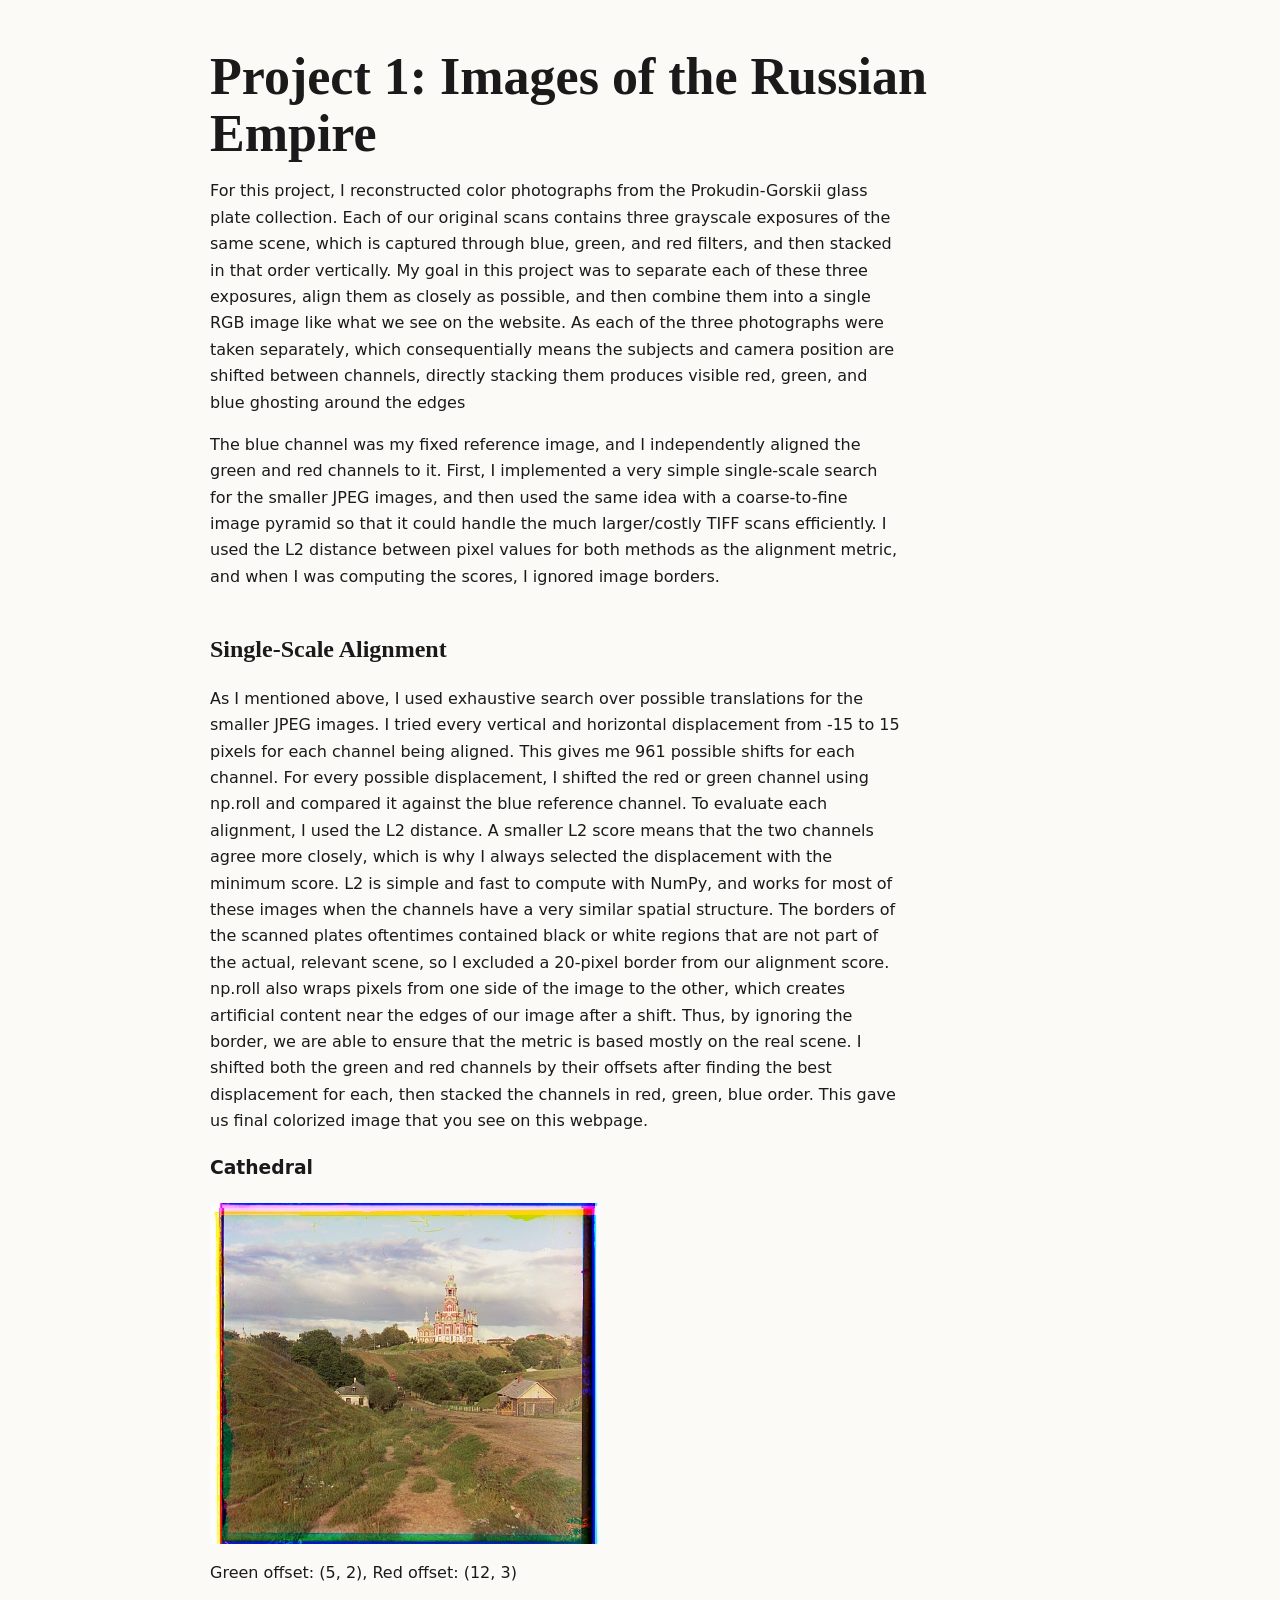
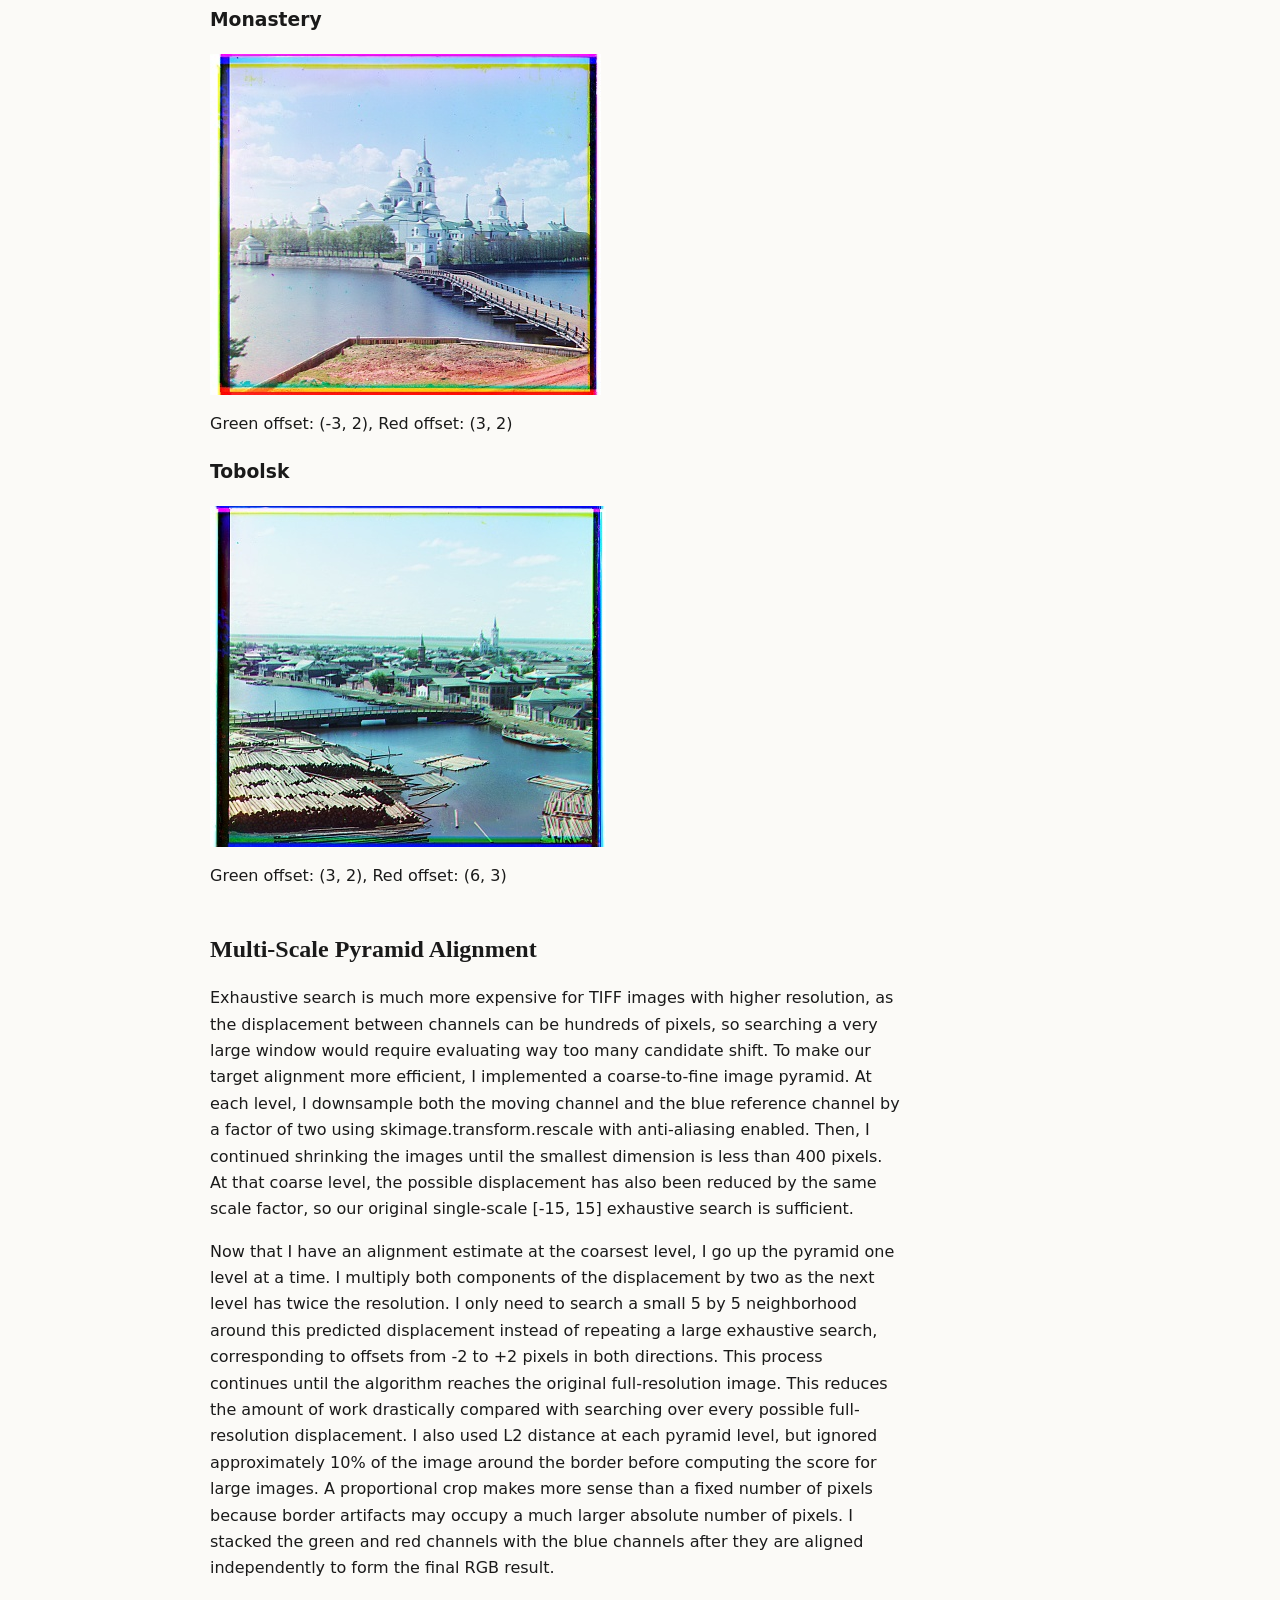
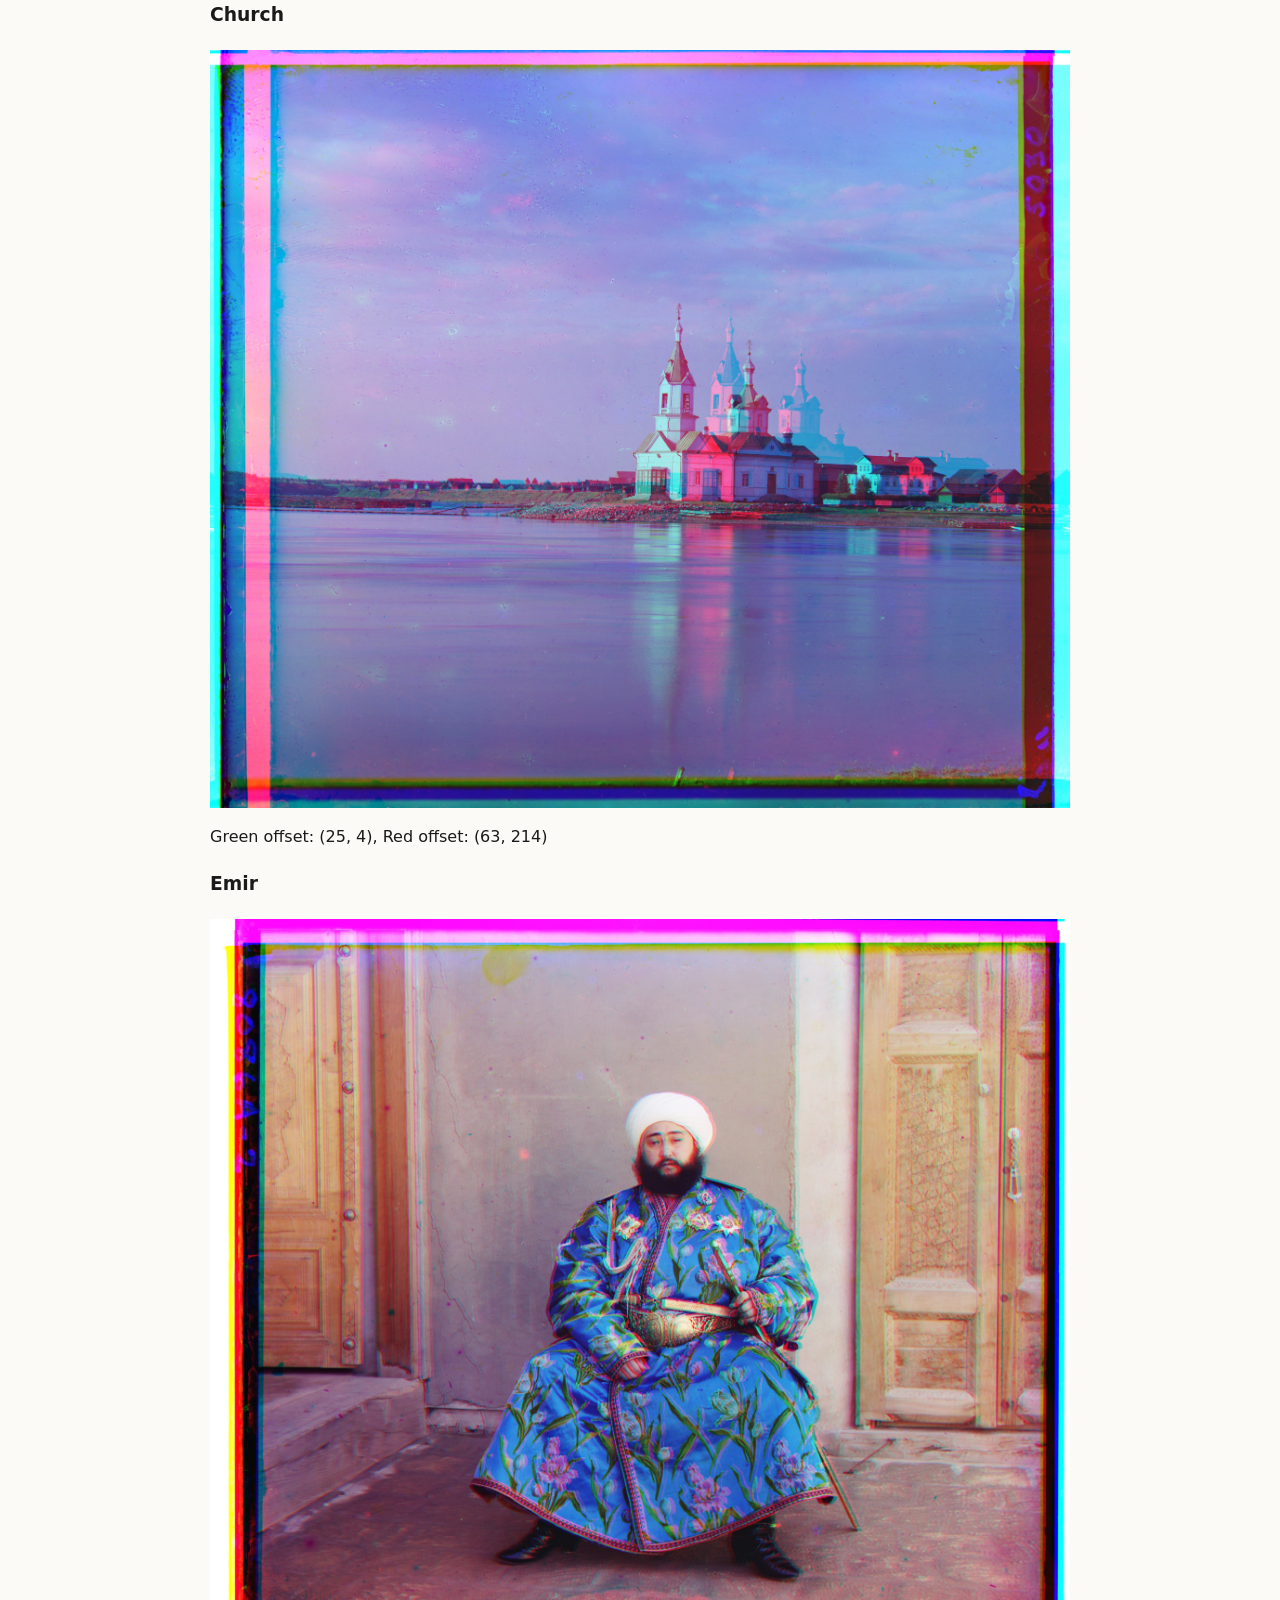
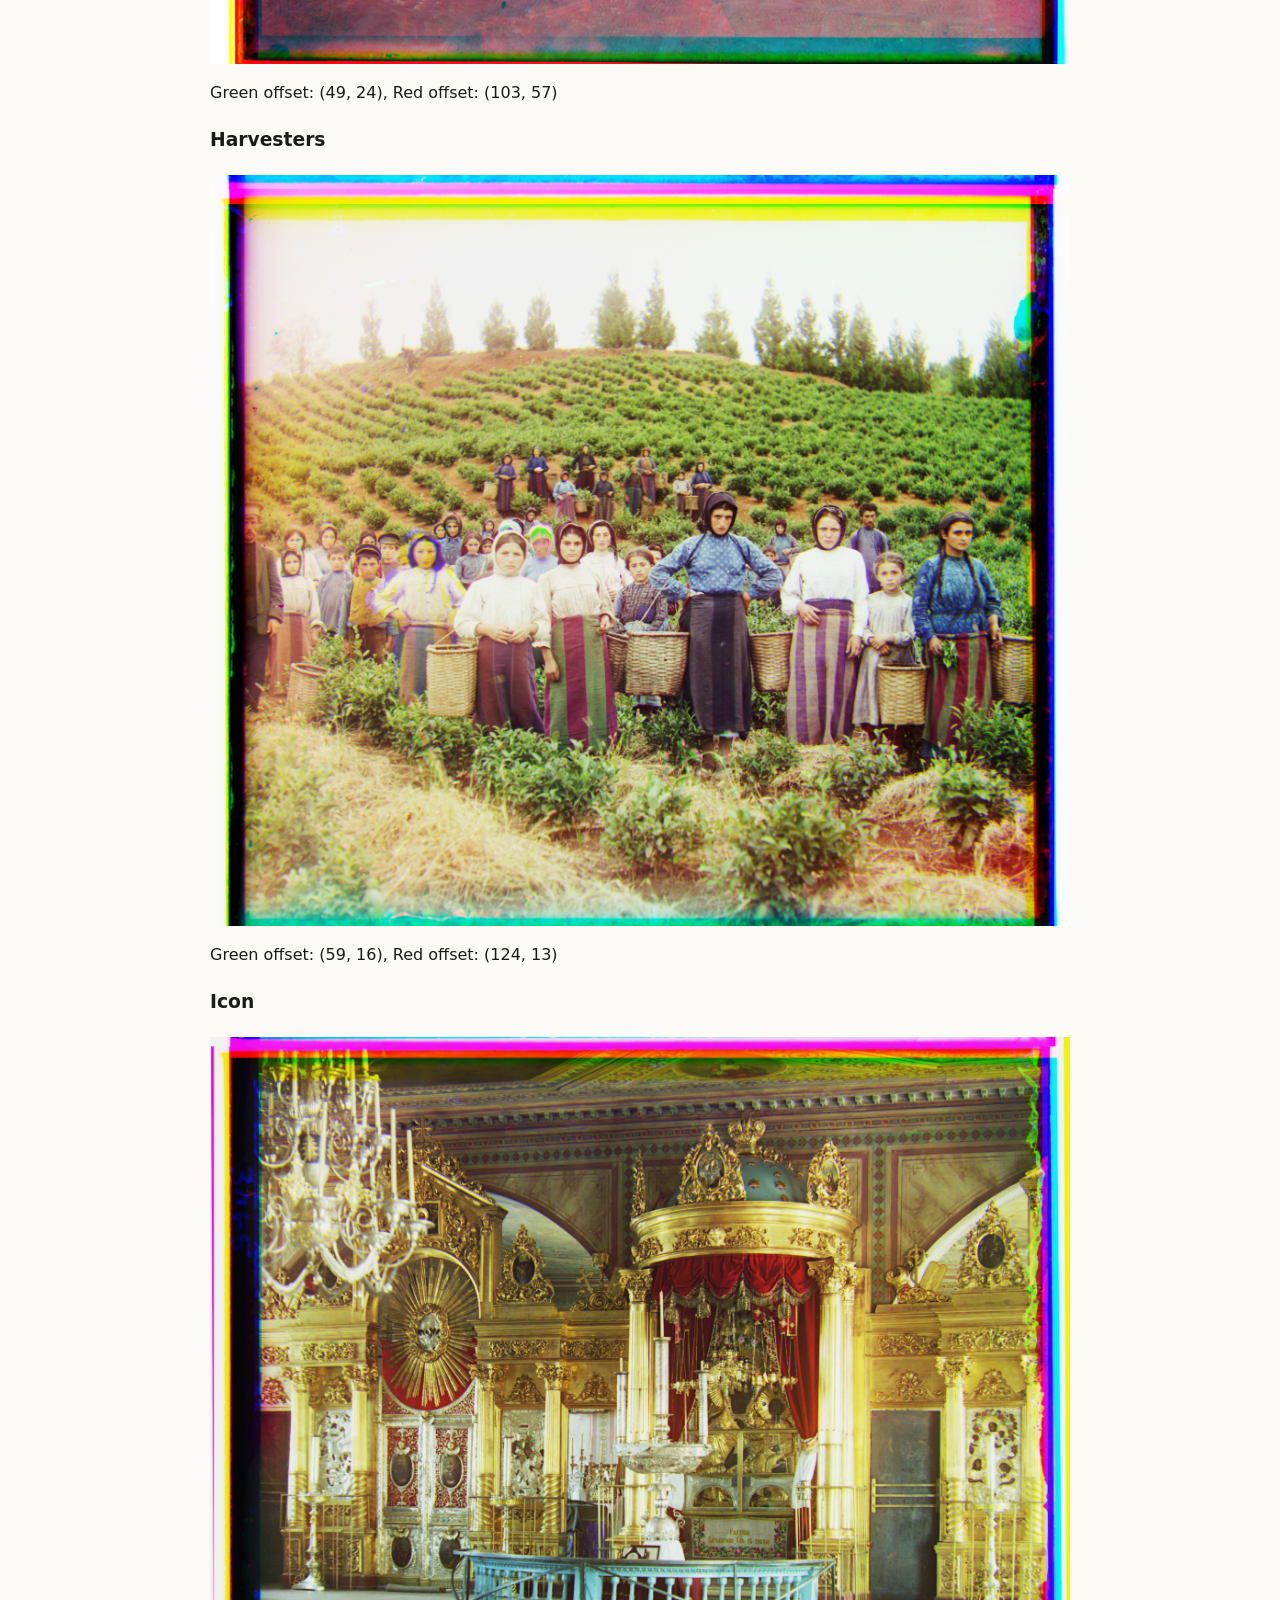
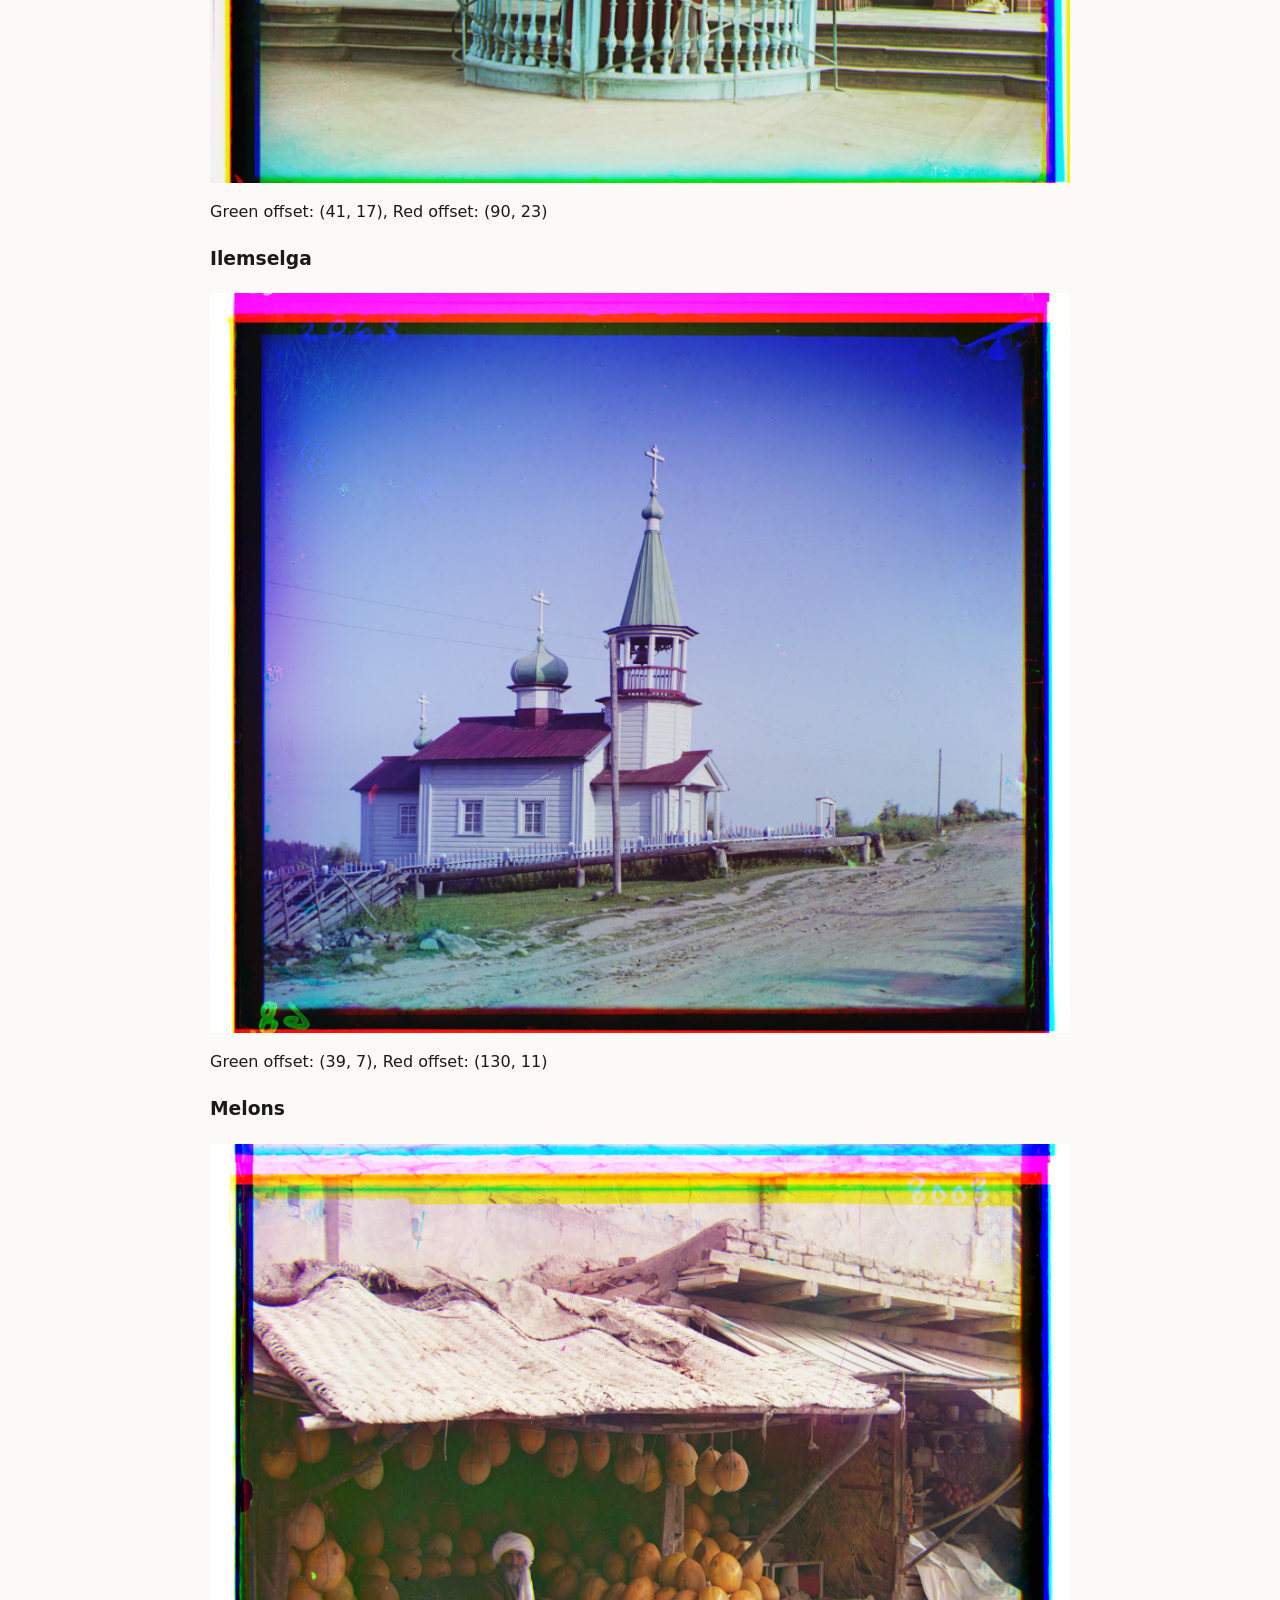
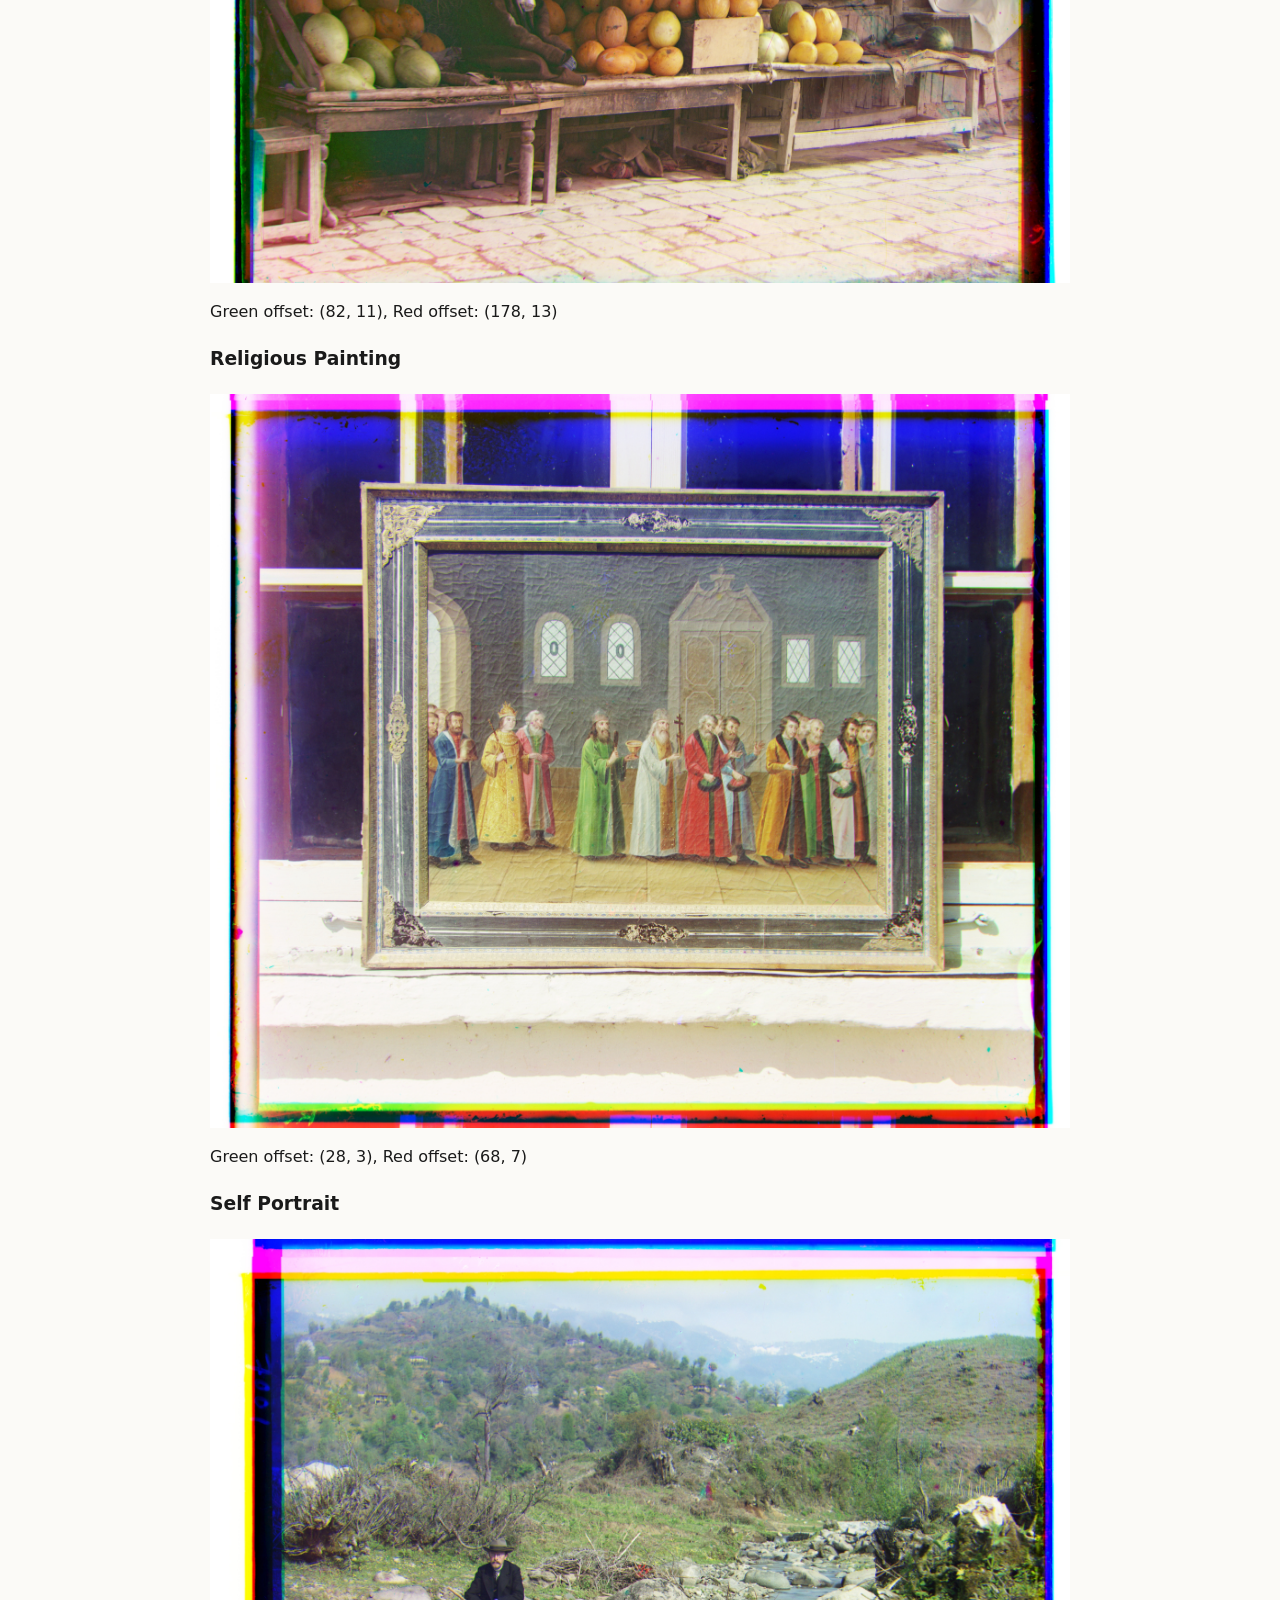
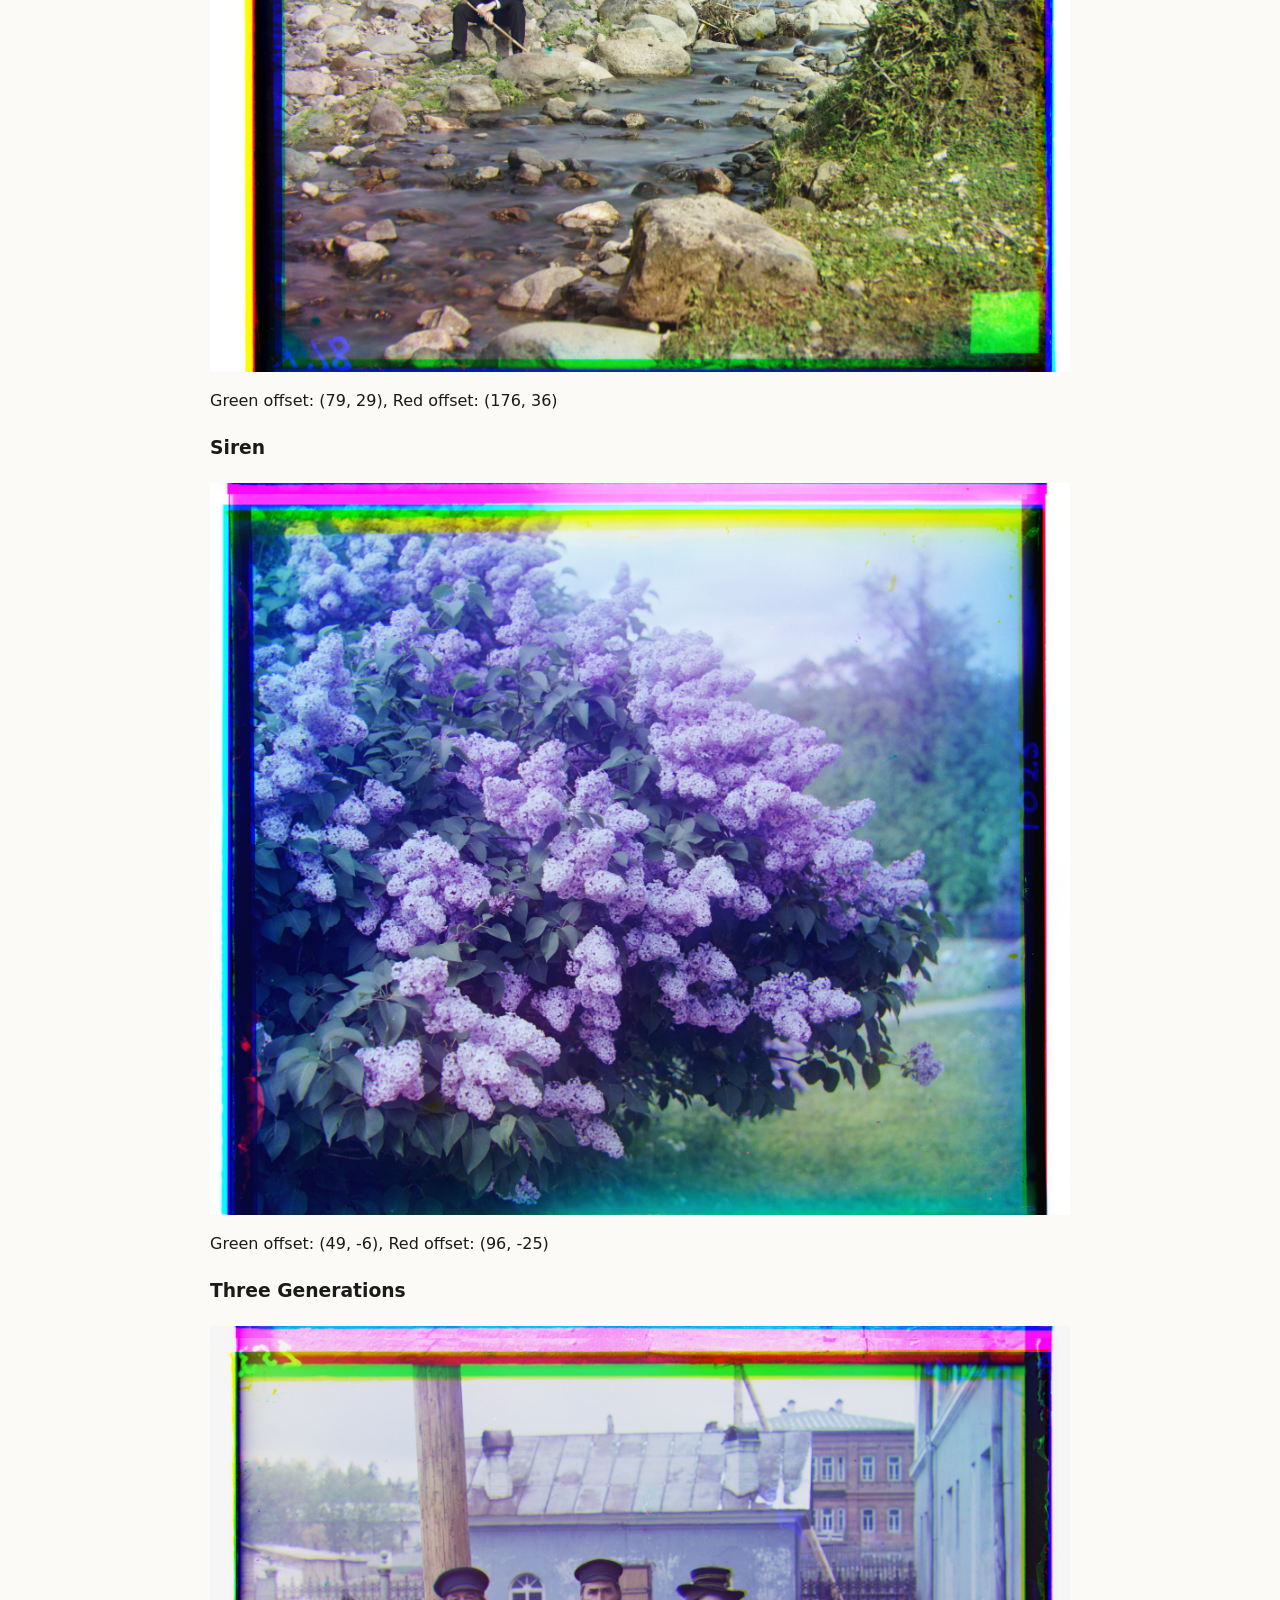
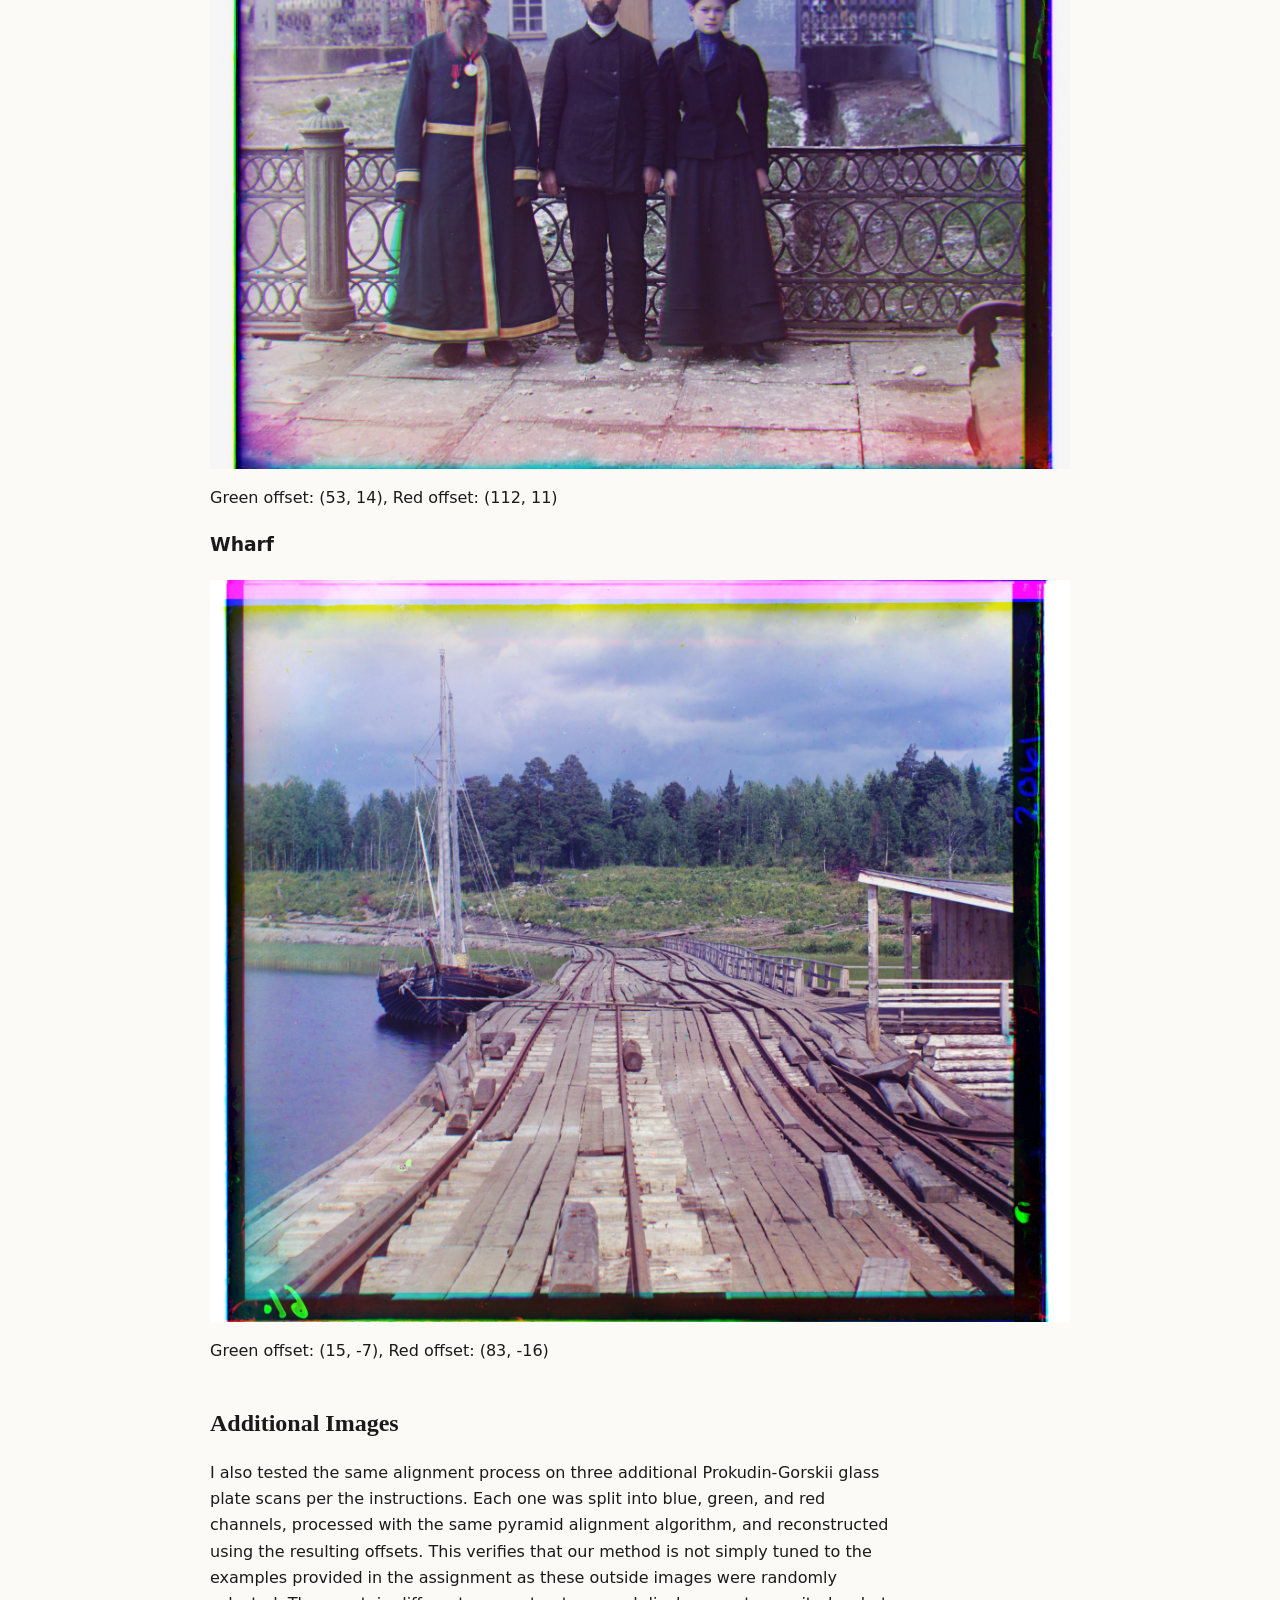
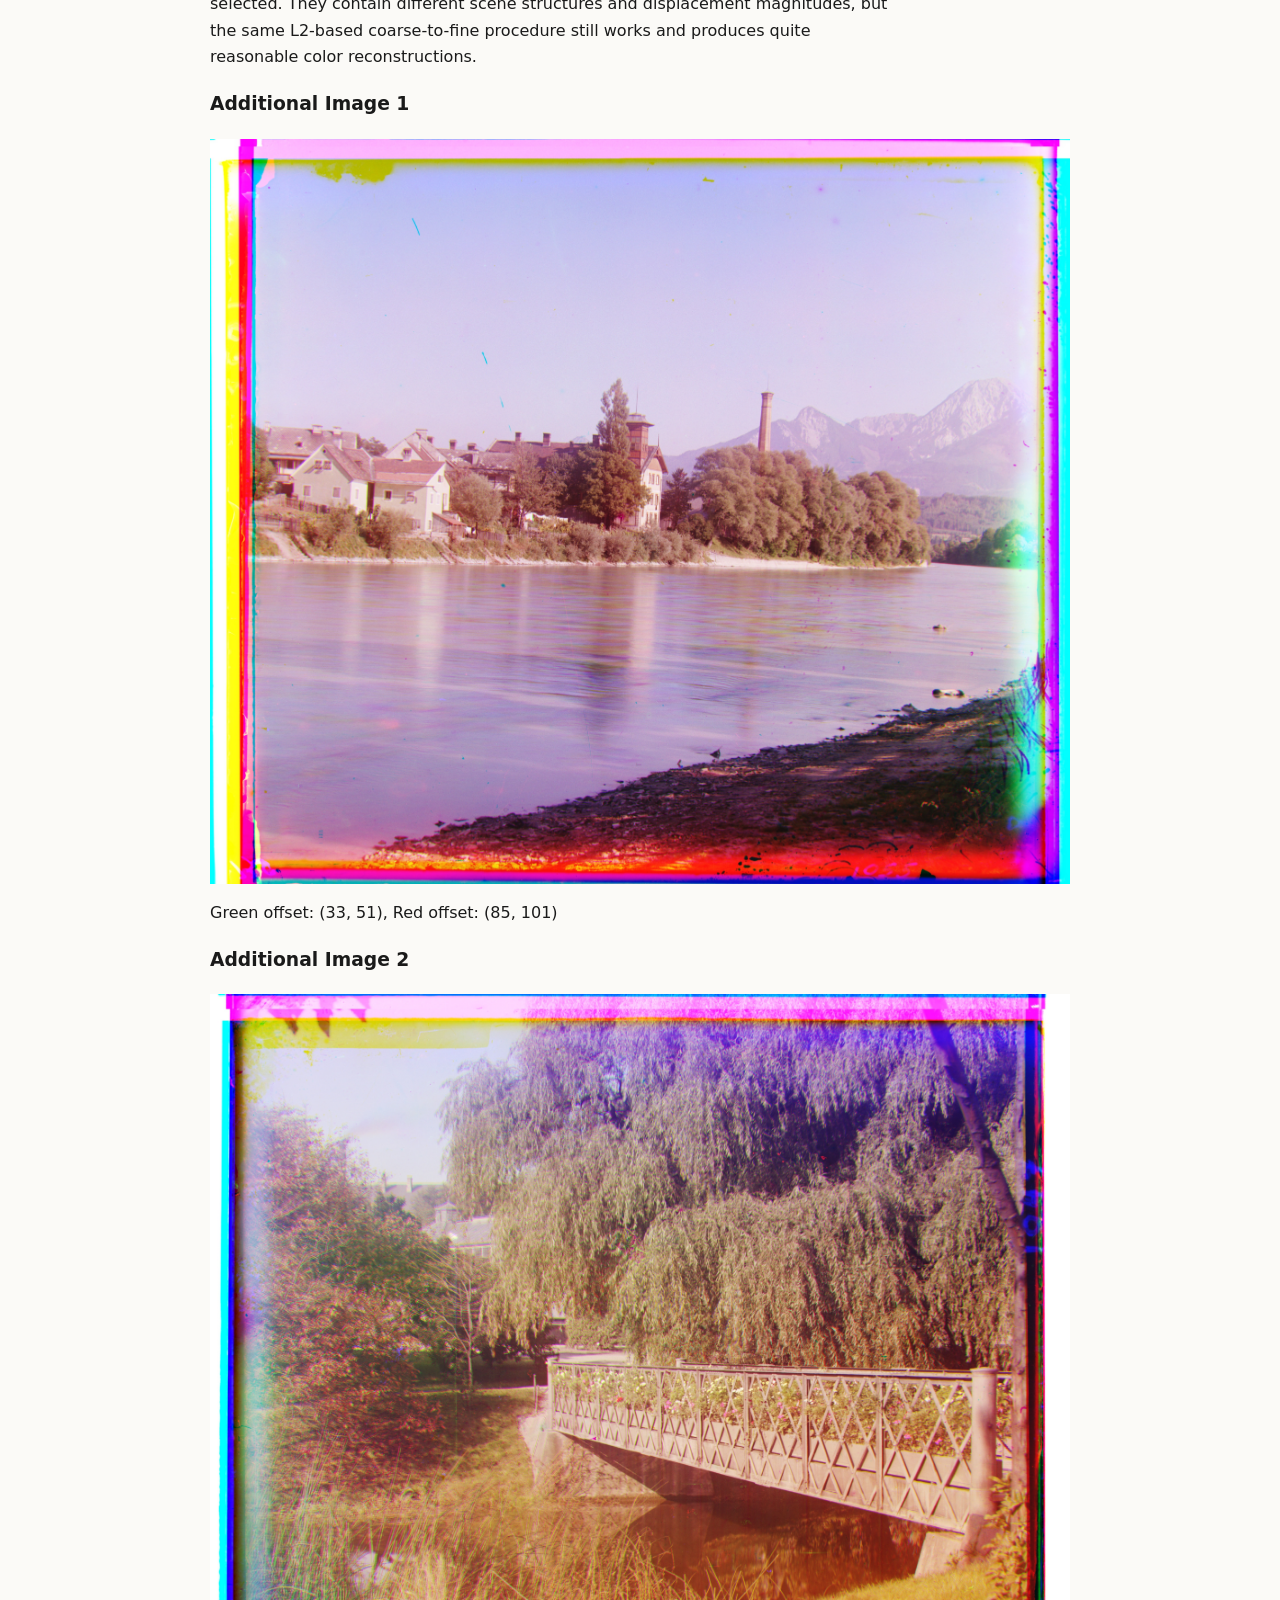
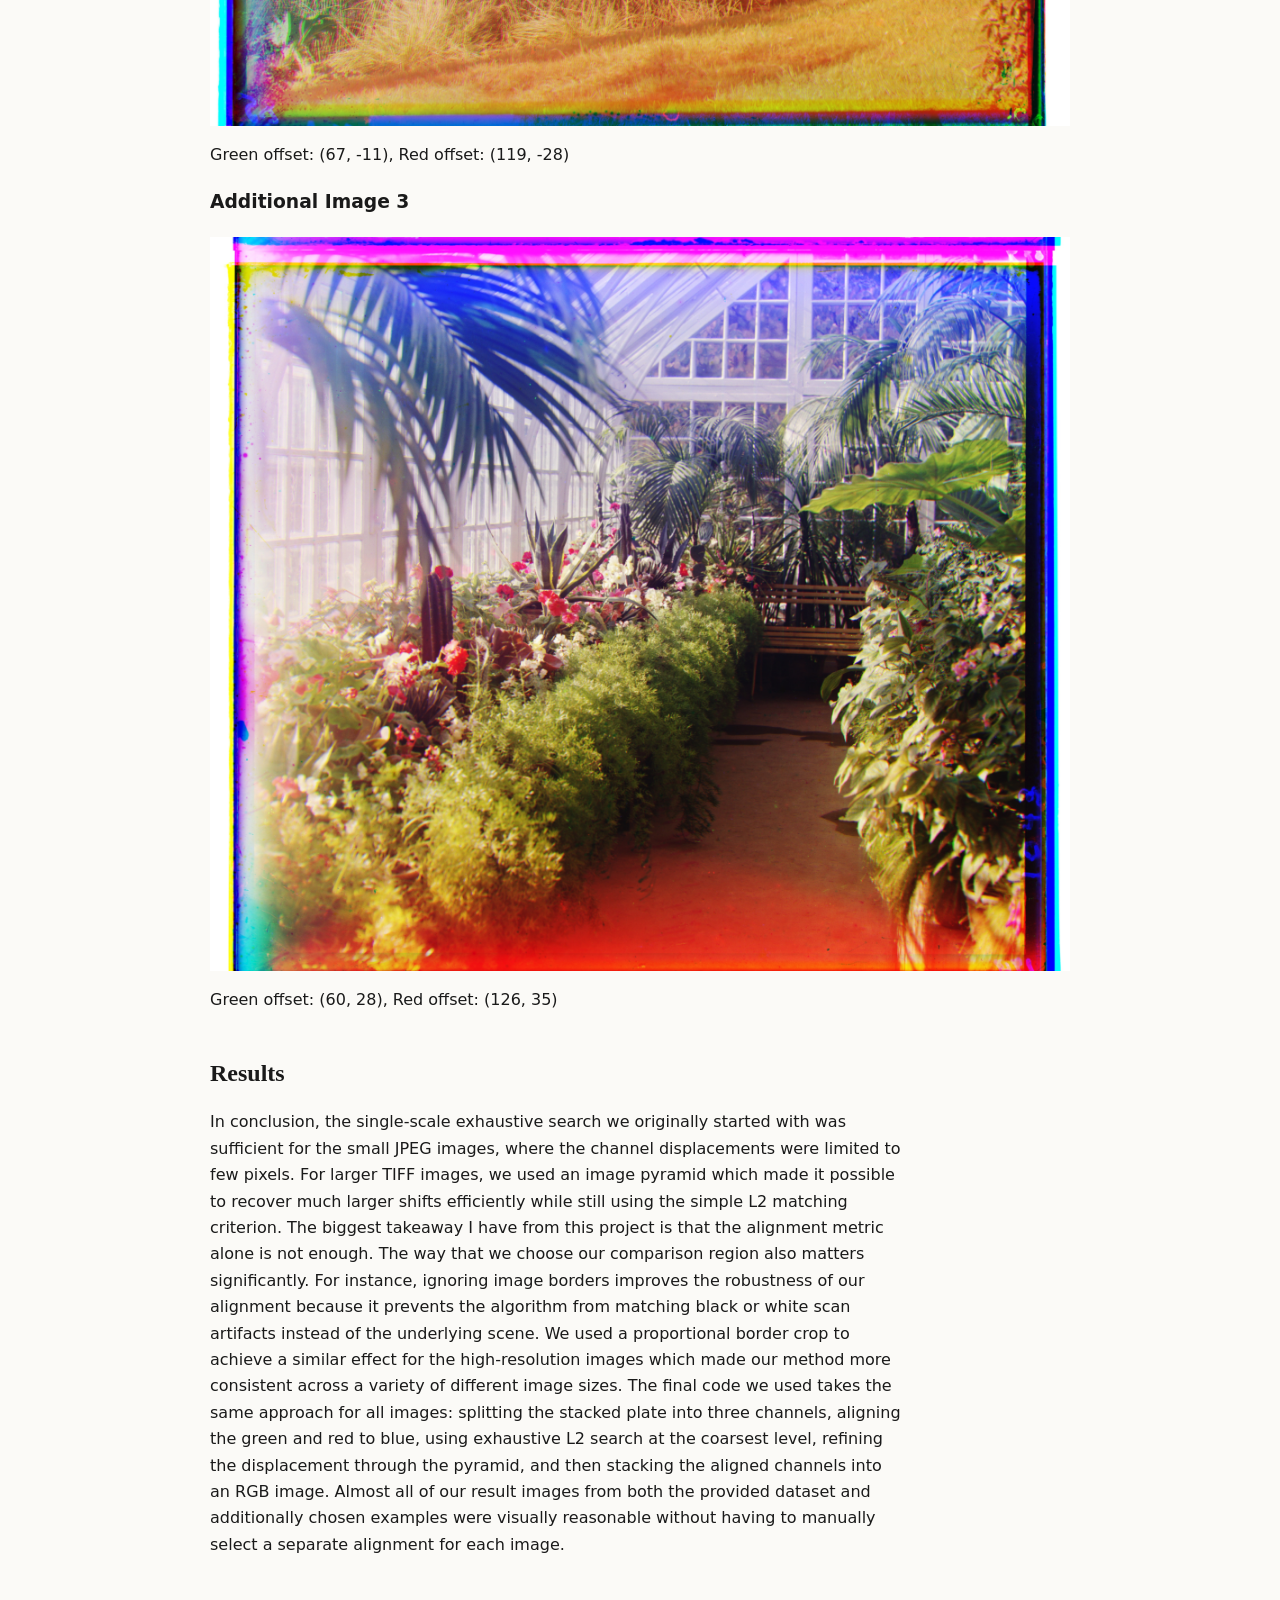
==== proj1/index.html @ 46d3c7de "add project 1 webpage" ====
<!DOCTYPE html>
<html lang="en">
<head>
    <meta charset="UTF-8">
    <meta name="viewport" content="width=device-width, initial-scale=1.0">
    <title>CS180 Project 1</title>
    <link rel="stylesheet" href="../style.css">
</head>

<body>
    <main>
        <h1>Project 1: Images of the Russian Empire</h1>

        <p>
            For this project, I reconstructed color photographs from the Prokudin-Gorskii glass plate collection. Each of our original scans contains three grayscale exposures
            of the same scene, which is captured through blue, green, and red filters, and then stacked in that order vertically. My goal in this project was to separate each of these three exposures, align them as closely as possible, and then combine them into a single RGB image like what we see on the website.
            As each of the three photographs were taken separately, which consequentially means the subjects and camera position are shifted between channels, directly stacking them produces visible red, green, and blue ghosting around the edges
        </p>
        <p>
            The blue channel was my fixed reference image, and I independently aligned the green and red channels to it. First, I implemented a very simple single-scale search for the smaller JPEG images, and then used the same idea with a coarse-to-fine image pyramid so that it could handle the much larger/costly TIFF scans efficiently.
            I used the L2 distance between pixel values for both methods as the alignment metric, and when I was computing the scores, I ignored image borders. 
        </p>
        <h2>Single-Scale Alignment</h2>

        <p>
            As I mentioned above, I used exhaustive search over possible translations for the smaller JPEG images. I tried every vertical and horizontal displacement from -15 to 15 pixels for each channel being aligned. This gives me 961 possible shifts for each channel. For every possible displacement, I shifted the red or green channel using np.roll and compared it
            against the blue reference channel. To evaluate each alignment, I used the L2 distance. A smaller L2 score means that the two channels agree more closely, which is why I always selected the displacement with the minimum score. L2 is simple and fast to compute with NumPy, and works for most of these images when the channels have a very similar spatial structure. 
            The borders of the scanned plates oftentimes contained black or white regions that are not part of the actual, relevant scene, so I excluded a 20-pixel border from our alignment score. np.roll also wraps pixels from one side of the image to the other, which creates artificial content near the edges of our image after a shift. Thus, by ignoring the border, we are able to ensure that the metric is based mostly on the real scene. 
            I shifted both the green and red channels by their offsets after finding the best displacement for each, then stacked the channels in red, green, blue order. This gave us final colorized image that you see on this webpage. 
        </p>

        <h3>Cathedral</h3>
        <img src="media/cathedral.jpg" alt="Cathedral">
        <p>Green offset: (5, 2), Red offset: (12, 3)</p>

        <h3>Monastery</h3>
        <img src="media/monastery.jpg" alt="Monastery">
        <p>Green offset: (-3, 2), Red offset: (3, 2)</p>

        <h3>Tobolsk</h3>
        <img src="media/tobolsk.jpg" alt="Tobolsk">
        <p>Green offset: (3, 2), Red offset: (6, 3)</p>

        <h2>Multi-Scale Pyramid Alignment</h2>

        <p>
            Exhaustive search is much more expensive for TIFF images with higher resolution, as the displacement between channels can be hundreds of pixels, so searching a very large window would require evaluating way too many candidate shift.
            To make our target alignment more efficient, I implemented a coarse-to-fine image pyramid. 
            At each level, I downsample both the moving channel and the blue reference channel by a factor of two using skimage.transform.rescale with anti-aliasing enabled. Then, I continued shrinking the images until the smallest dimension is less than 400 pixels.
            At that coarse level, the possible displacement has also been reduced by the same scale factor, so our original single-scale [-15, 15] exhaustive search is sufficient.
        </p>
        <p>
            Now that I have an alignment estimate at the coarsest level, I go up the pyramid one level at a time. I multiply both components of the displacement by two as the next level has twice the resolution. I only need to search a small 5 by 5 neighborhood around this predicted displacement instead of repeating a large exhaustive search, corresponding to offsets from -2 to +2 pixels in both directions. 
            This process continues until the algorithm reaches the original full-resolution image. This reduces the amount of work drastically compared with searching over every possible full-resolution displacement. 
            I also used L2 distance at each pyramid level, but ignored approximately 10% of the image around the border before computing the score for large images. A proportional crop makes more sense than a fixed number of pixels because border artifacts may occupy a much larger absolute number of pixels. I stacked the green and red channels with the blue channels after they are aligned independently to form the final RGB result. 
        </p>
        <h3>Church</h3>
        <img src="media/church.jpg" alt="Church">
        <p>Green offset: (25, 4), Red offset: (63, 214)</p>

        <h3>Emir</h3>
        <img src="media/emir.jpg" alt="Emir">
        <p>Green offset: (49, 24), Red offset: (103, 57)</p>

        <h3>Harvesters</h3>
        <img src="media/harvesters.jpg" alt="Harvesters">
        <p>Green offset: (59, 16), Red offset: (124, 13)</p>

        <h3>Icon</h3>
        <img src="media/icon.jpg" alt="Icon">
        <p>Green offset: (41, 17), Red offset: (90, 23)</p>

        <h3>Ilemselga</h3>
        <img src="media/ilemselga.jpg" alt="Ilemselga">
        <p>Green offset: (39, 7), Red offset: (130, 11)</p>

        <h3>Melons</h3>
        <img src="media/melons.jpg" alt="Melons">
        <p>Green offset: (82, 11), Red offset: (178, 13)</p>

        <h3>Religious Painting</h3>
        <img src="media/religous_painting.jpg" alt="Religious Painting">
        <p>Green offset: (28, 3), Red offset: (68, 7)</p>

        <h3>Self Portrait</h3>
        <img src="media/self_portrait.jpg" alt="Self Portrait">
        <p>Green offset: (79, 29), Red offset: (176, 36)</p>

        <h3>Siren</h3>
        <img src="media/siren.jpg" alt="Siren">
        <p>Green offset: (49, -6), Red offset: (96, -25)</p>

        <h3>Three Generations</h3>
        <img src="media/three_generations.jpg" alt="Three Generations">
        <p>Green offset: (53, 14), Red offset: (112, 11)</p>

        <h3>Wharf</h3>
        <img src="media/wharf.jpg" alt="Wharf">
        <p>Green offset: (15, -7), Red offset: (83, -16)</p>
        <h2>Additional Images</h2>
        <p>
            I also tested the same alignment process on three additional Prokudin-Gorskii glass plate scans per the instructions. Each one was split into blue, green, and red channels, processed with the same pyramid alignment algorithm, and reconstructed using the resulting offsets. This verifies that our method is not simply tuned to the examples provided in the assignment as these outside images were randomly selected. They contain different scene structures and displacement magnitudes, but the same L2-based coarse-to-fine procedure still works and produces quite reasonable color reconstructions. 
        </p>
        
        <h3>Additional Image 1</h3>
        <img src="media/extra1.jpg" alt="Additional image 1">
        <p>Green offset: (33, 51), Red offset: (85, 101)</p>

        <h3>Additional Image 2</h3>
        <img src="media/extra2.jpg" alt="Additional image 2">
        <p>Green offset: (67, -11), Red offset: (119, -28)</p>

        <h3>Additional Image 3</h3>
        <img src="media/extra3.jpg" alt="Additional image 3">
        <p>Green offset: (60, 28), Red offset: (126, 35)</p>
        <h2>Results</h2>
        <p>
            In conclusion, the single-scale exhaustive search we originally started with was sufficient for the small JPEG images, where the channel displacements were limited to few pixels. For larger TIFF images, we used an image pyramid which made it possible to recover much larger shifts efficiently while still using the simple L2 matching criterion.
            The biggest takeaway I have from this project is that the alignment metric alone is not enough. The way that we choose our comparison region also matters significantly. For instance, ignoring image borders improves the robustness of our alignment because it prevents the algorithm from matching black or white scan artifacts instead of the underlying scene. 
            We used a proportional border crop to achieve a similar effect for the high-resolution images which made our method more consistent across a variety of different image sizes. 
            The final code we used takes the same approach for all images: splitting the stacked plate into three channels, aligning the green and red to blue, using exhaustive L2 search at the coarsest level, refining the displacement through the pyramid, and then stacking the aligned channels into an RGB image.
            Almost all of our result images from both the provided dataset and additionally chosen examples  were visually reasonable without having to manually select a separate alignment for each image. 
        </p>   
    </main>
</body>
</html>
---- style.css ----
:root {
  --paper: #fbfaf7;
  --ink: #1a1a1a;
  --muted: #6b6b6b;
  --line: #ddd9d2;
  --accent: #1d4ed8;
  --serif: Georgia, "Iowan Old Style", "Times New Roman", serif;
  --sans: -apple-system, "Helvetica Neue", system-ui, sans-serif;
  --wrap: 900px;
}

* { box-sizing: border-box; }

body {
  margin: 0 auto;
  padding: 3rem 1.25rem 4rem;
  max-width: var(--wrap);
  background: var(--paper);
  color: var(--ink);
  font-family: var(--sans);
  font-size: 1rem;
  line-height: 1.65;
}

h1 {
  font-family: var(--serif);
  font-size: clamp(2rem, 1.2rem + 3.5vw, 3.25rem);
  line-height: 1.1;
  margin: 0 0 .4rem;
}

h2 {
  font-family: var(--serif);
  font-size: 1.5rem;
  margin: 2.5rem 0 .5rem;
}

p { max-width: 68ch; }

.sub { color: var(--muted); margin: 0; }

header {
  border-bottom: 1px solid var(--line);
  padding-bottom: 1.5rem;
  margin-bottom: 2rem;
}

a { color: var(--accent); }
a:focus-visible { outline: 2px solid var(--accent); outline-offset: 3px; }

.back {
  display: inline-block;
  margin-bottom: 1.5rem;
  text-decoration: none;
}
.back:hover { text-decoration: underline; }

.grid {
  display: grid;
  grid-template-columns: repeat(auto-fill, minmax(240px, 1fr));
  gap: 1rem;
  margin-top: 1.5rem;
}

.card {
  display: block;
  padding: 1.25rem;
  border: 1px solid var(--line);
  border-radius: 4px;
  text-decoration: none;
  color: inherit;
  transition: border-color .2s ease, transform .2s ease;
}

a.card:hover {
  border-color: var(--accent);
  transform: translateY(-2px);
}

.card .num {
  font-size: .75rem;
  letter-spacing: .08em;
  text-transform: uppercase;
  color: var(--muted);
}

.card h3 {
  font-family: var(--serif);
  margin: .3rem 0;
  font-size: 1.15rem;
}

.card p { font-size: .9rem; color: var(--muted); margin: 0; }

.card.soon {
  opacity: .55;
  border-style: dashed;
}

figure { margin: 1.5rem 0; }
img { max-width: 100%; height: auto; display: block; }
figcaption { font-size: .875rem; color: var(--muted); margin-top: .5rem; }

footer {
  margin-top: 4rem;
  padding-top: 1.5rem;
  border-top: 1px solid var(--line);
  font-size: .875rem;
  color: var(--muted);
}

@media (prefers-reduced-motion: reduce) {
  * { transition: none !important; }
}

@media (prefers-color-scheme: dark) {
  :root {
    --paper: #16161a;
    --ink: #eceae6;
    --muted: #9a9a9a;
    --line: #34343a;
    --accent: #7aa2f7;
  }
}

/* --- project 0 additions --- */
.meta {
  font-size: .875rem;
  color: var(--muted);
  margin: .5rem 0 0;
}

.lede {
  font-size: 1.1rem;
  max-width: 66ch;
}

.pair {
  display: grid;
  grid-template-columns: repeat(auto-fit, minmax(280px, 1fr));
  gap: 1.5rem;
  margin: 1.5rem 0 2rem;
}

.pair figure { margin: 0; }

.pair img {
  border: 1px solid var(--line);
  border-radius: 4px;
}

figcaption b { color: var(--ink); }

.tag {
  display: inline-block;
  font-size: .7rem;
  letter-spacing: .07em;
  text-transform: uppercase;
  color: var(--accent);
  border: 1px solid currentColor;
  border-radius: 999px;
  padding: .1rem .5rem;
  margin-bottom: .4rem;
}

.gif-wrap { max-width: 420px; margin: 1.5rem 0 2rem; }
.gif-wrap img { border: 1px solid var(--line); border-radius: 4px; }

.why {
  border-left: 3px solid var(--accent);
  padding: .25rem 0 .25rem 1rem;
  margin: 1.25rem 0;
}
.why h3 {
  font-family: var(--sans);
  font-size: .8rem;
  letter-spacing: .07em;
  text-transform: uppercase;
  color: var(--muted);
  margin: 0 0 .35rem;
}
.why p { margin: 0; }
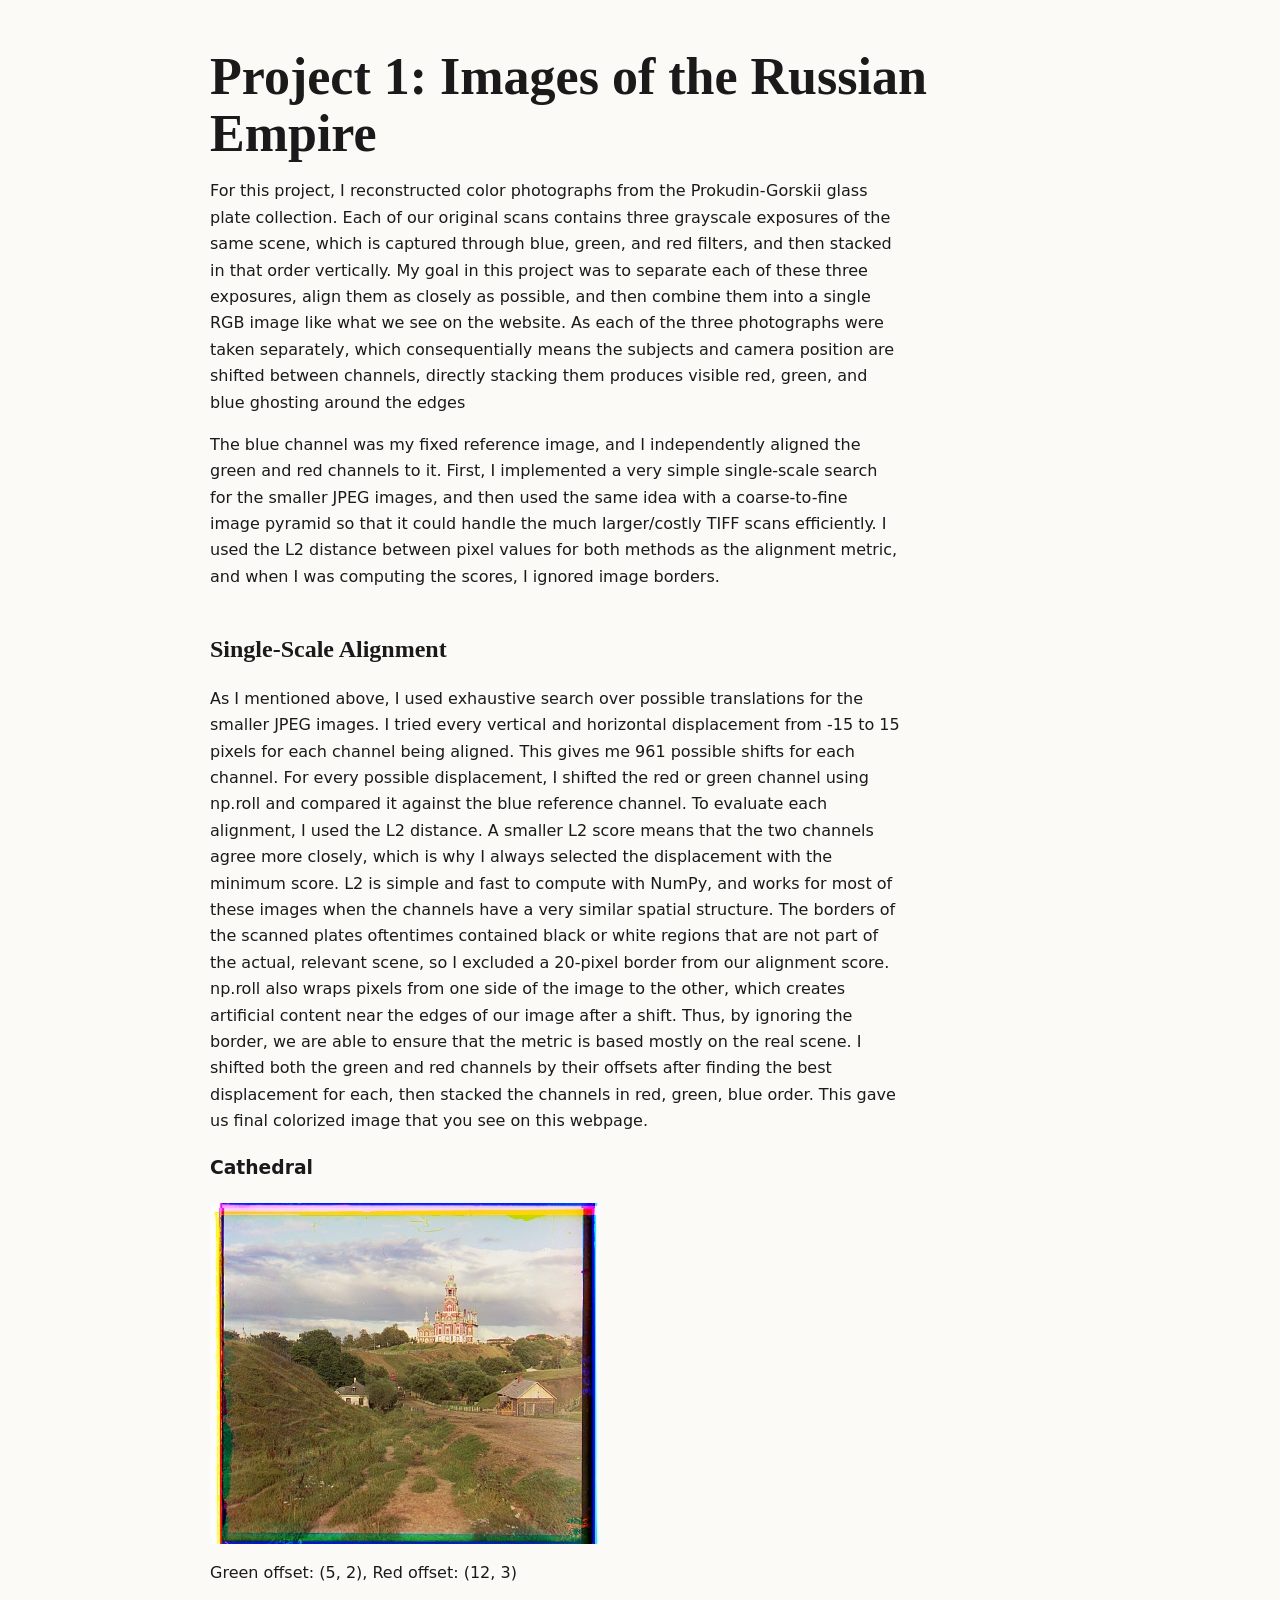
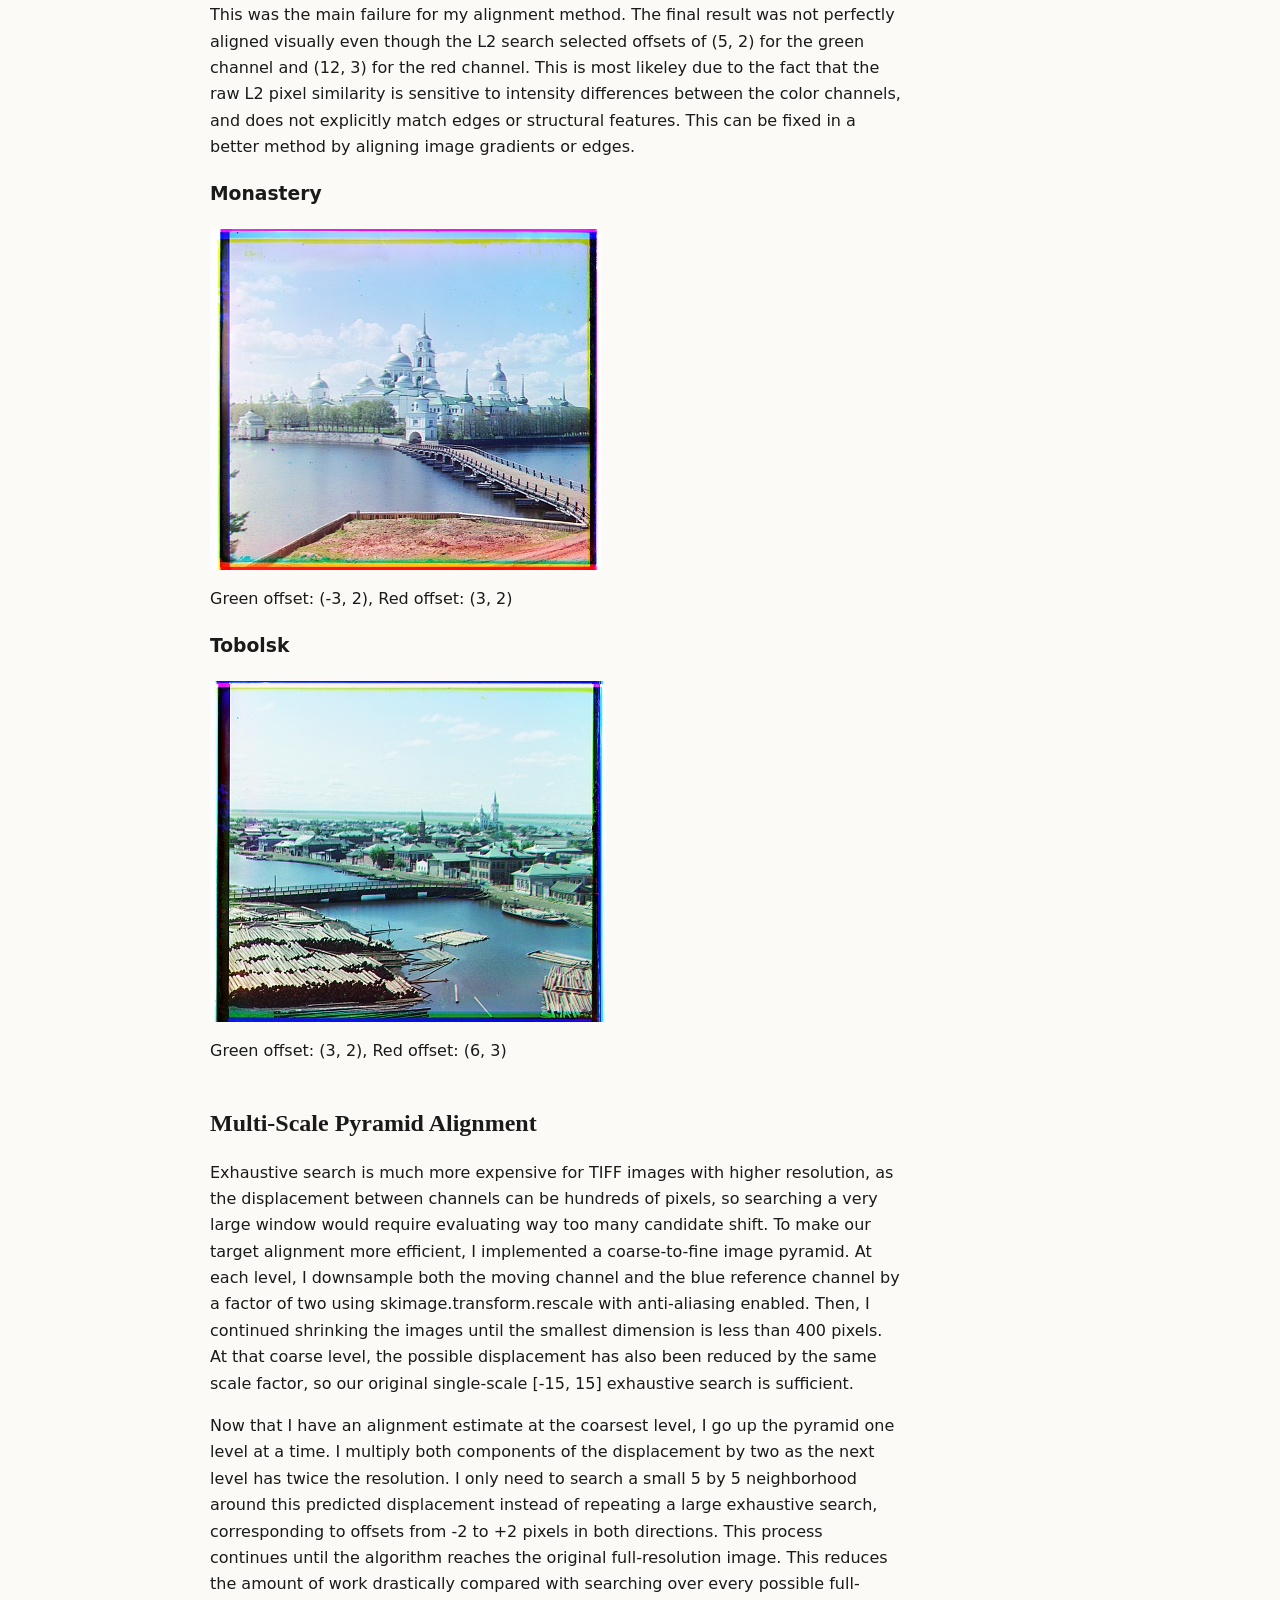
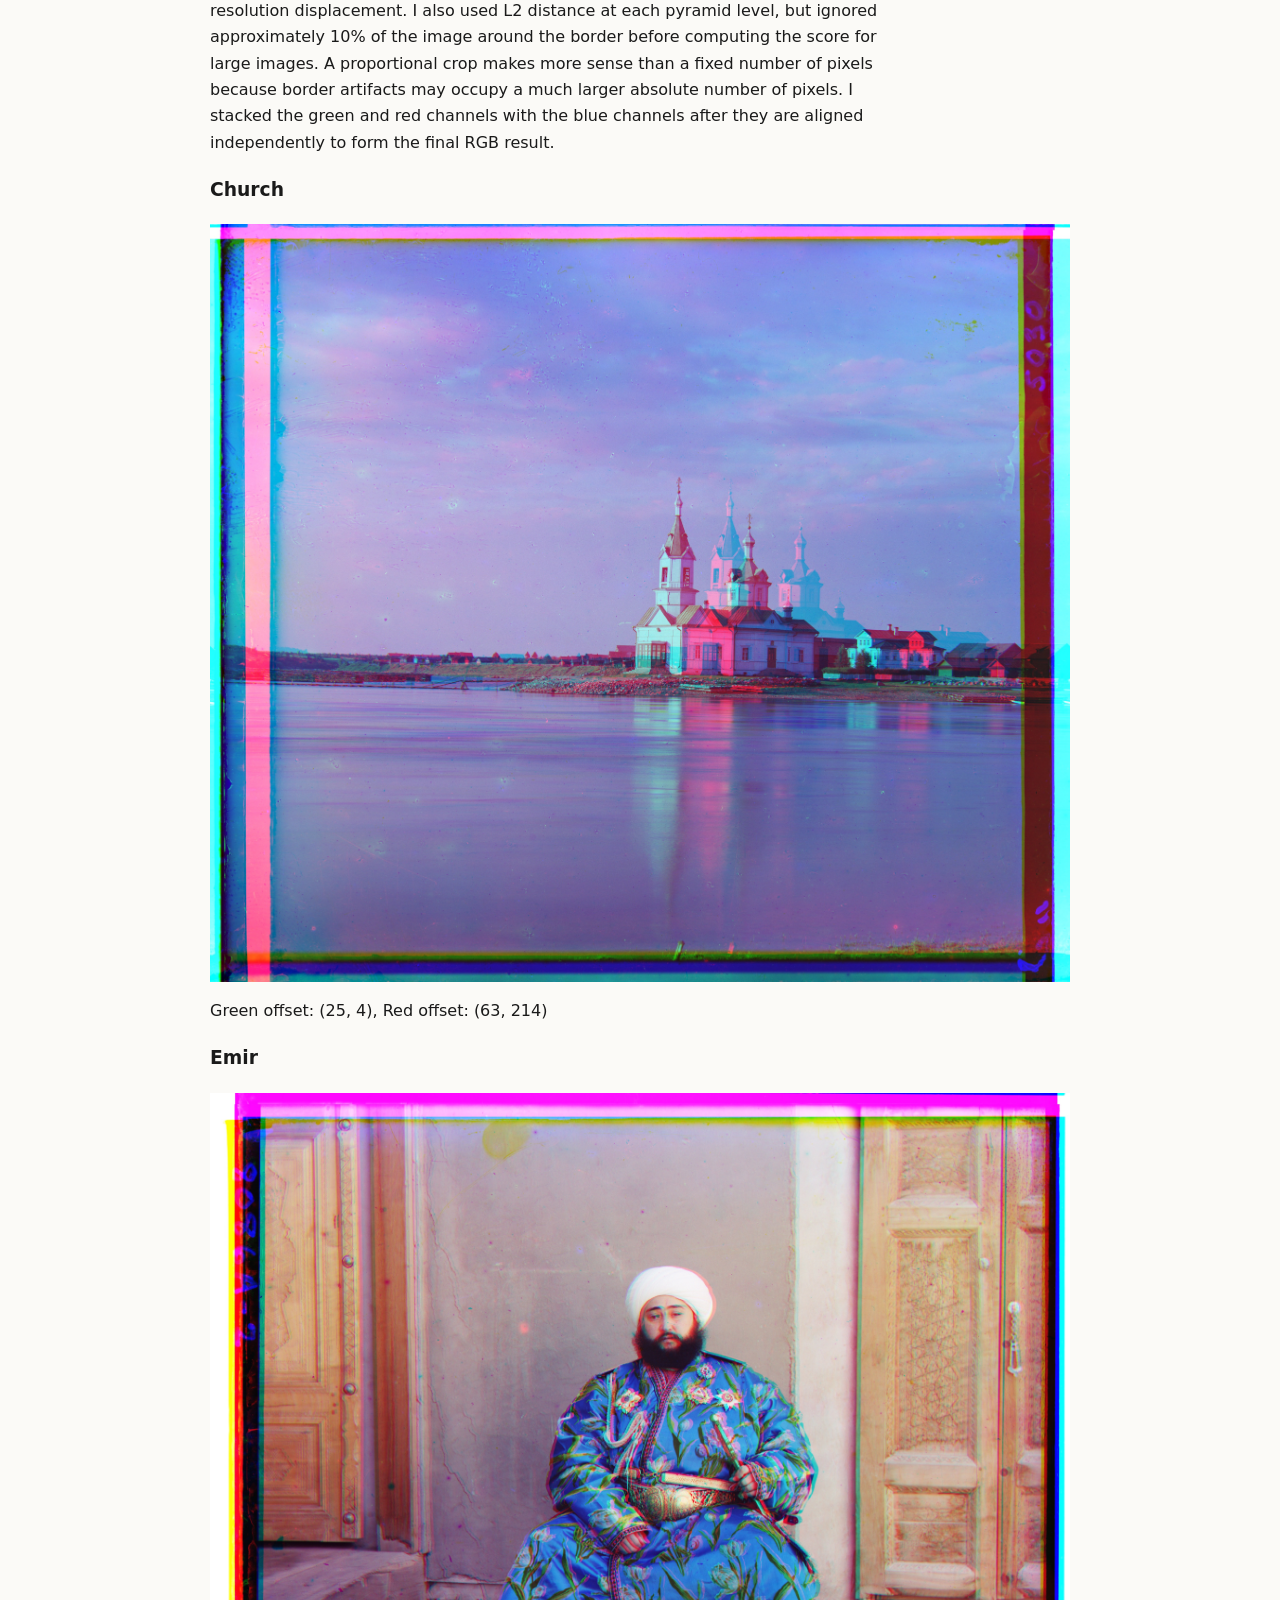
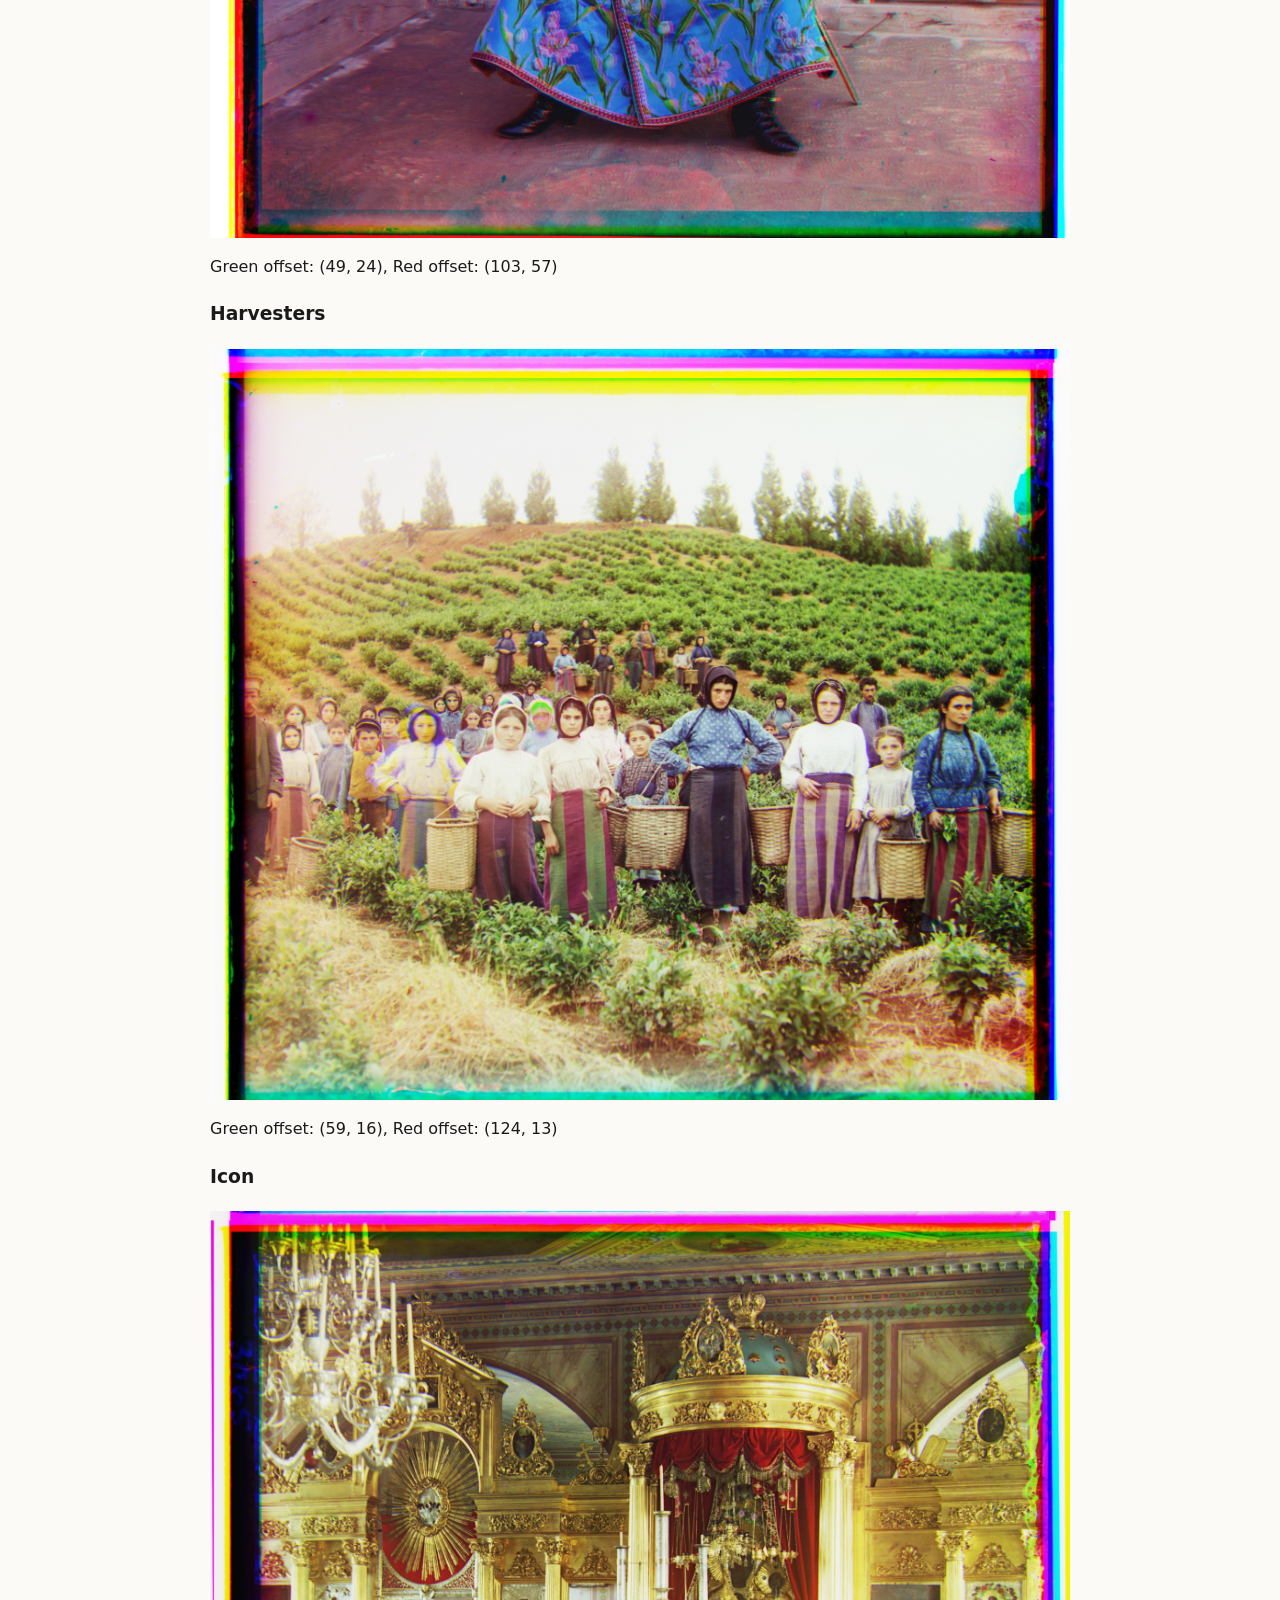
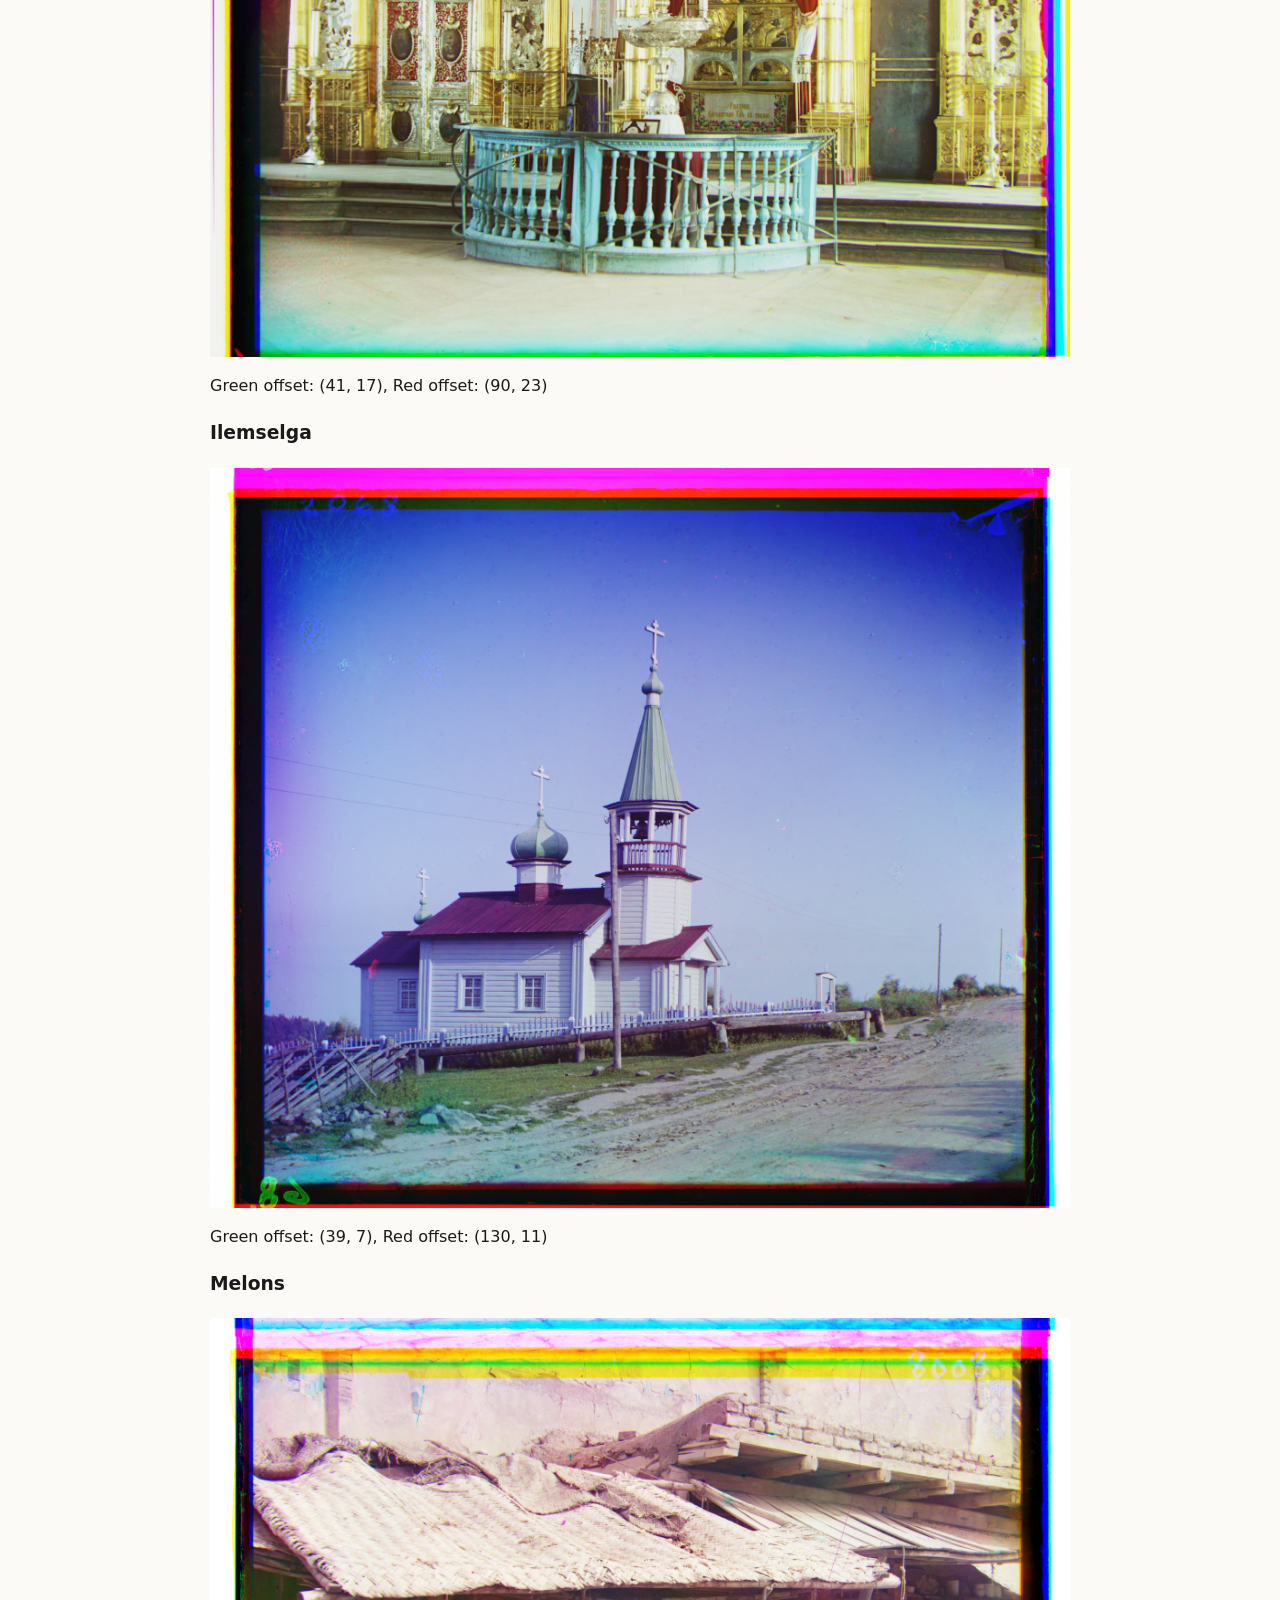
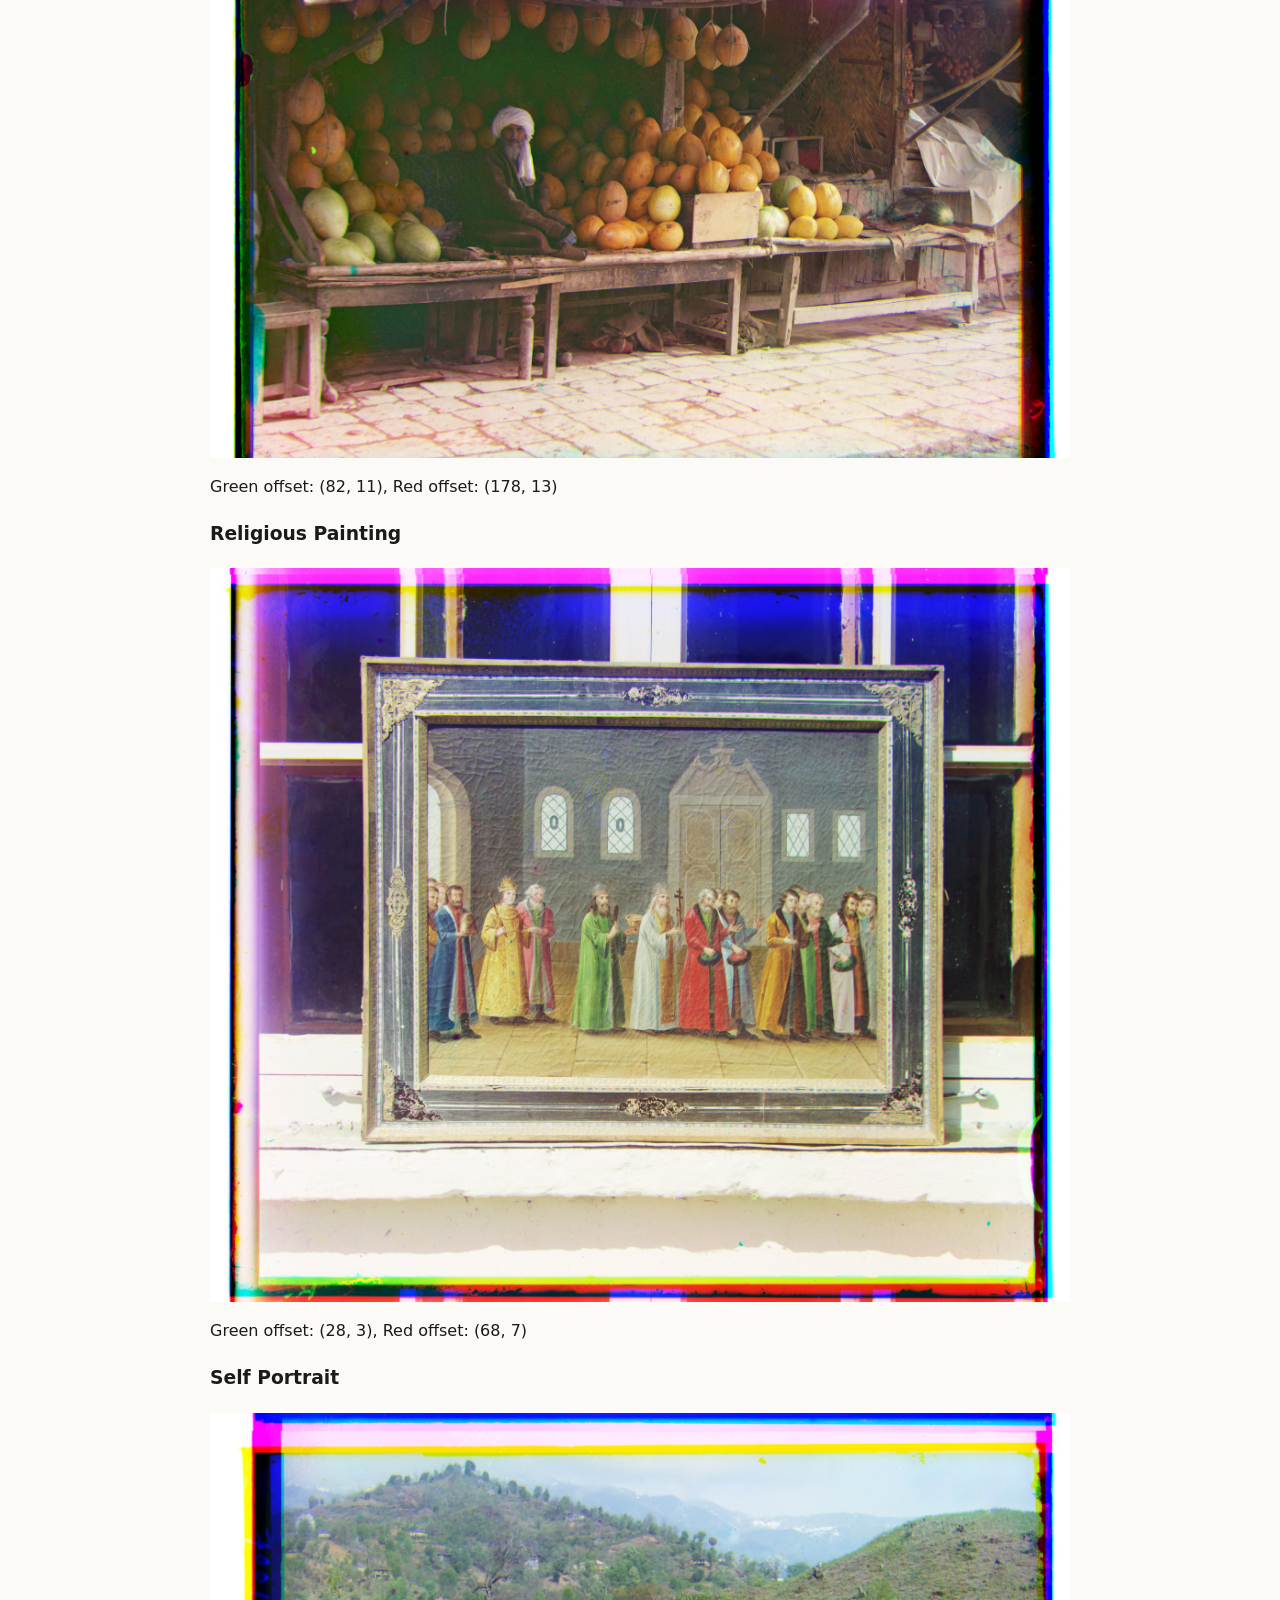
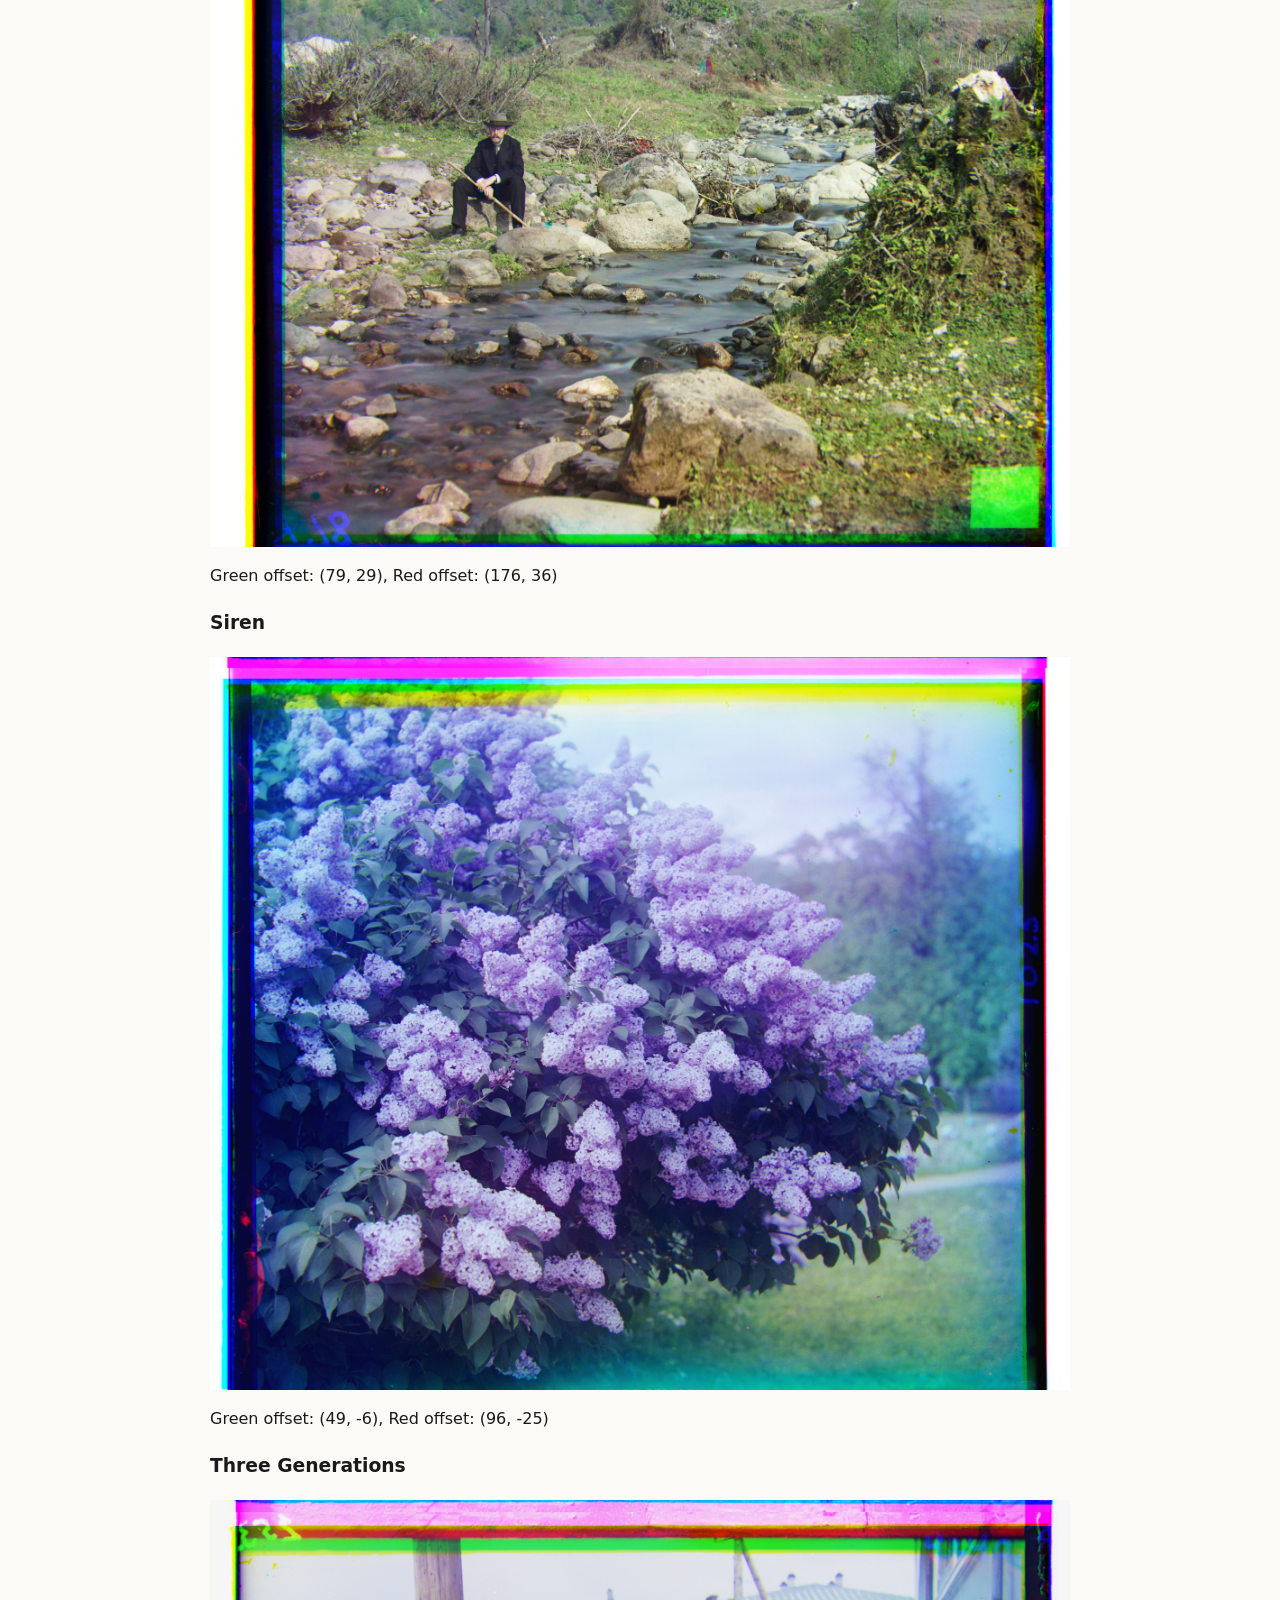
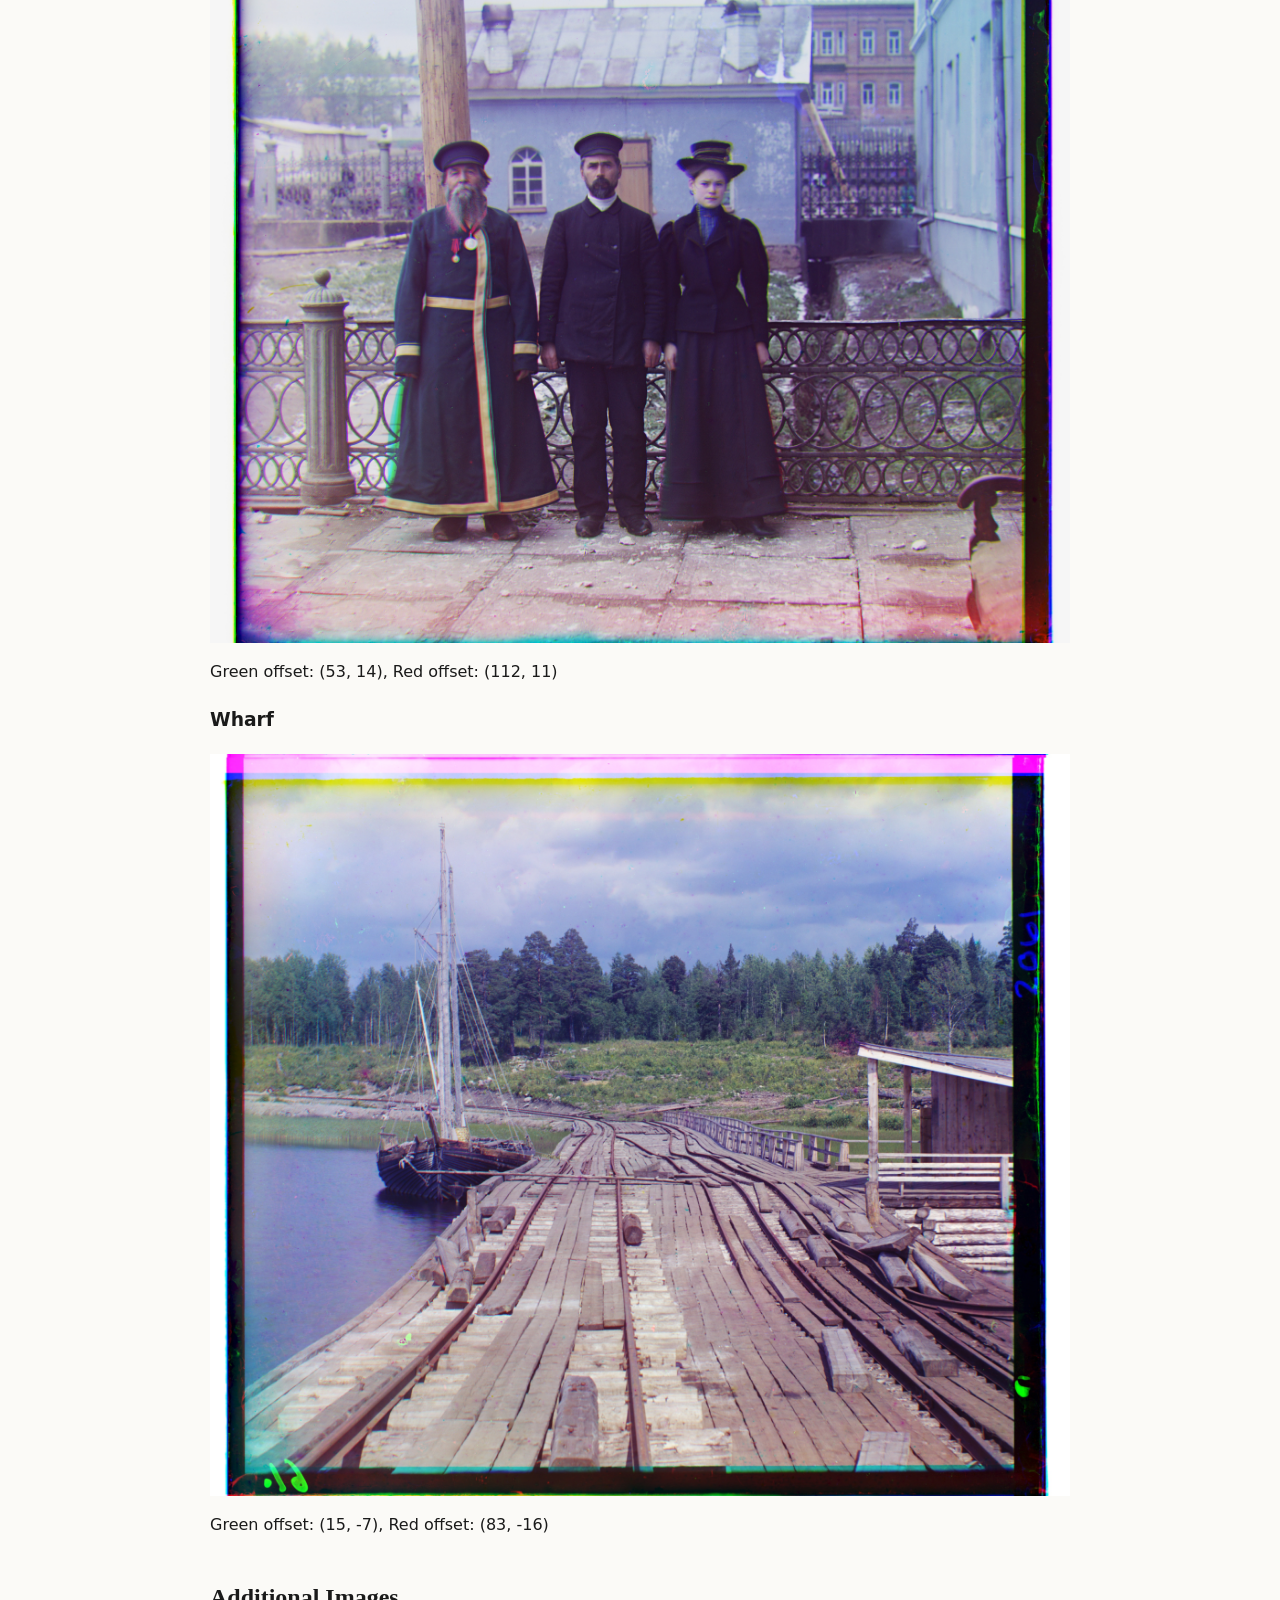
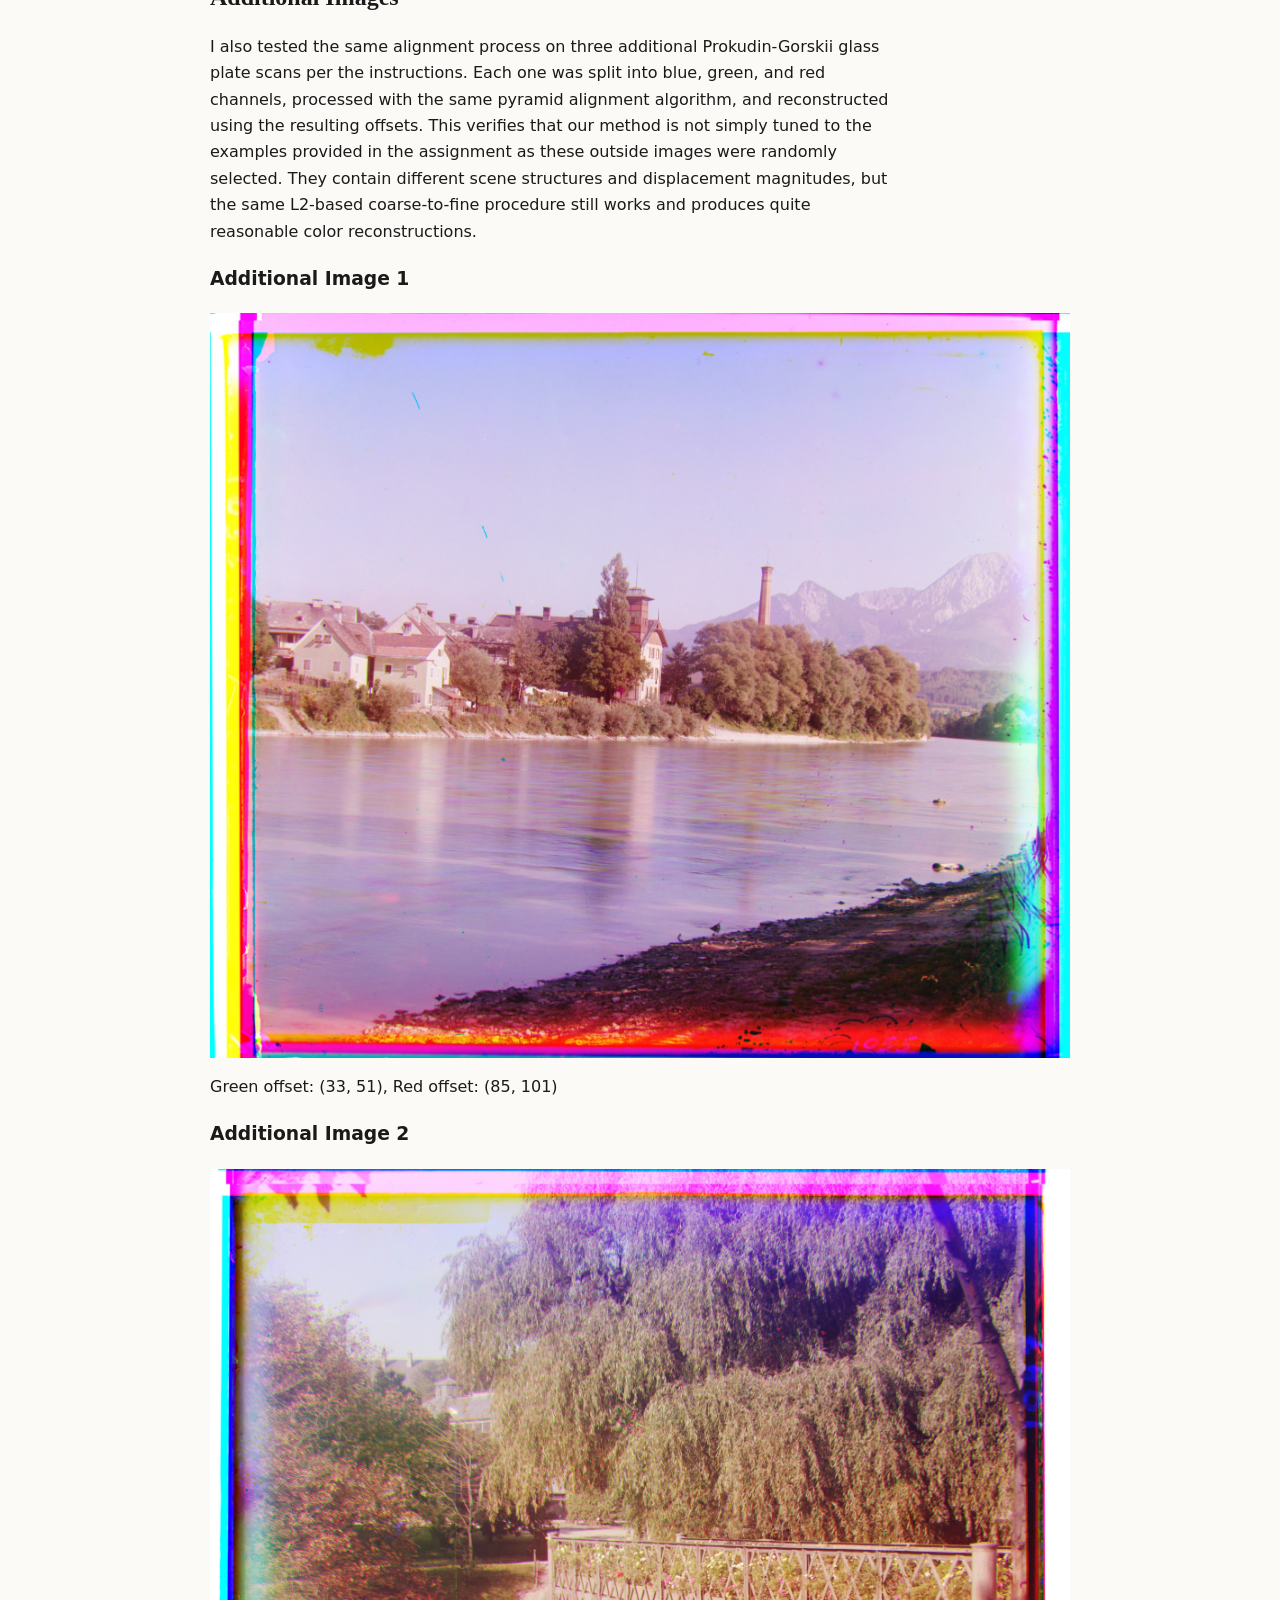
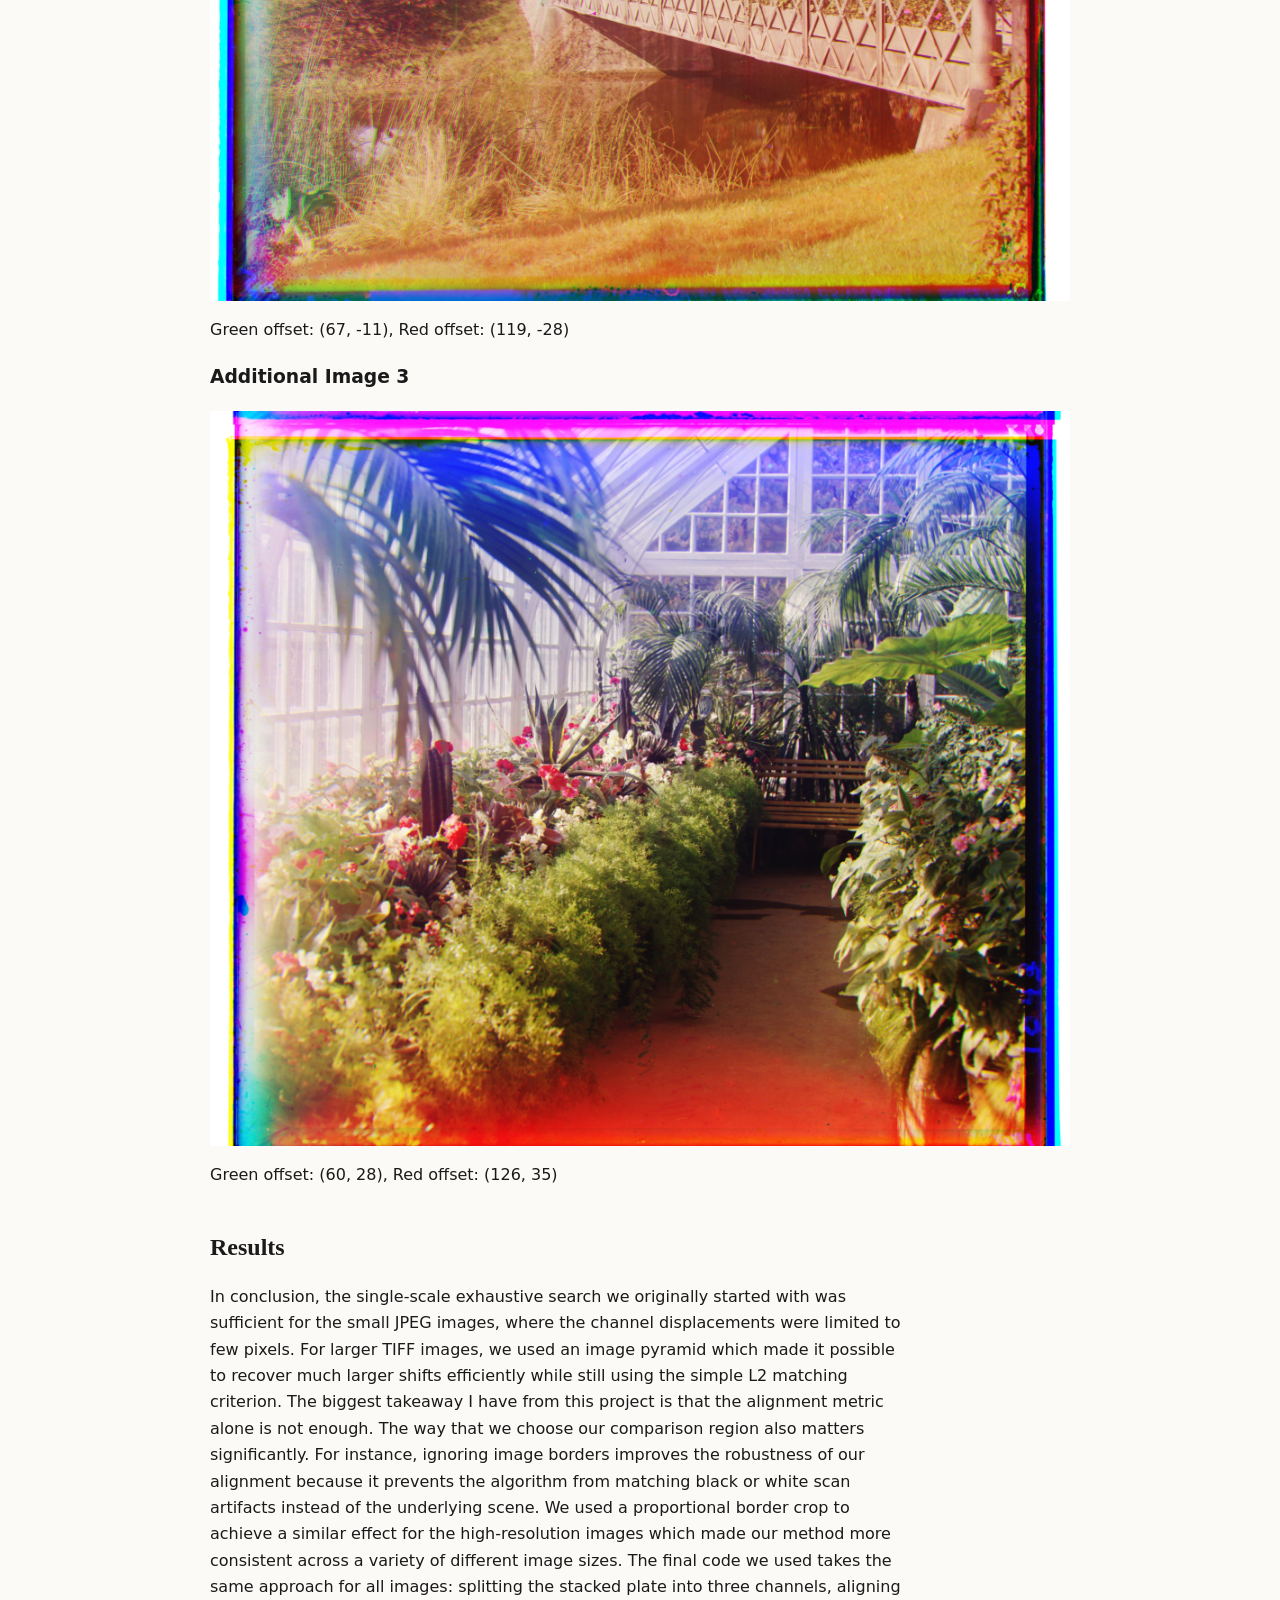
==== commit e54f3320: "updated explanation for misalignment" ====
--- a/proj1/index.html
+++ b/proj1/index.html
@@ -32,6 +32,10 @@
         <h3>Cathedral</h3>
         <img src="media/cathedral.jpg" alt="Cathedral">
         <p>Green offset: (5, 2), Red offset: (12, 3)</p>
+        <p>
+            This was the main failure for my alignment method. The final result was not perfectly aligned visually even though the L2 search selected offsets of (5, 2) for the green channel and (12, 3) for the red channel. 
+            This is most likeley due to the fact that the raw L2 pixel similarity is sensitive to intensity differences between the color channels, and does not explicitly match edges or structural features. This can be fixed in a better method by aligning image gradients or edges. 
+        </p>
 
         <h3>Monastery</h3>
         <img src="media/monastery.jpg" alt="Monastery">
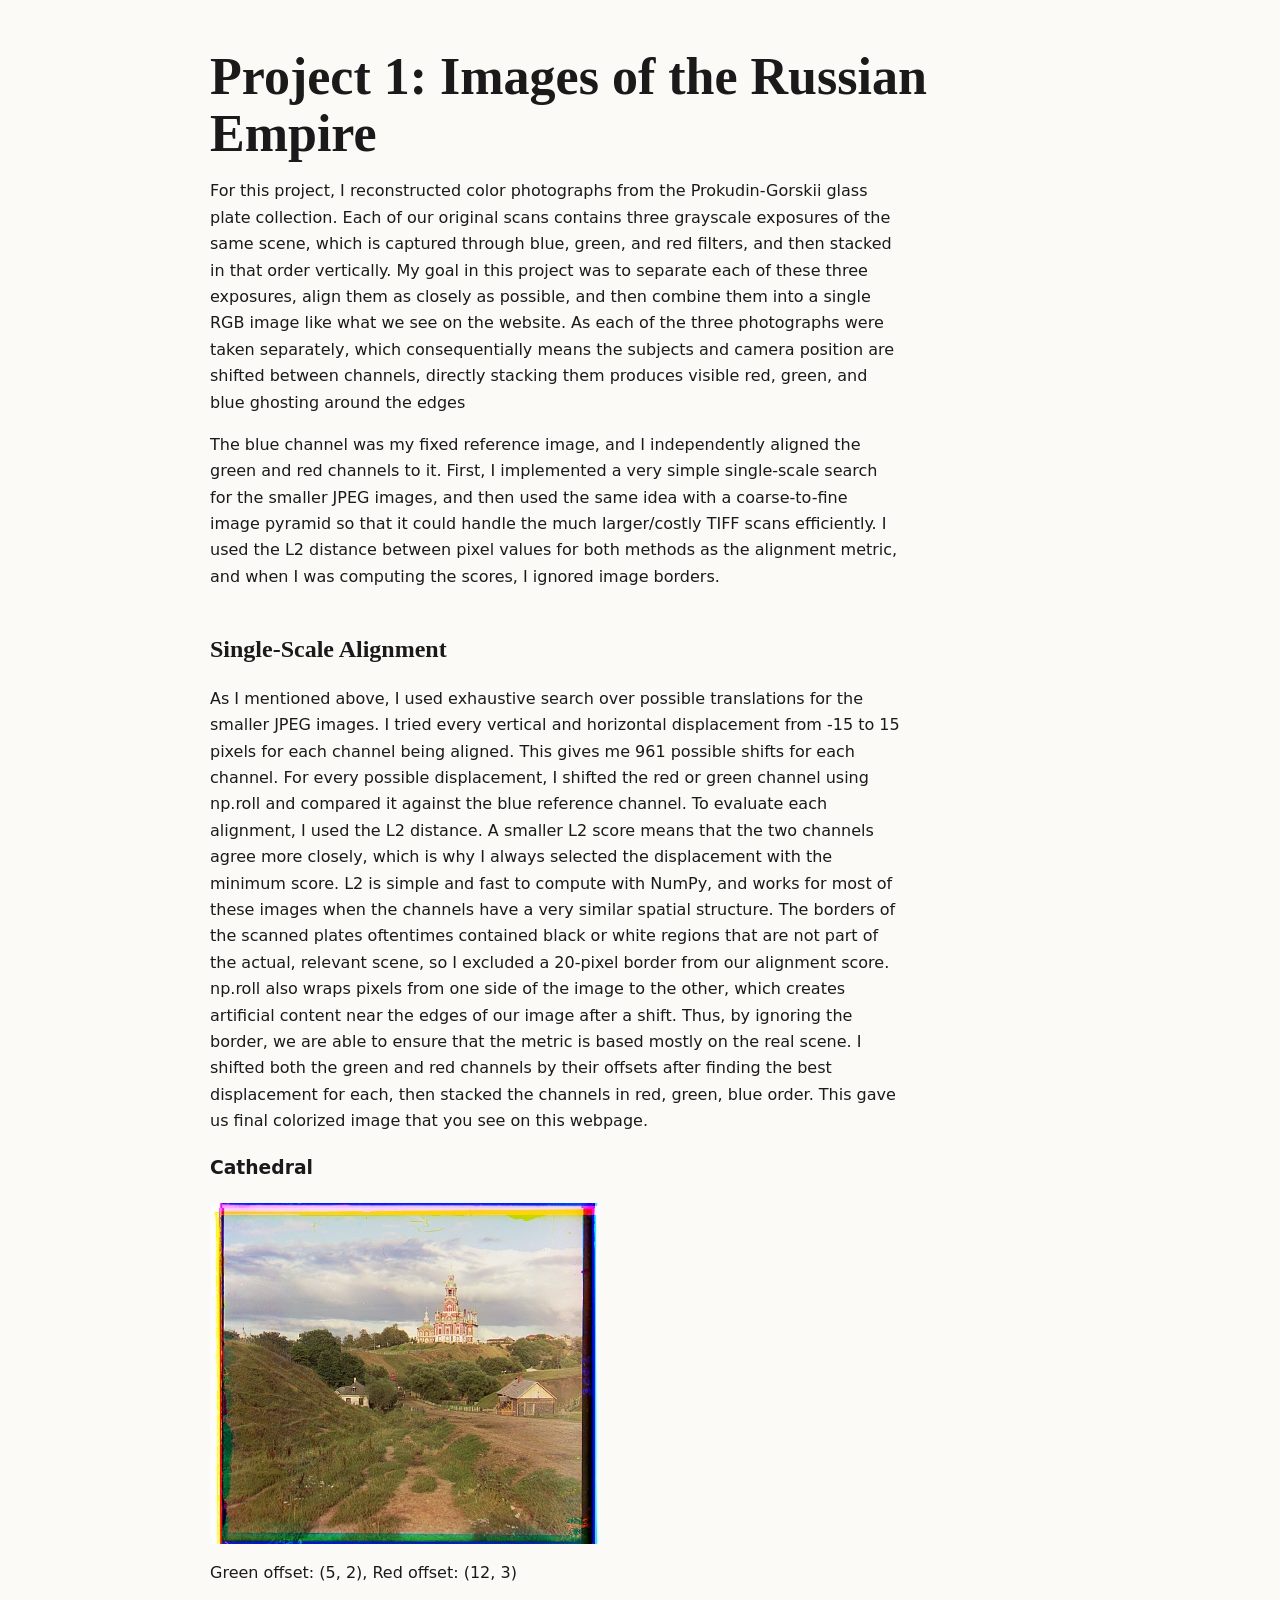
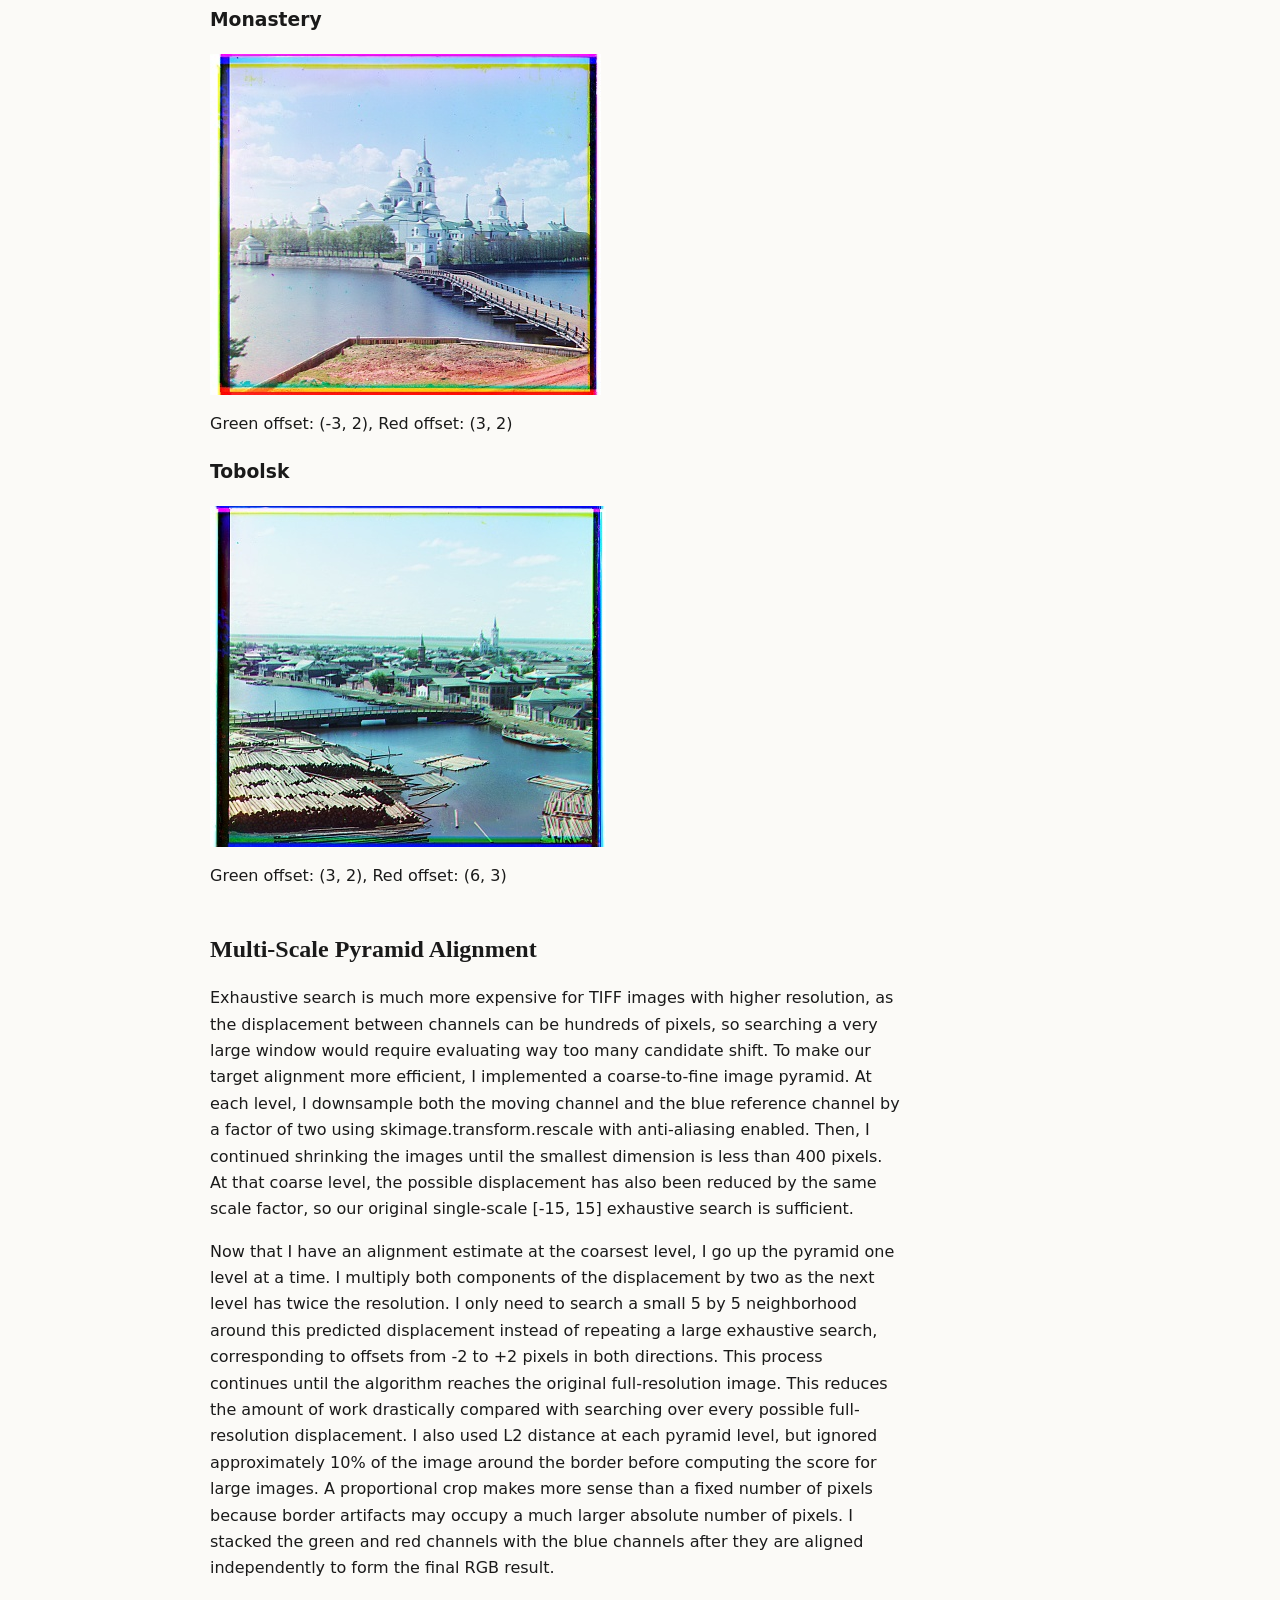
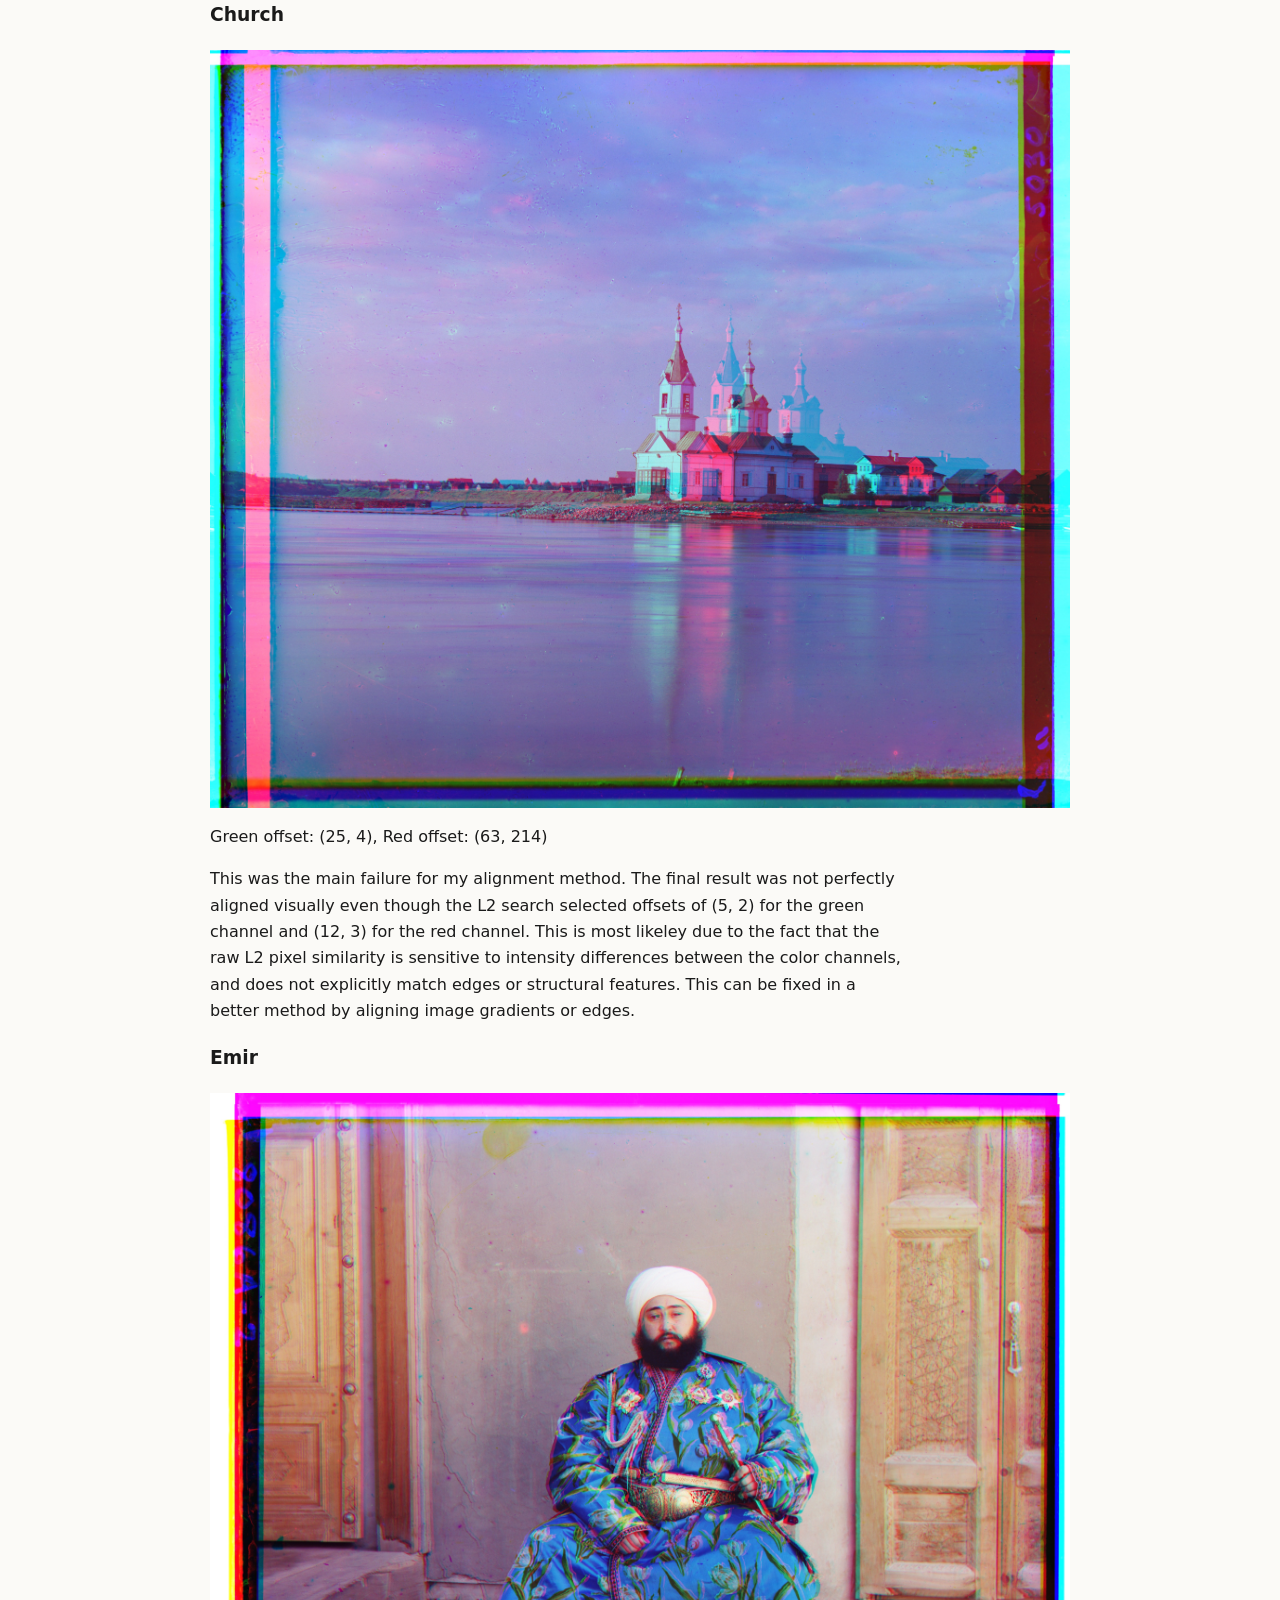
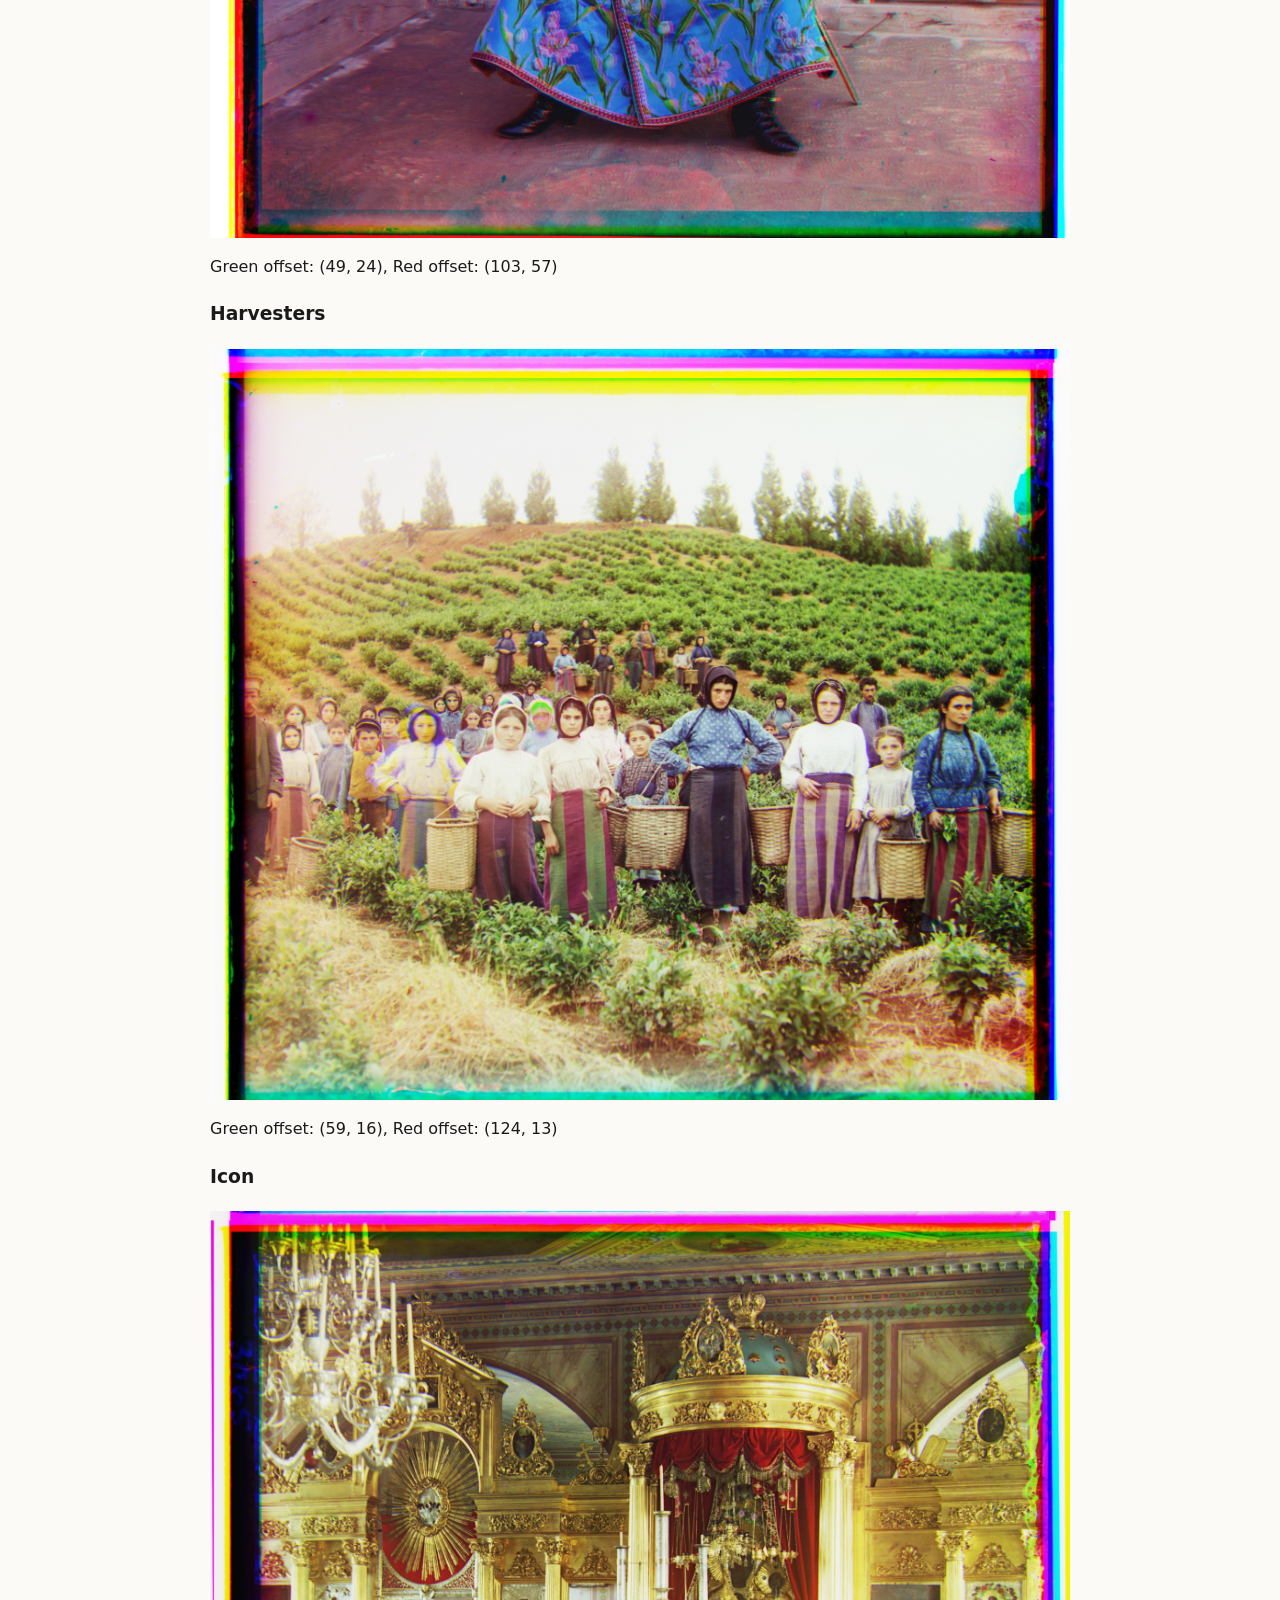
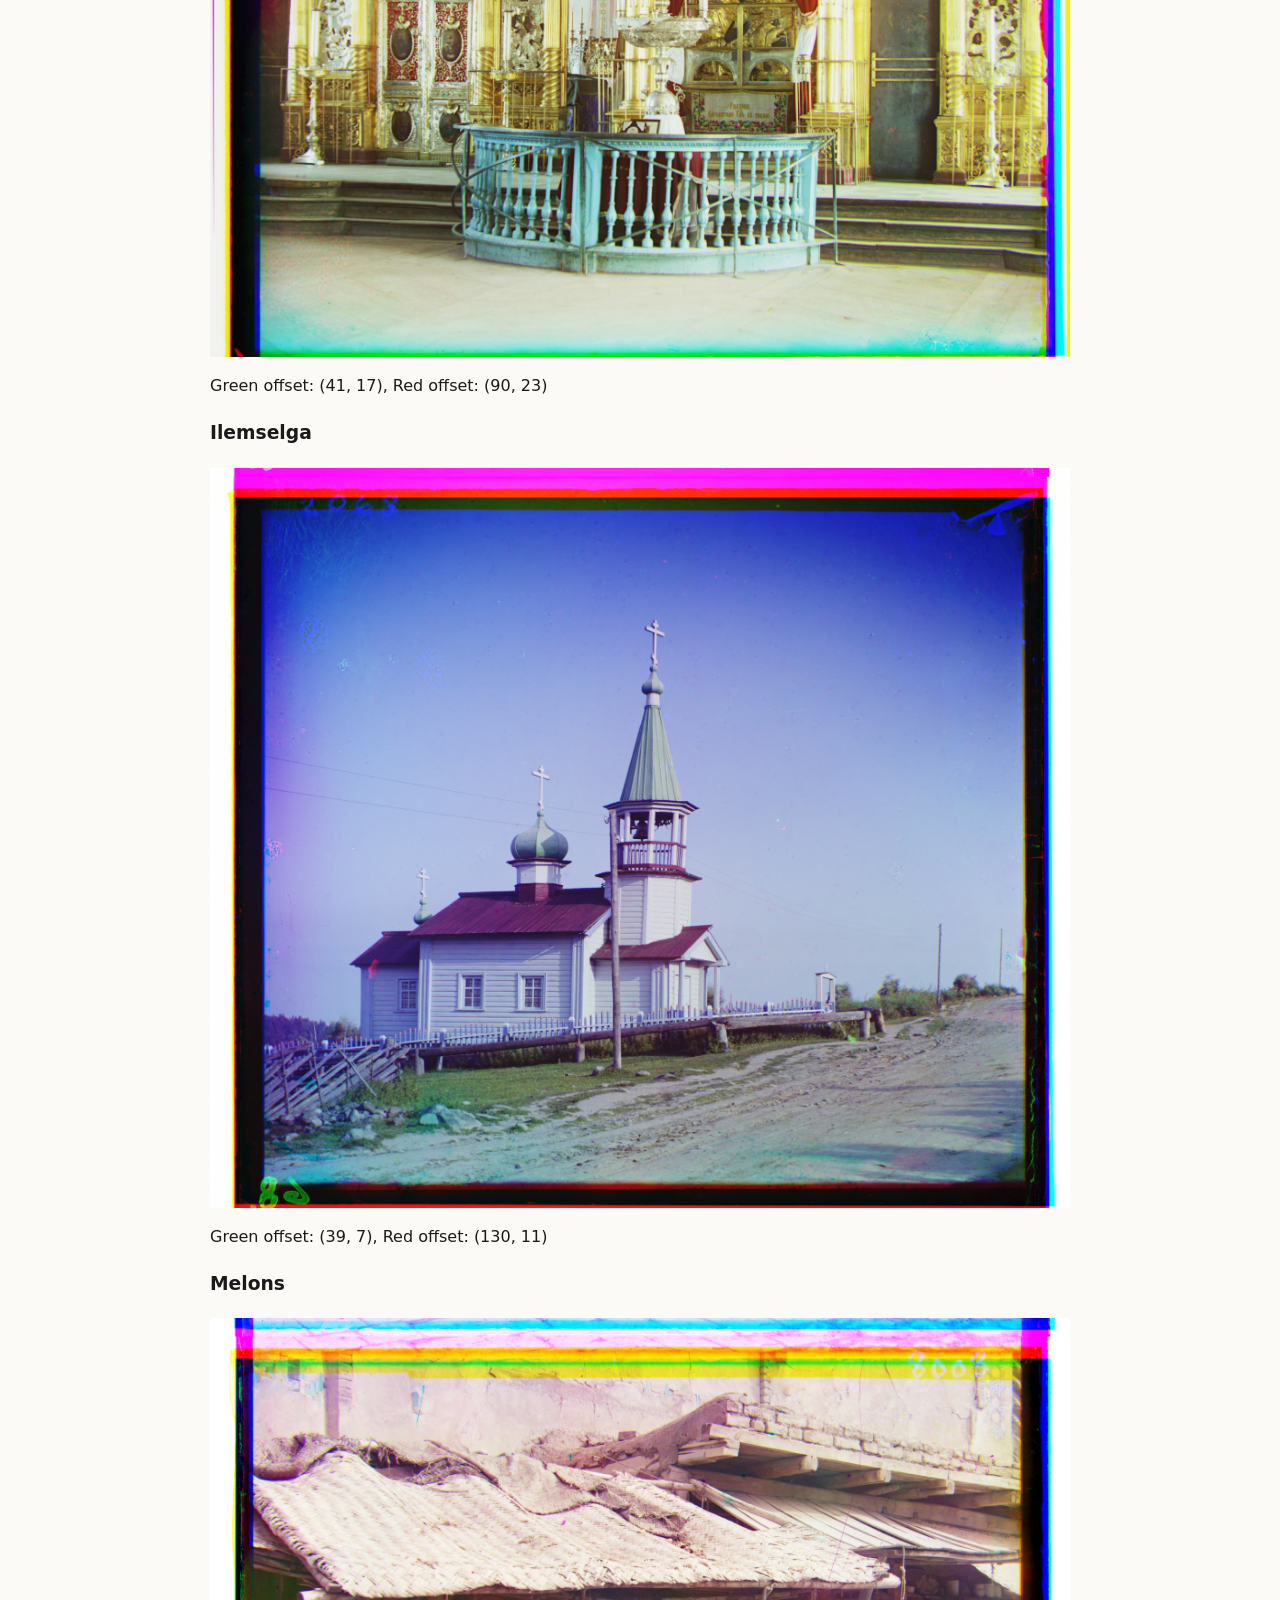
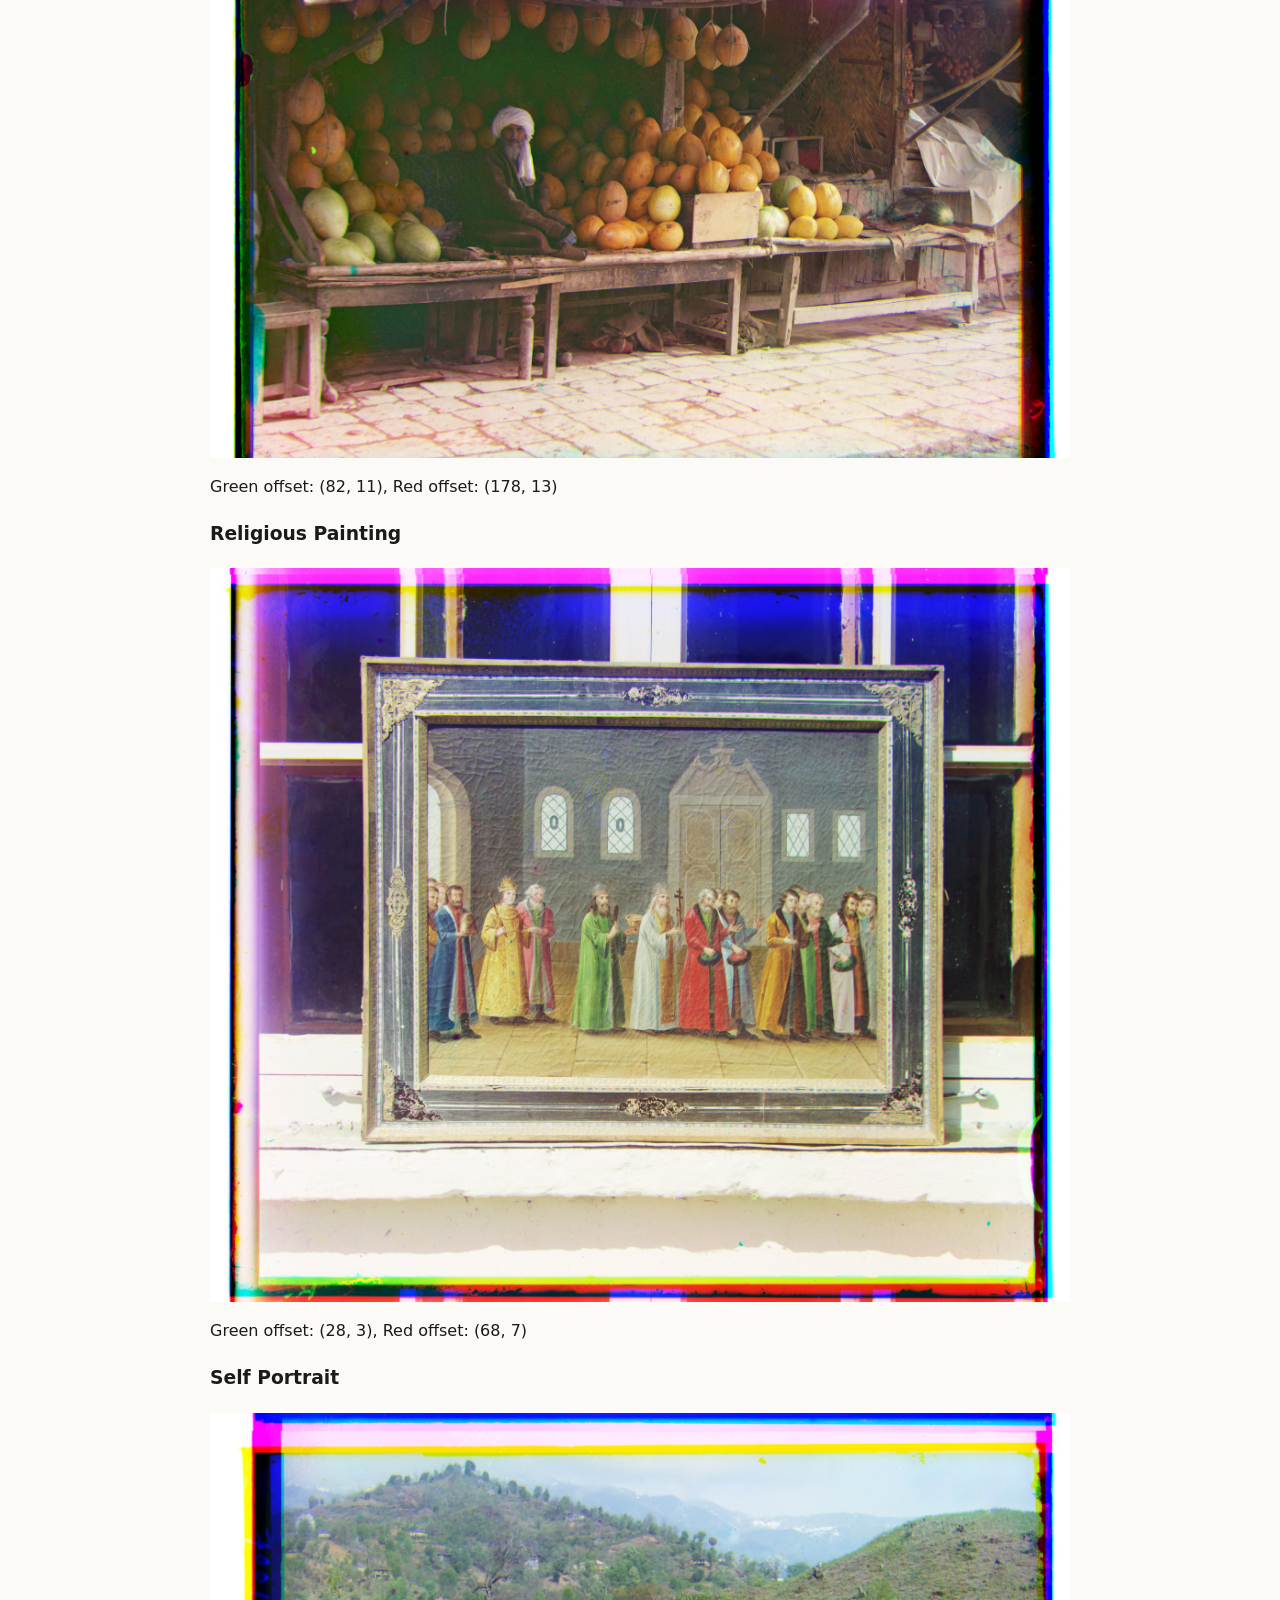
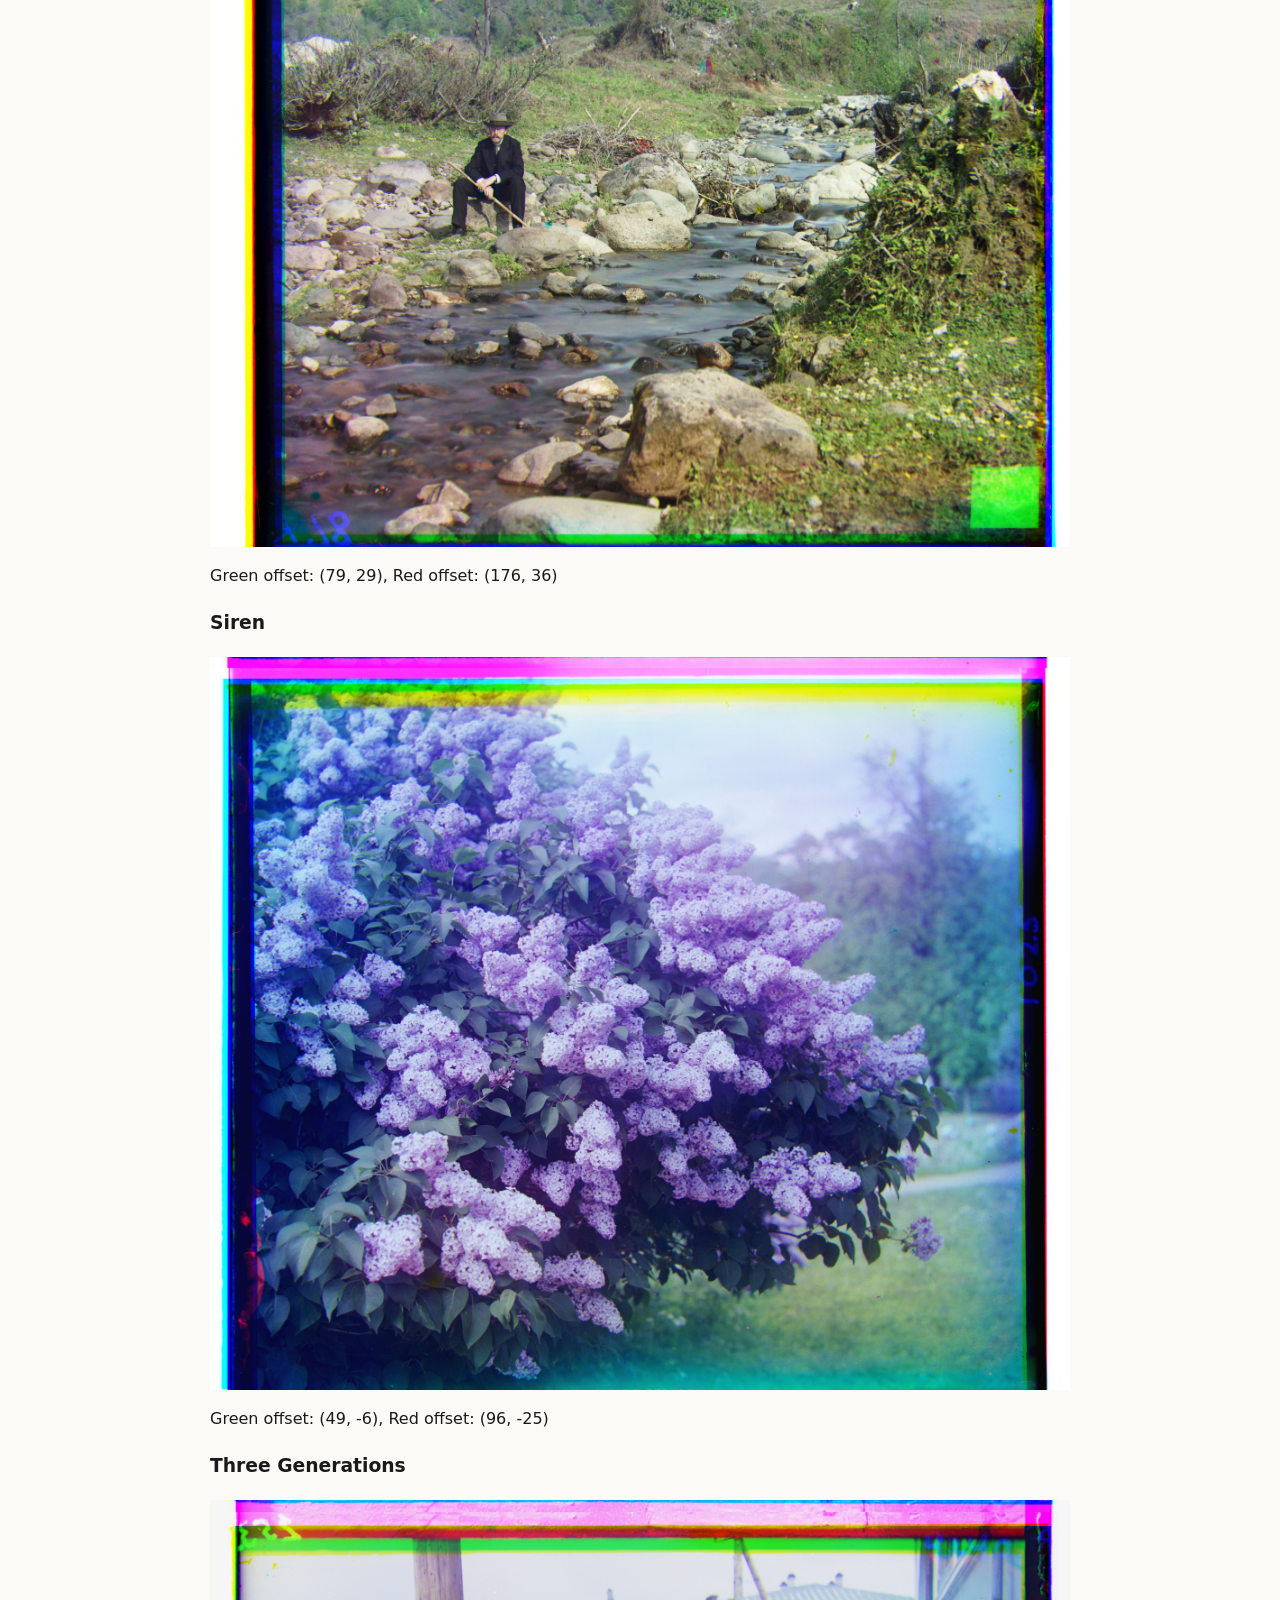
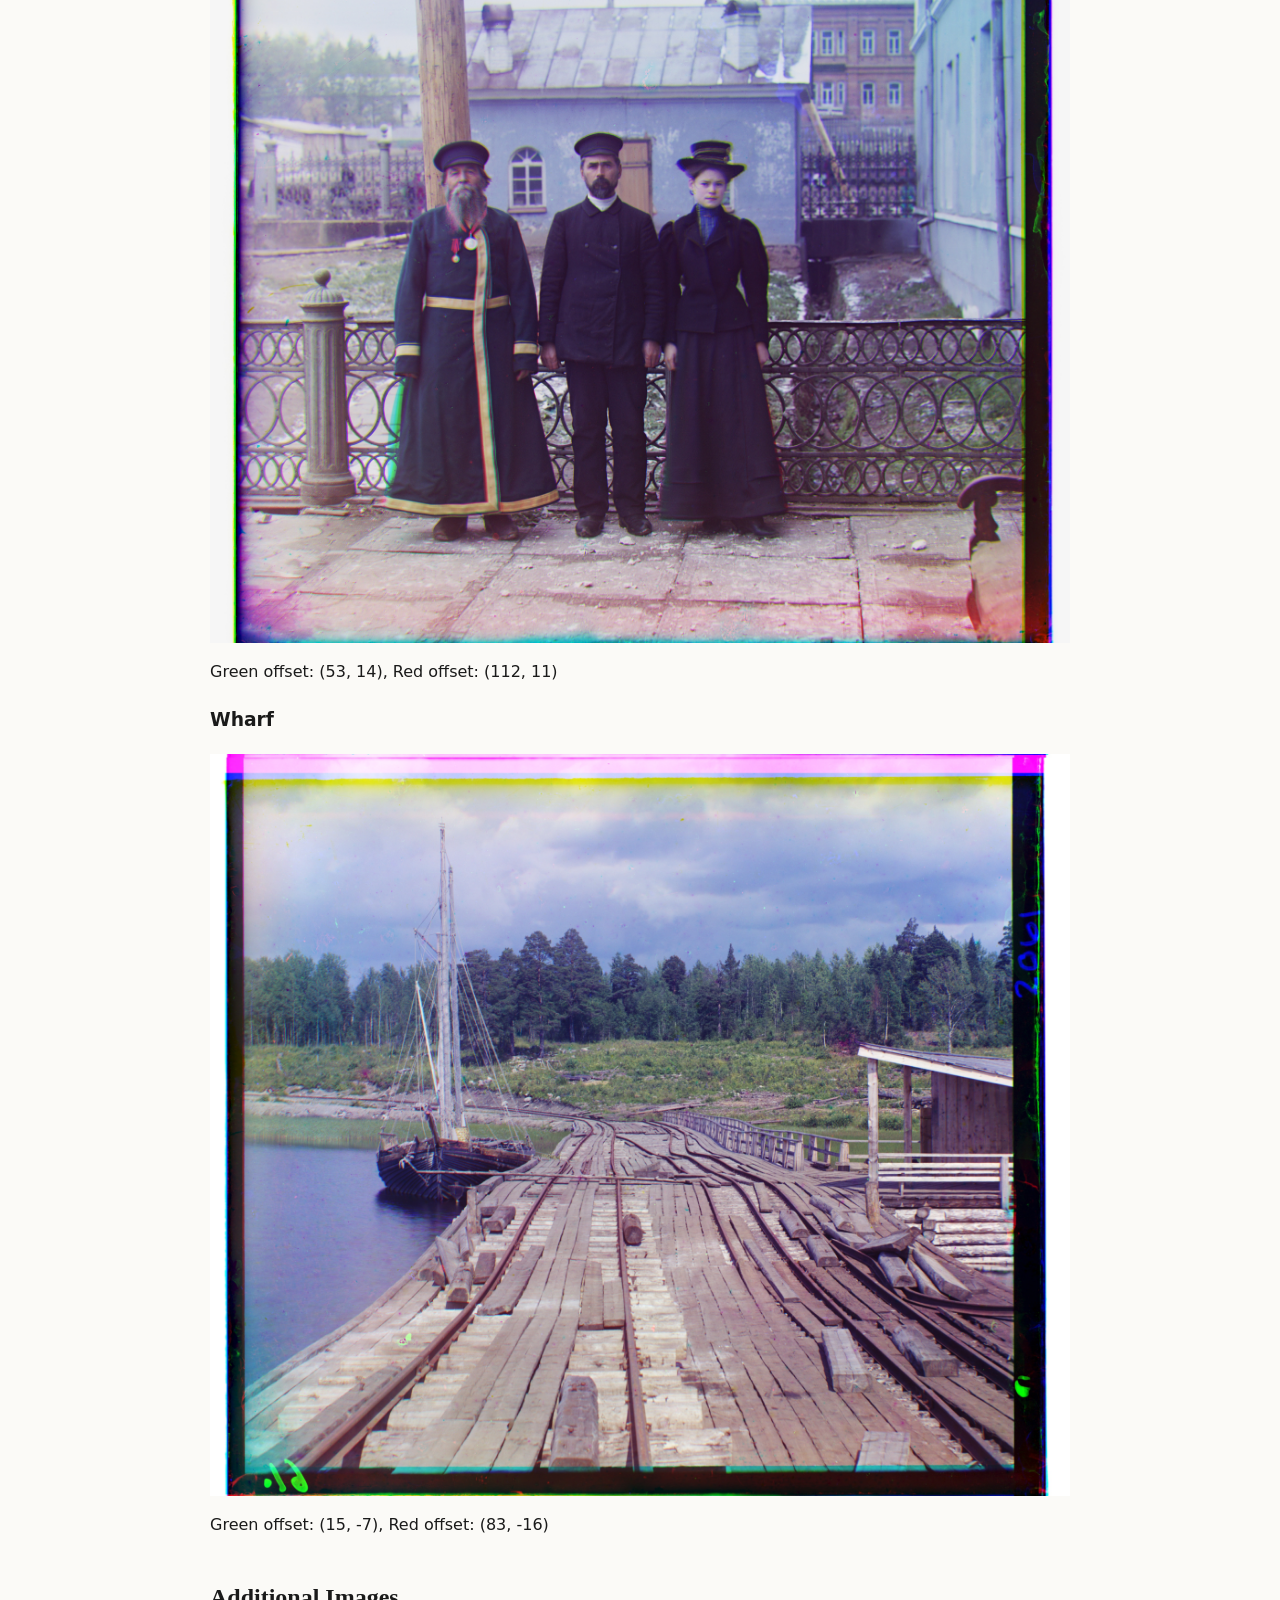
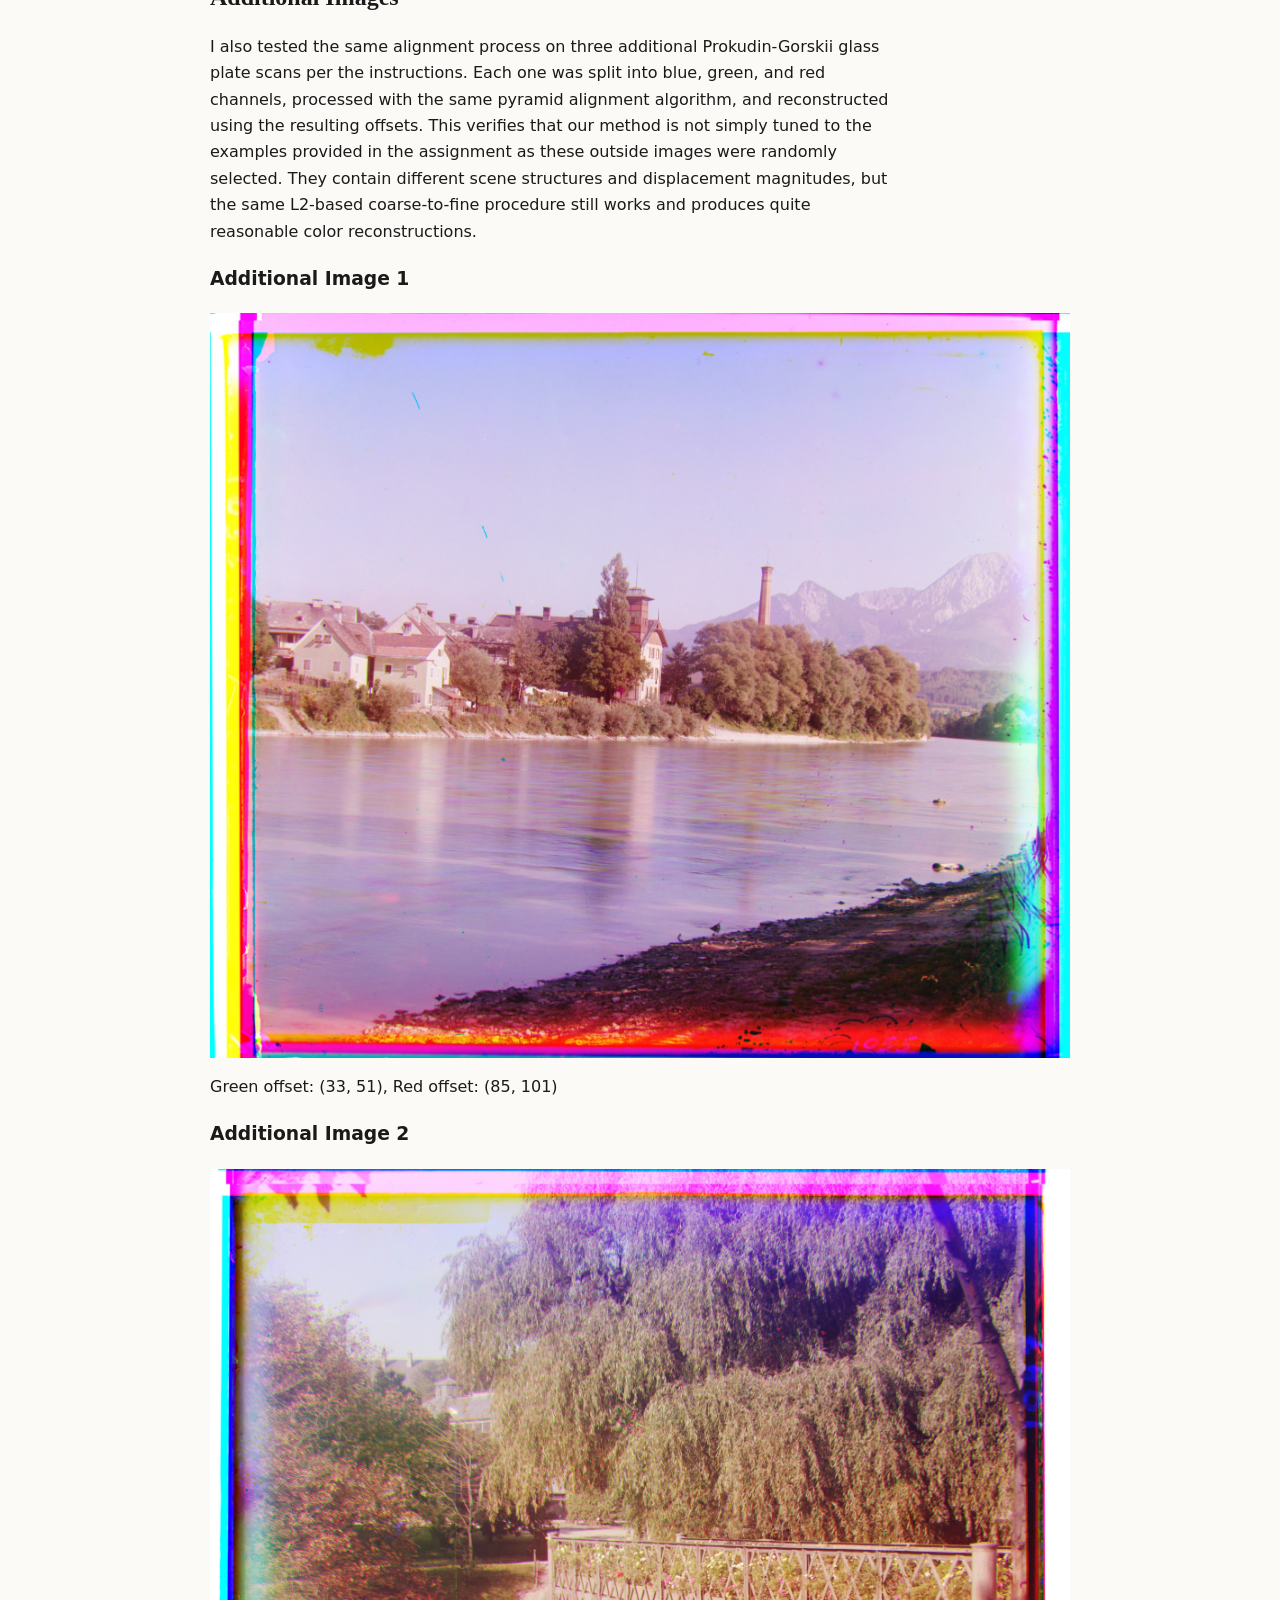
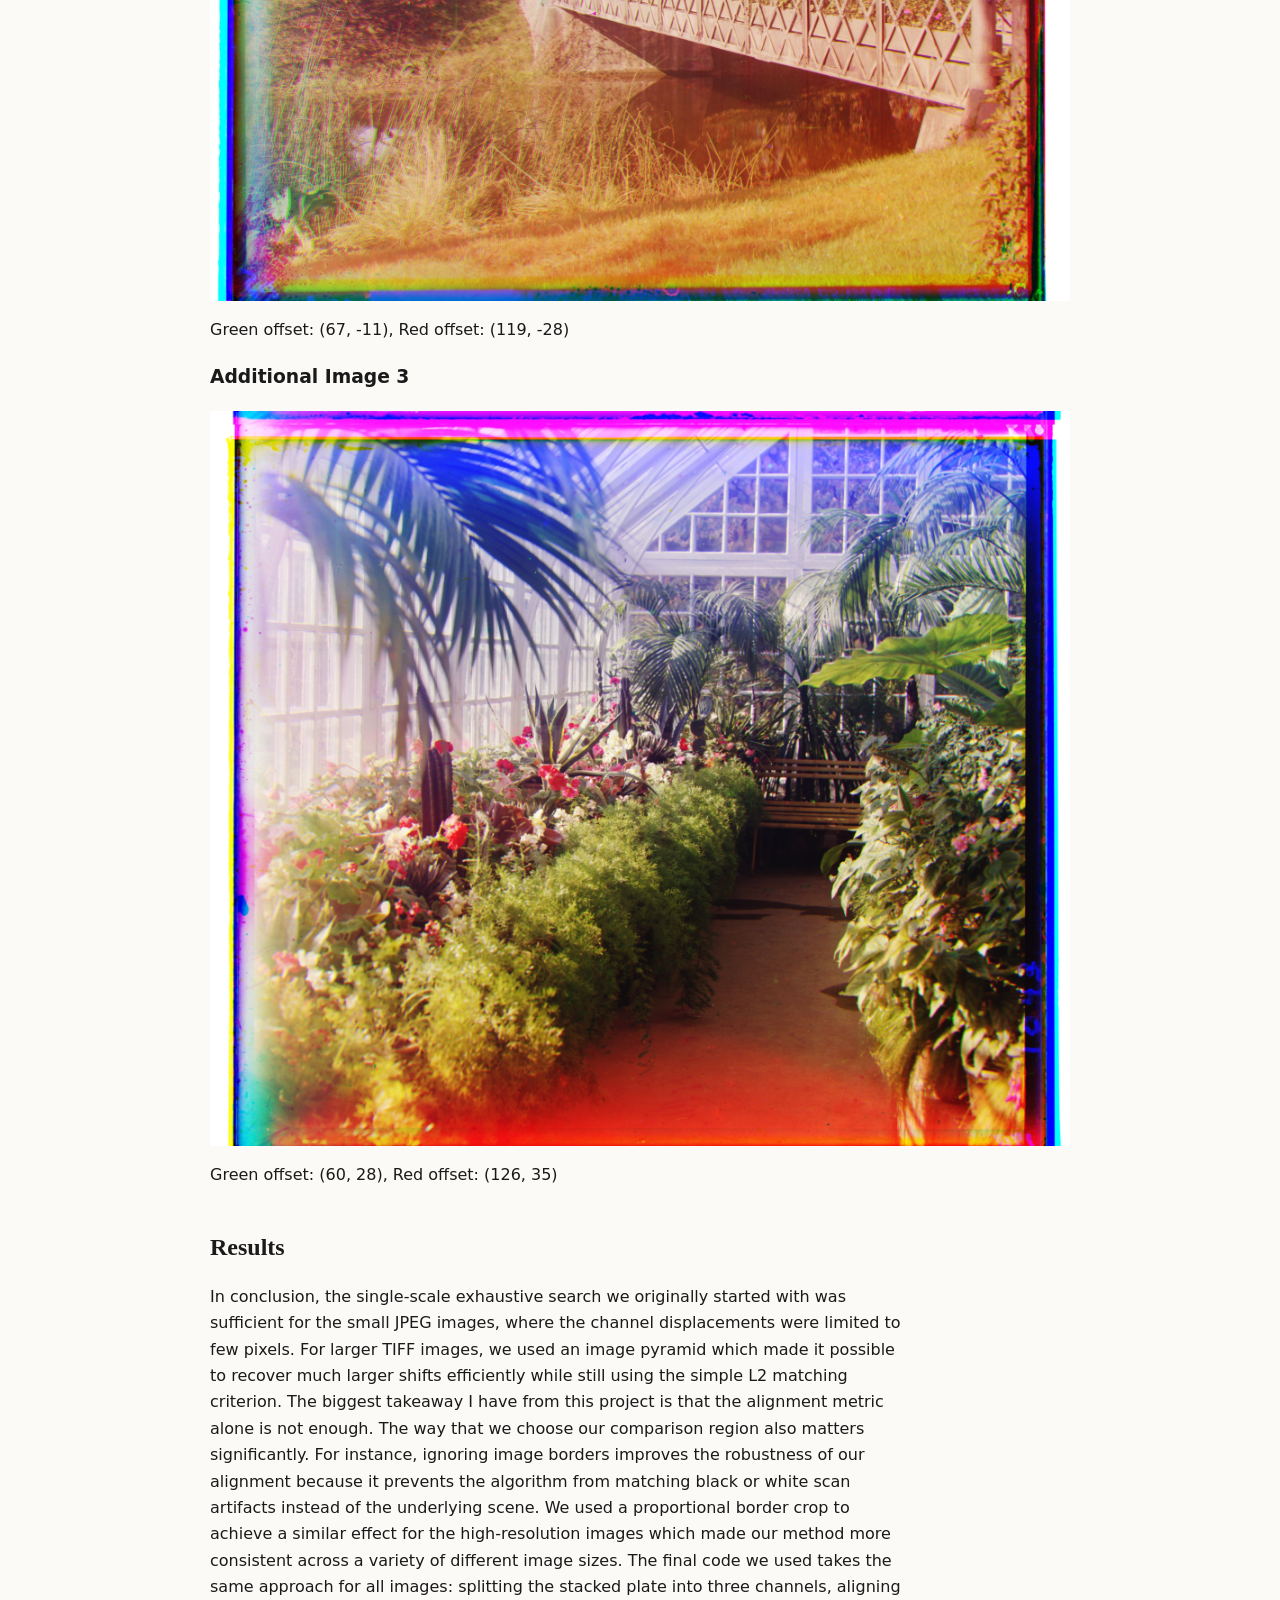
==== commit 56ff0410: "update again" ====
--- a/proj1/index.html
+++ b/proj1/index.html
@@ -32,10 +32,6 @@
         <h3>Cathedral</h3>
         <img src="media/cathedral.jpg" alt="Cathedral">
         <p>Green offset: (5, 2), Red offset: (12, 3)</p>
-        <p>
-            This was the main failure for my alignment method. The final result was not perfectly aligned visually even though the L2 search selected offsets of (5, 2) for the green channel and (12, 3) for the red channel. 
-            This is most likeley due to the fact that the raw L2 pixel similarity is sensitive to intensity differences between the color channels, and does not explicitly match edges or structural features. This can be fixed in a better method by aligning image gradients or edges. 
-        </p>
 
         <h3>Monastery</h3>
         <img src="media/monastery.jpg" alt="Monastery">
@@ -61,6 +57,10 @@
         <h3>Church</h3>
         <img src="media/church.jpg" alt="Church">
         <p>Green offset: (25, 4), Red offset: (63, 214)</p>
+        <p>
+            This was the main failure for my alignment method. The final result was not perfectly aligned visually even though the L2 search selected offsets of (5, 2) for the green channel and (12, 3) for the red channel. 
+            This is most likeley due to the fact that the raw L2 pixel similarity is sensitive to intensity differences between the color channels, and does not explicitly match edges or structural features. This can be fixed in a better method by aligning image gradients or edges. 
+        </p>
 
         <h3>Emir</h3>
         <img src="media/emir.jpg" alt="Emir">
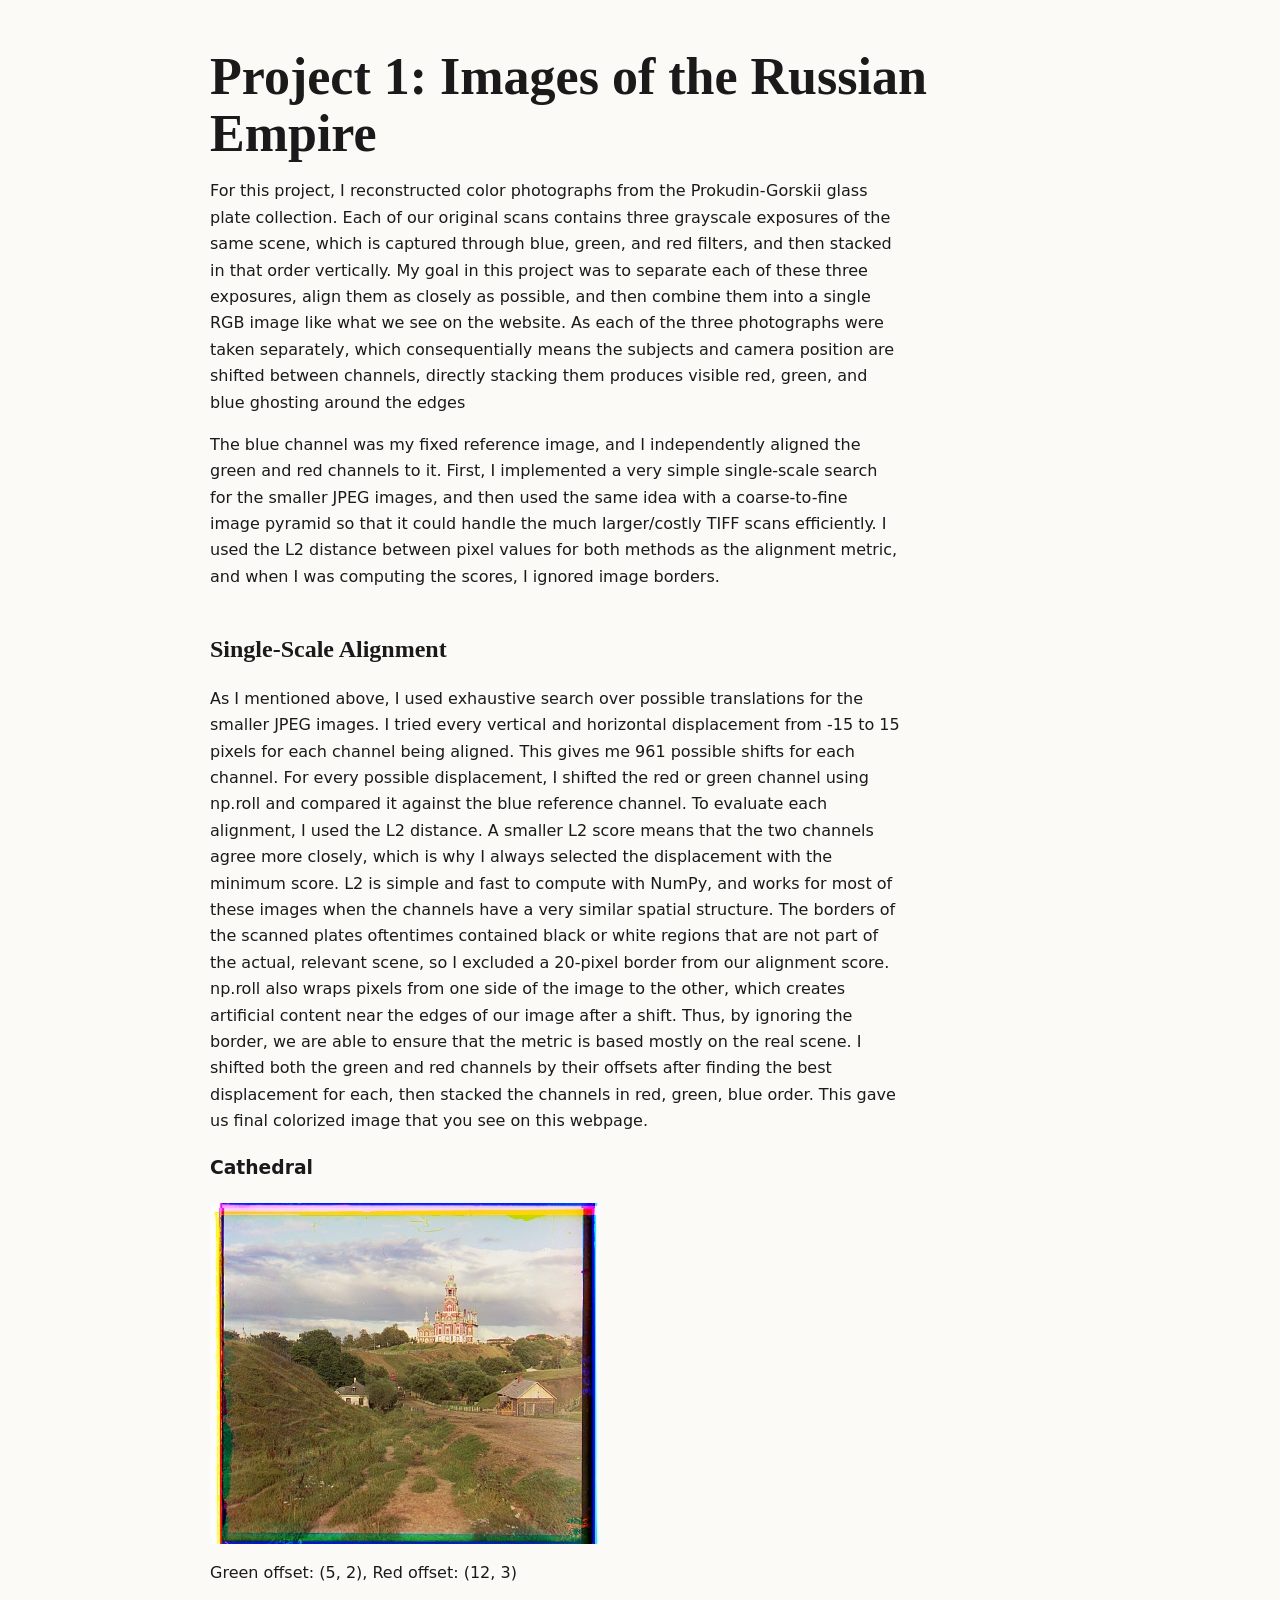
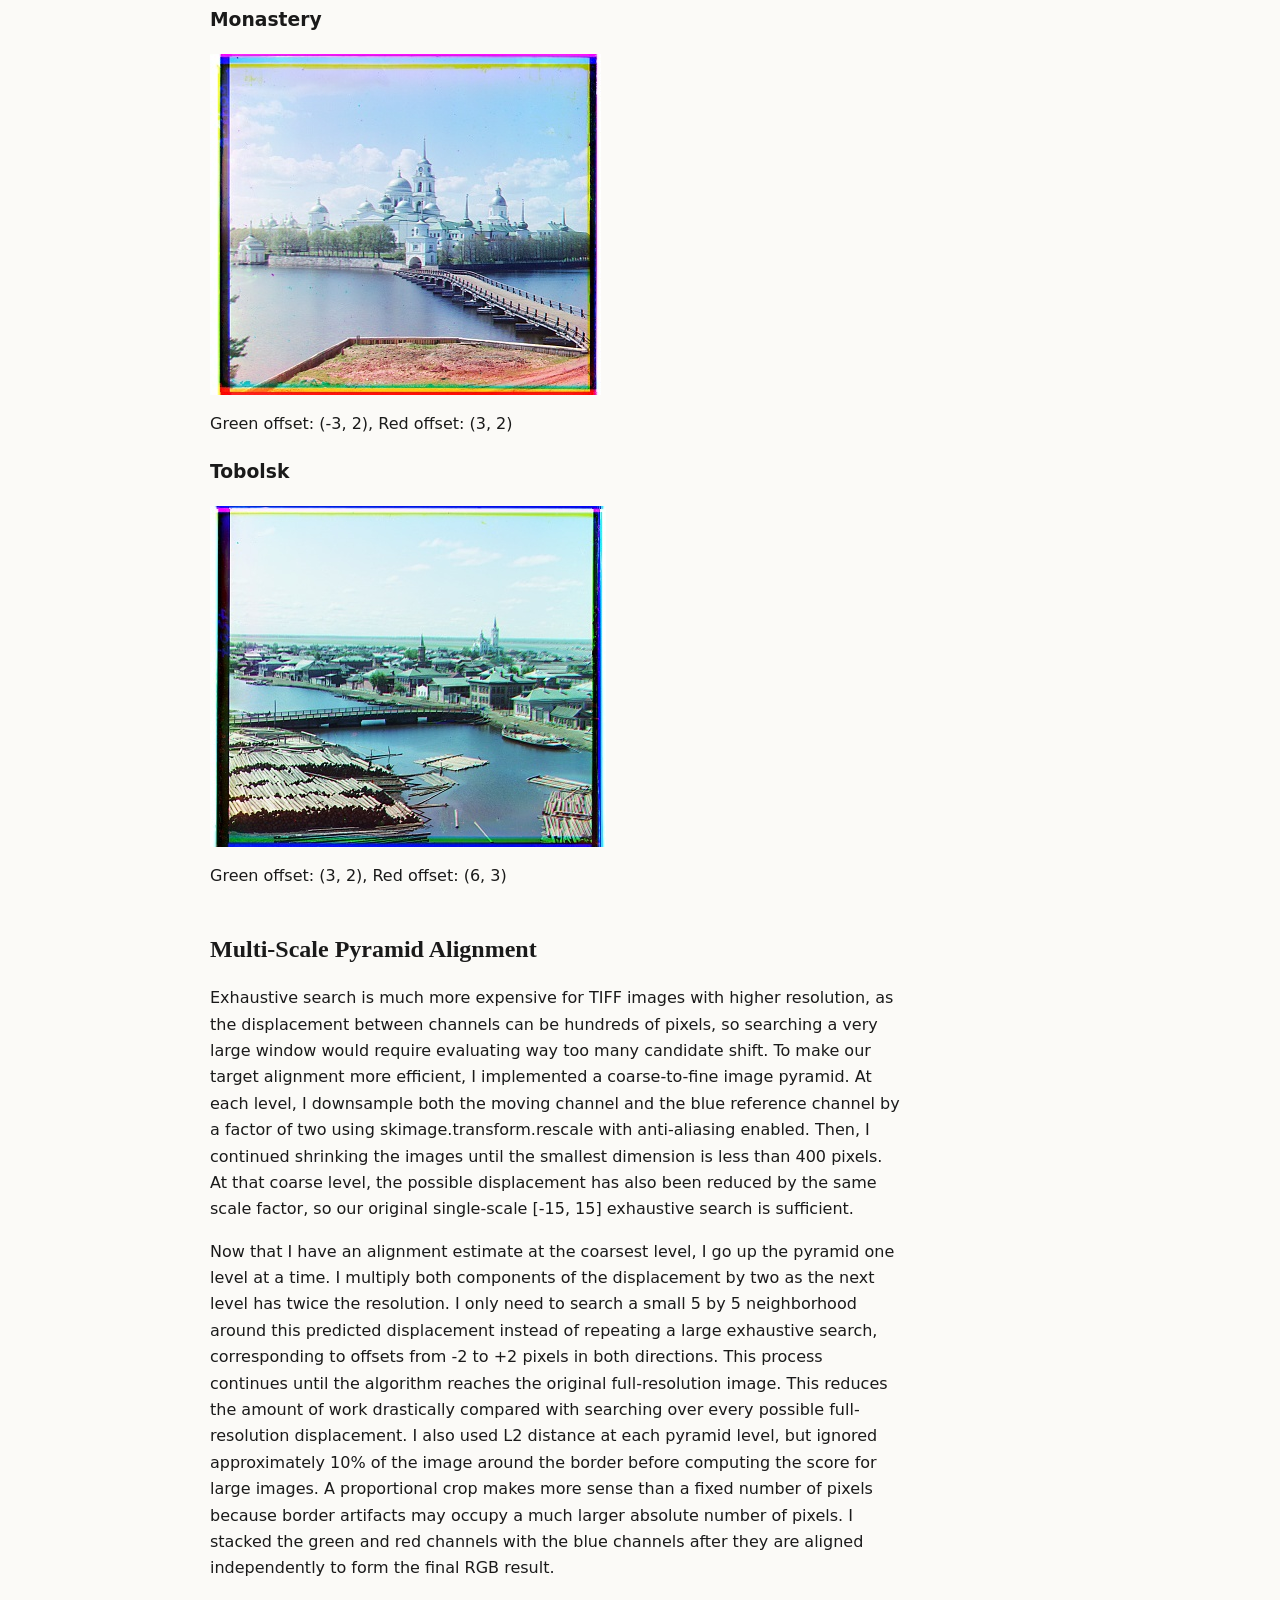
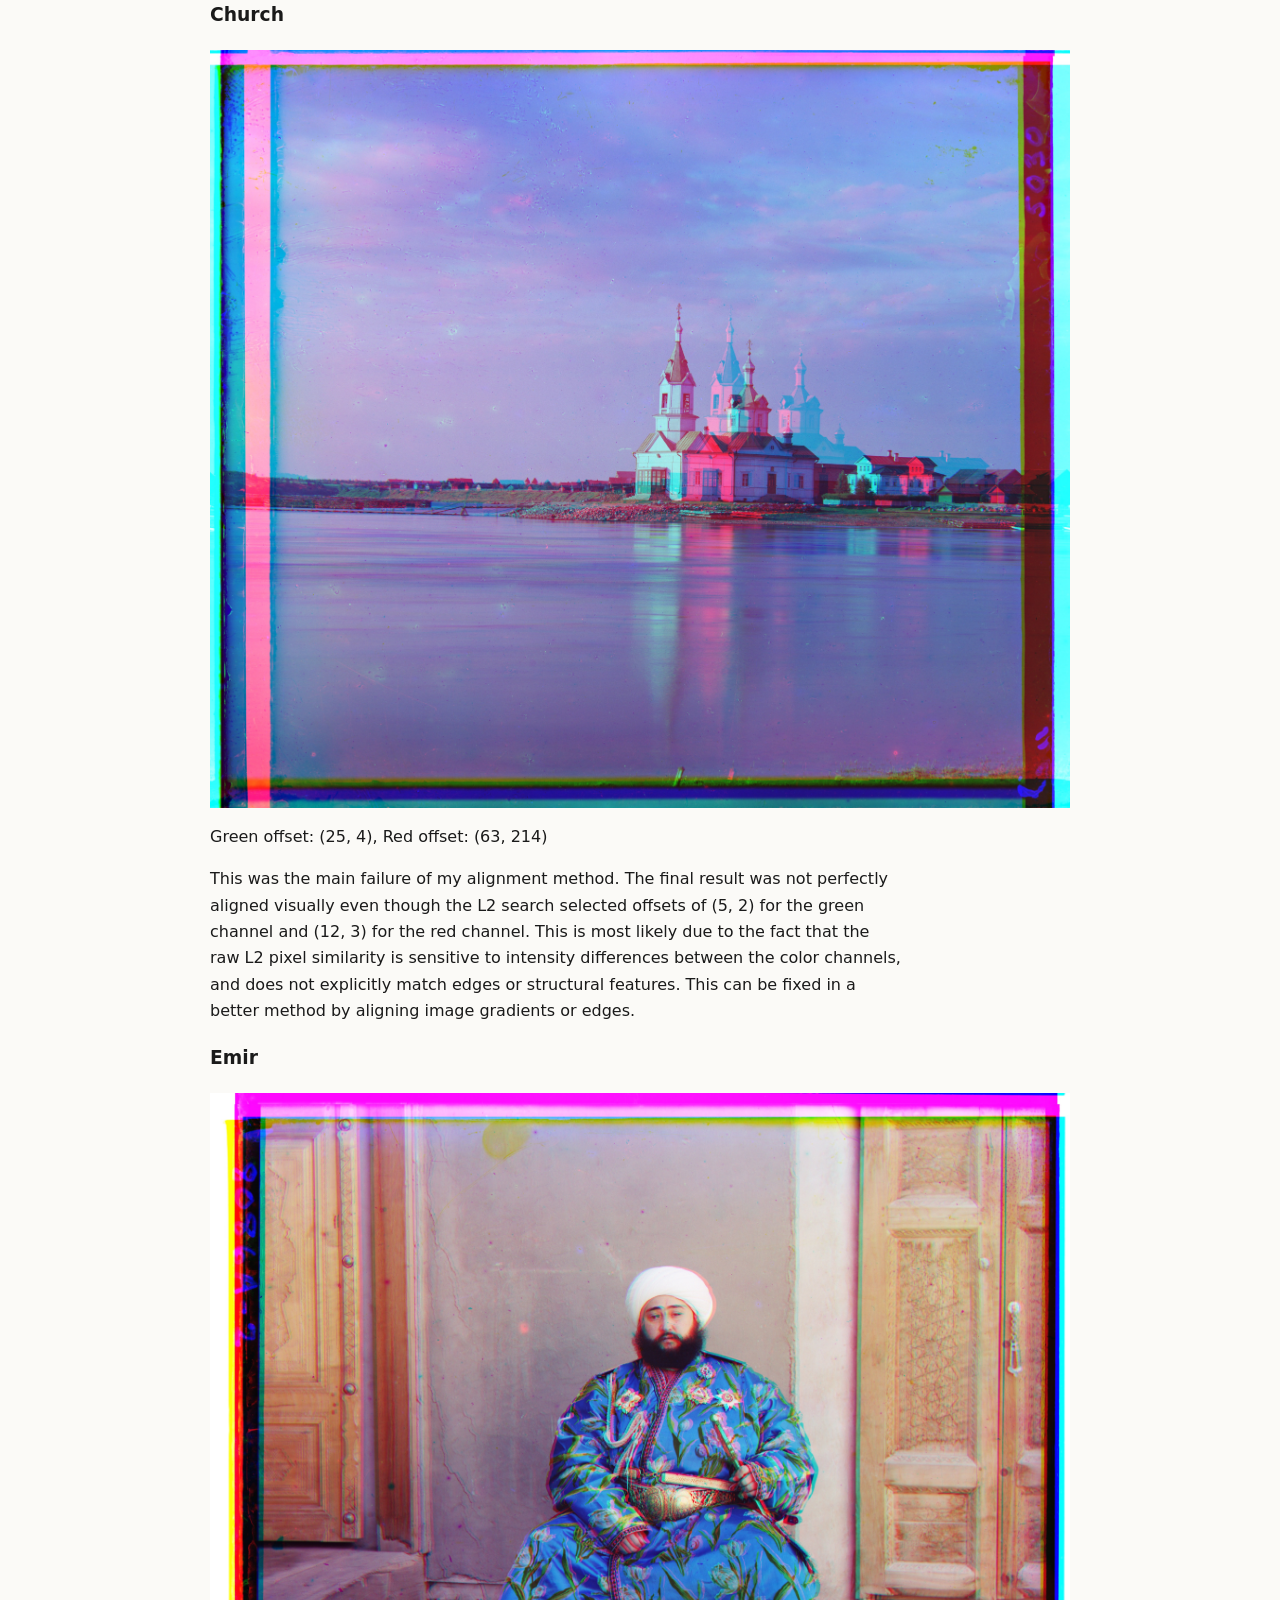
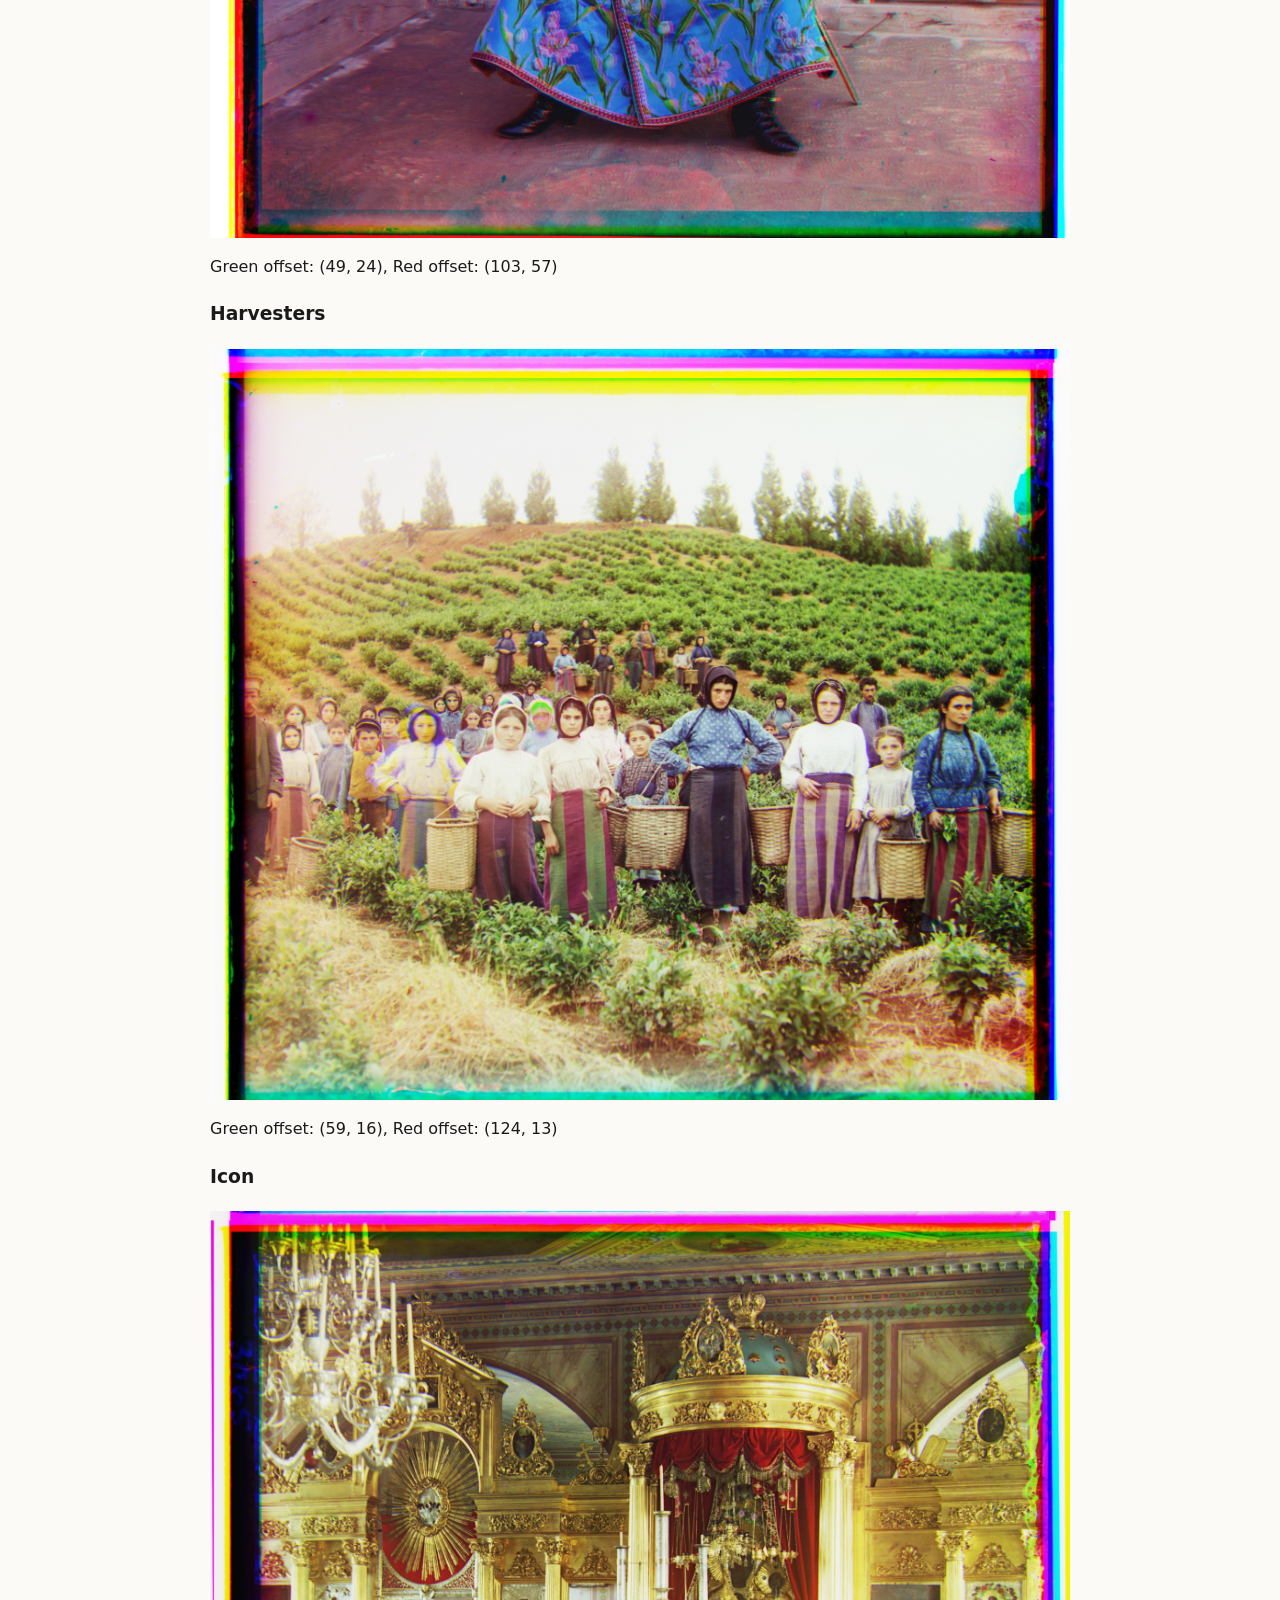
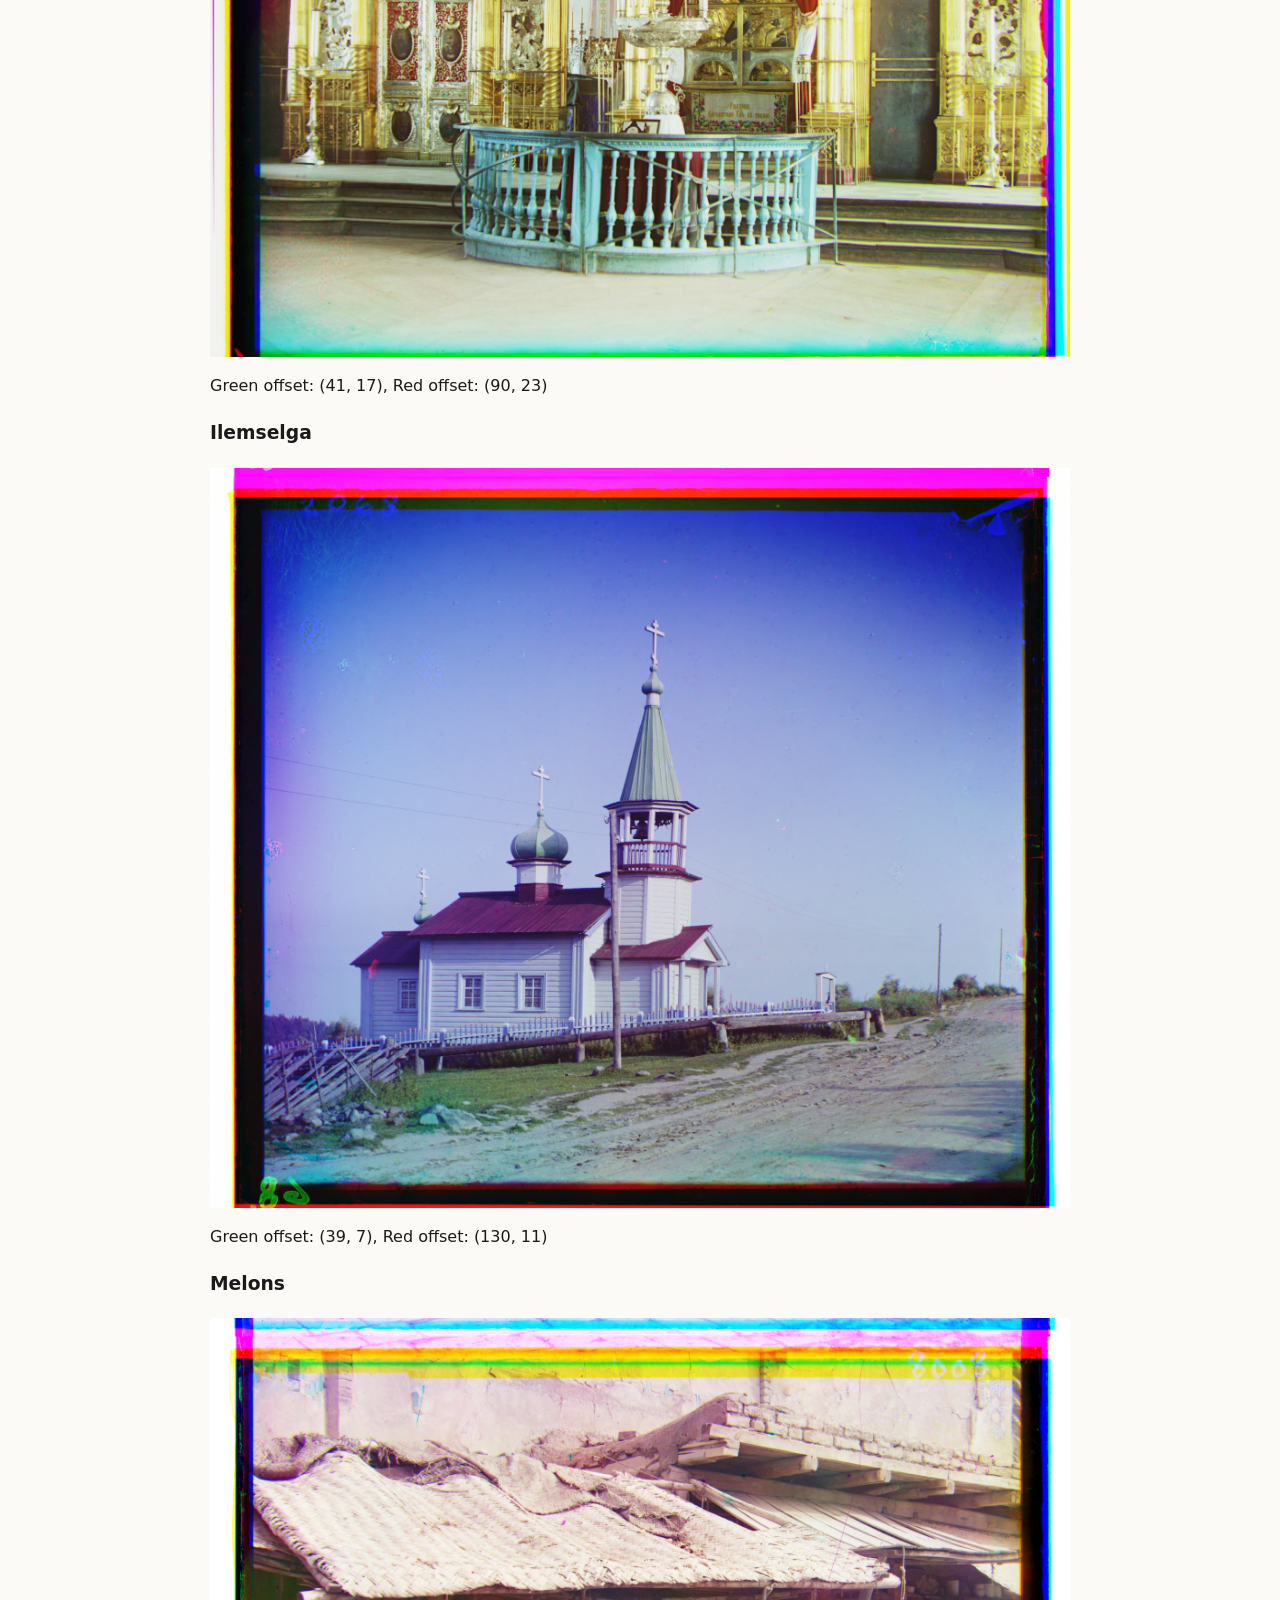
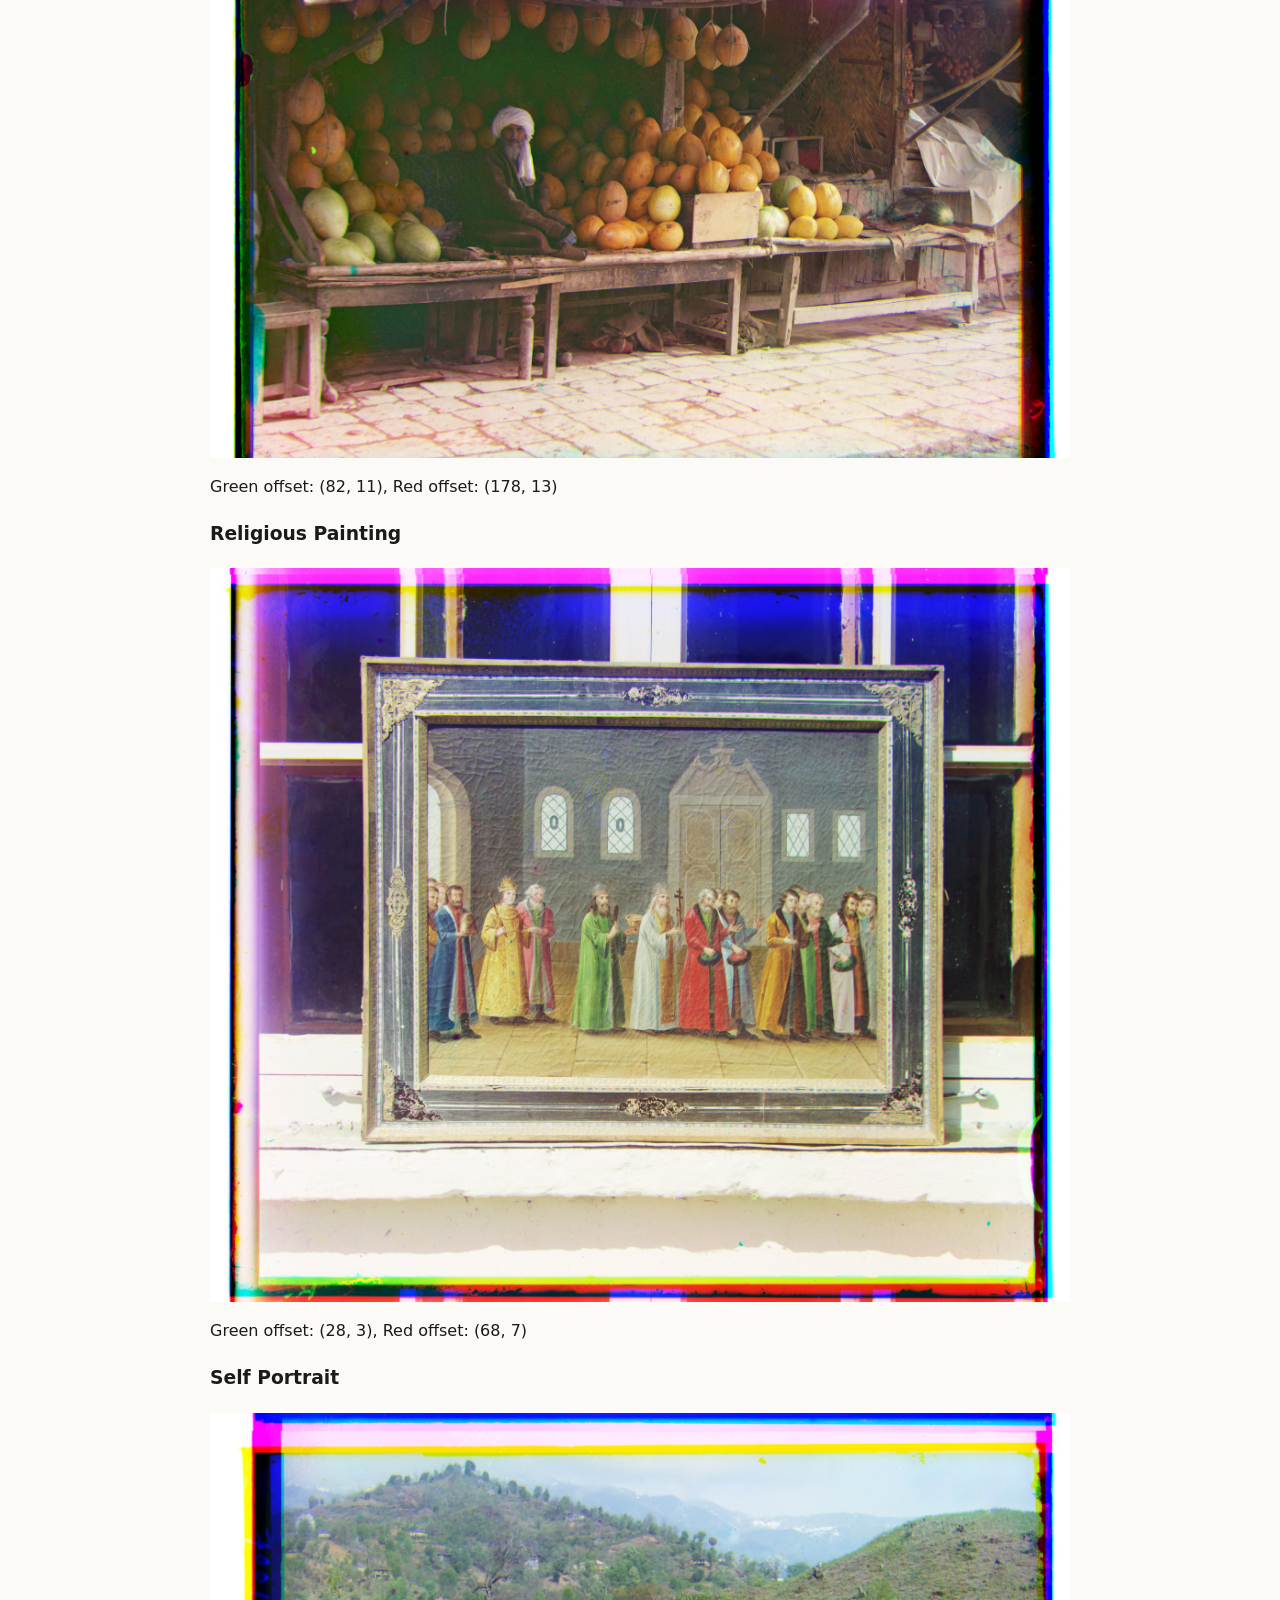
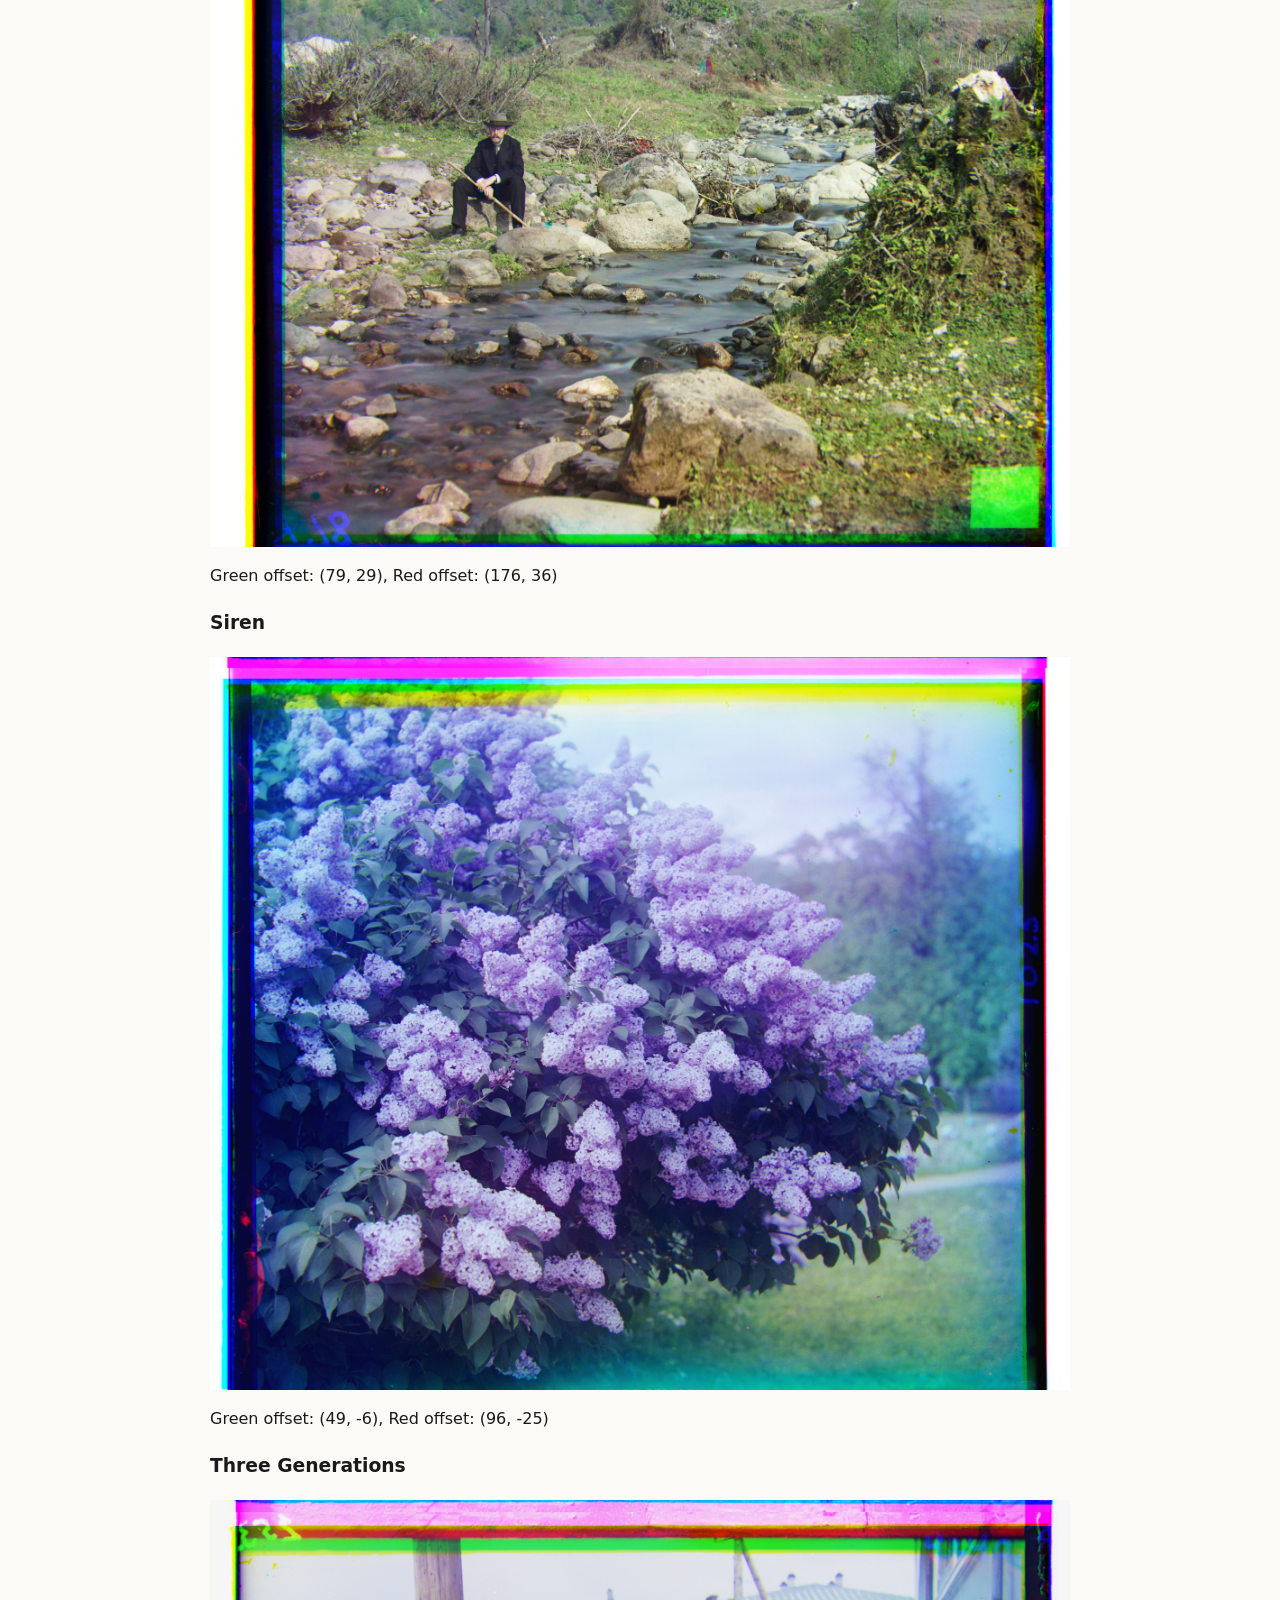
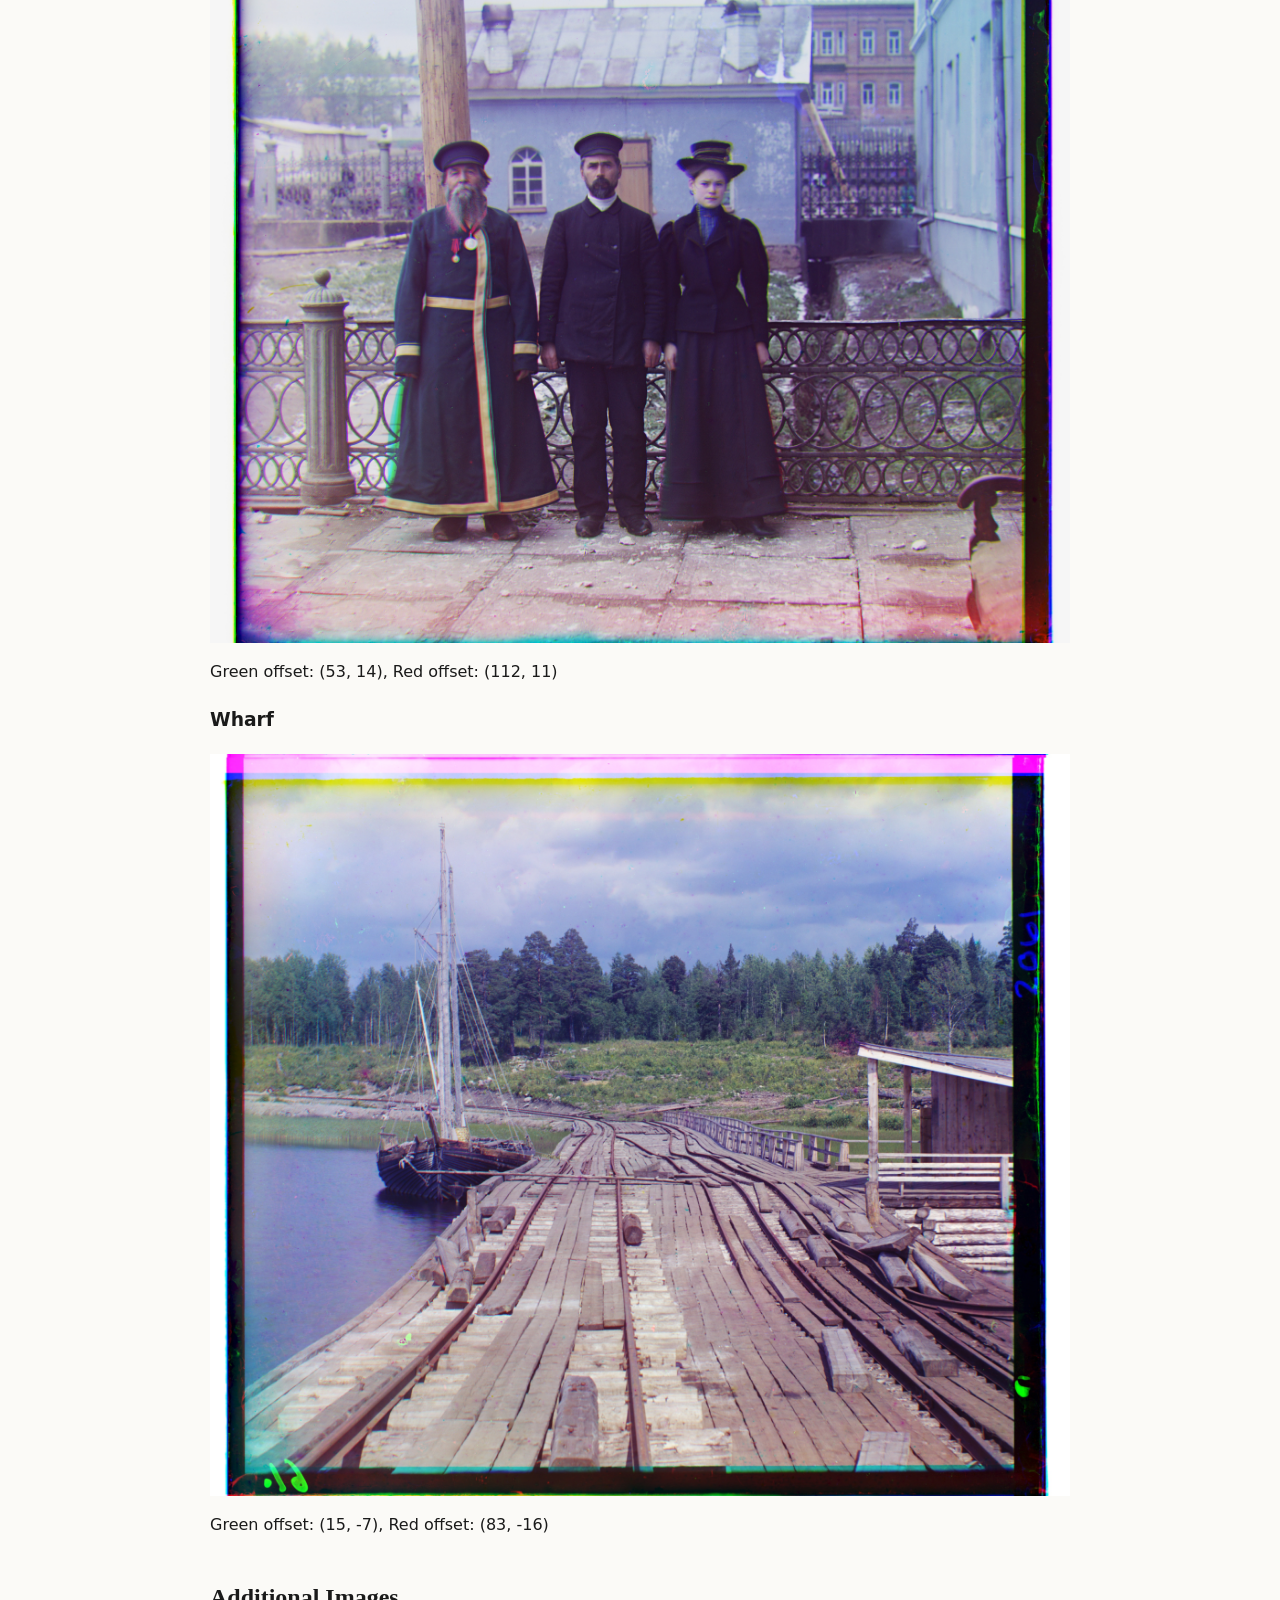
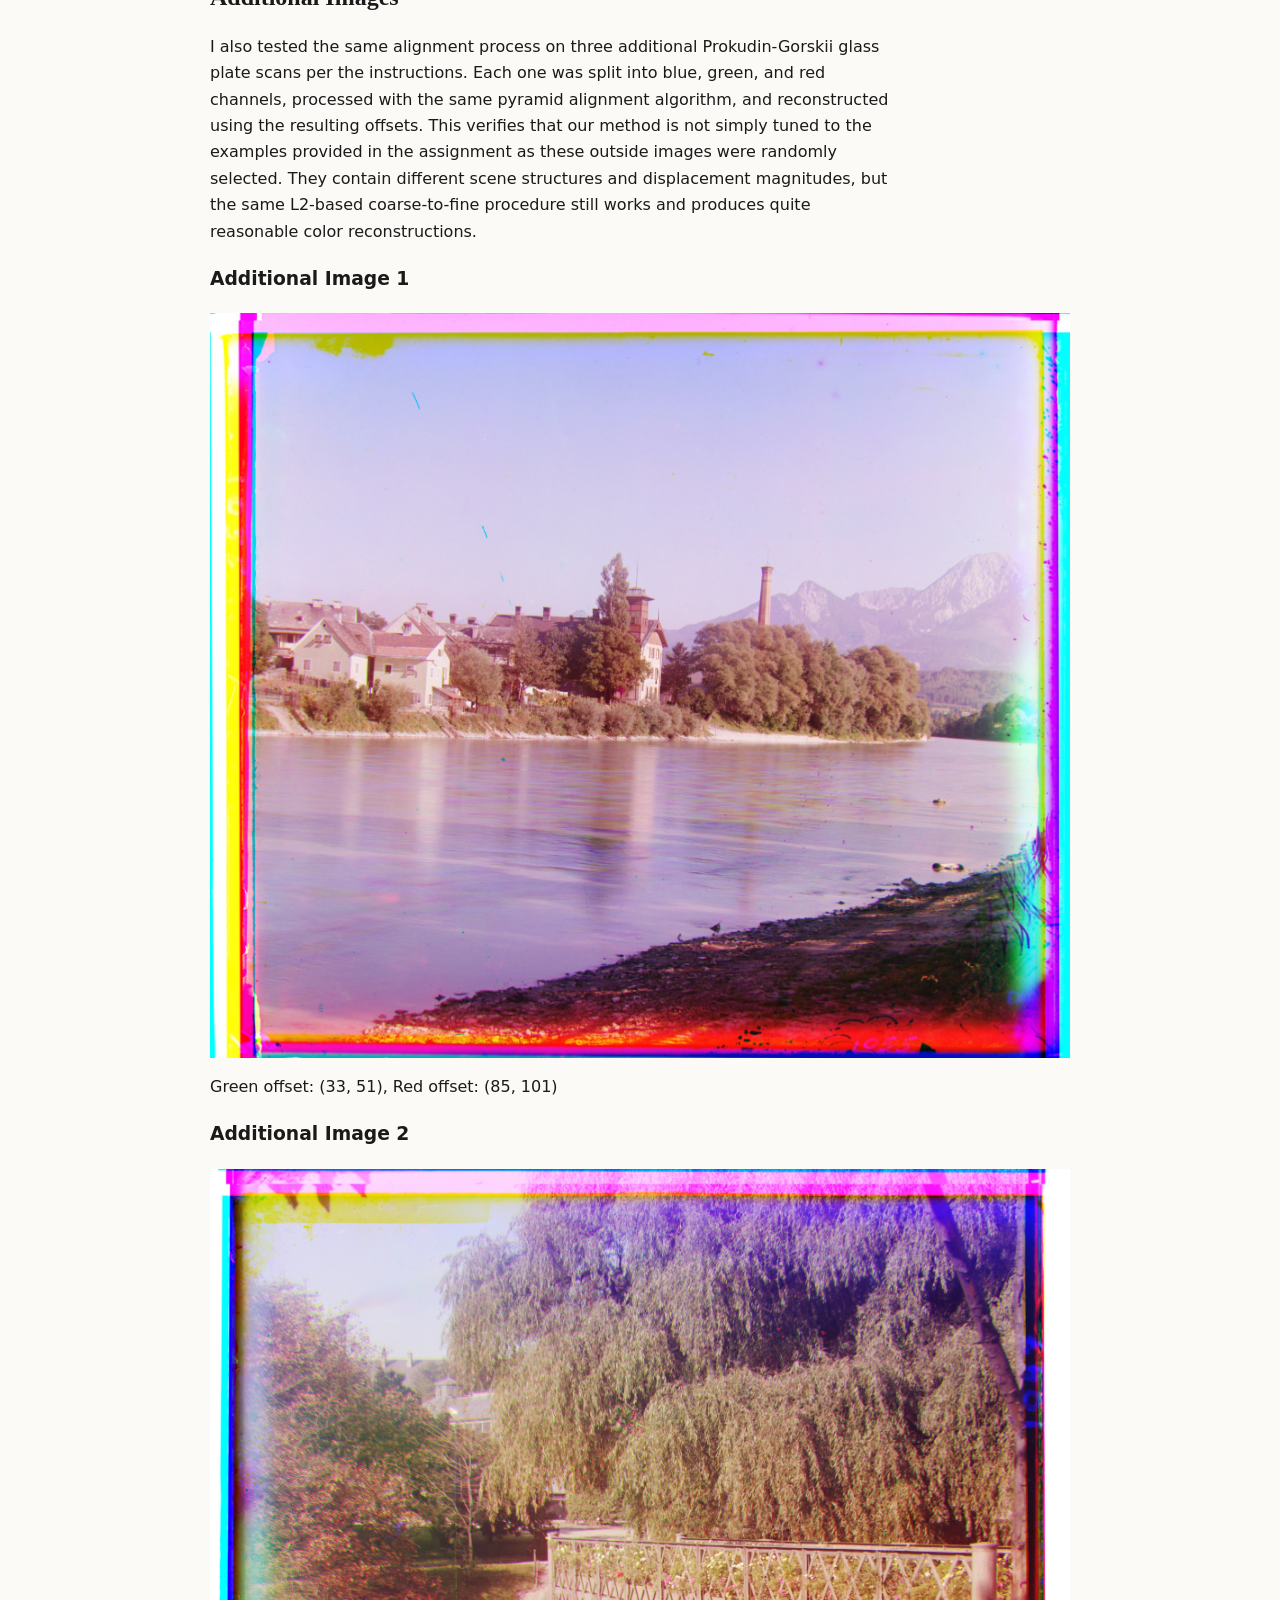
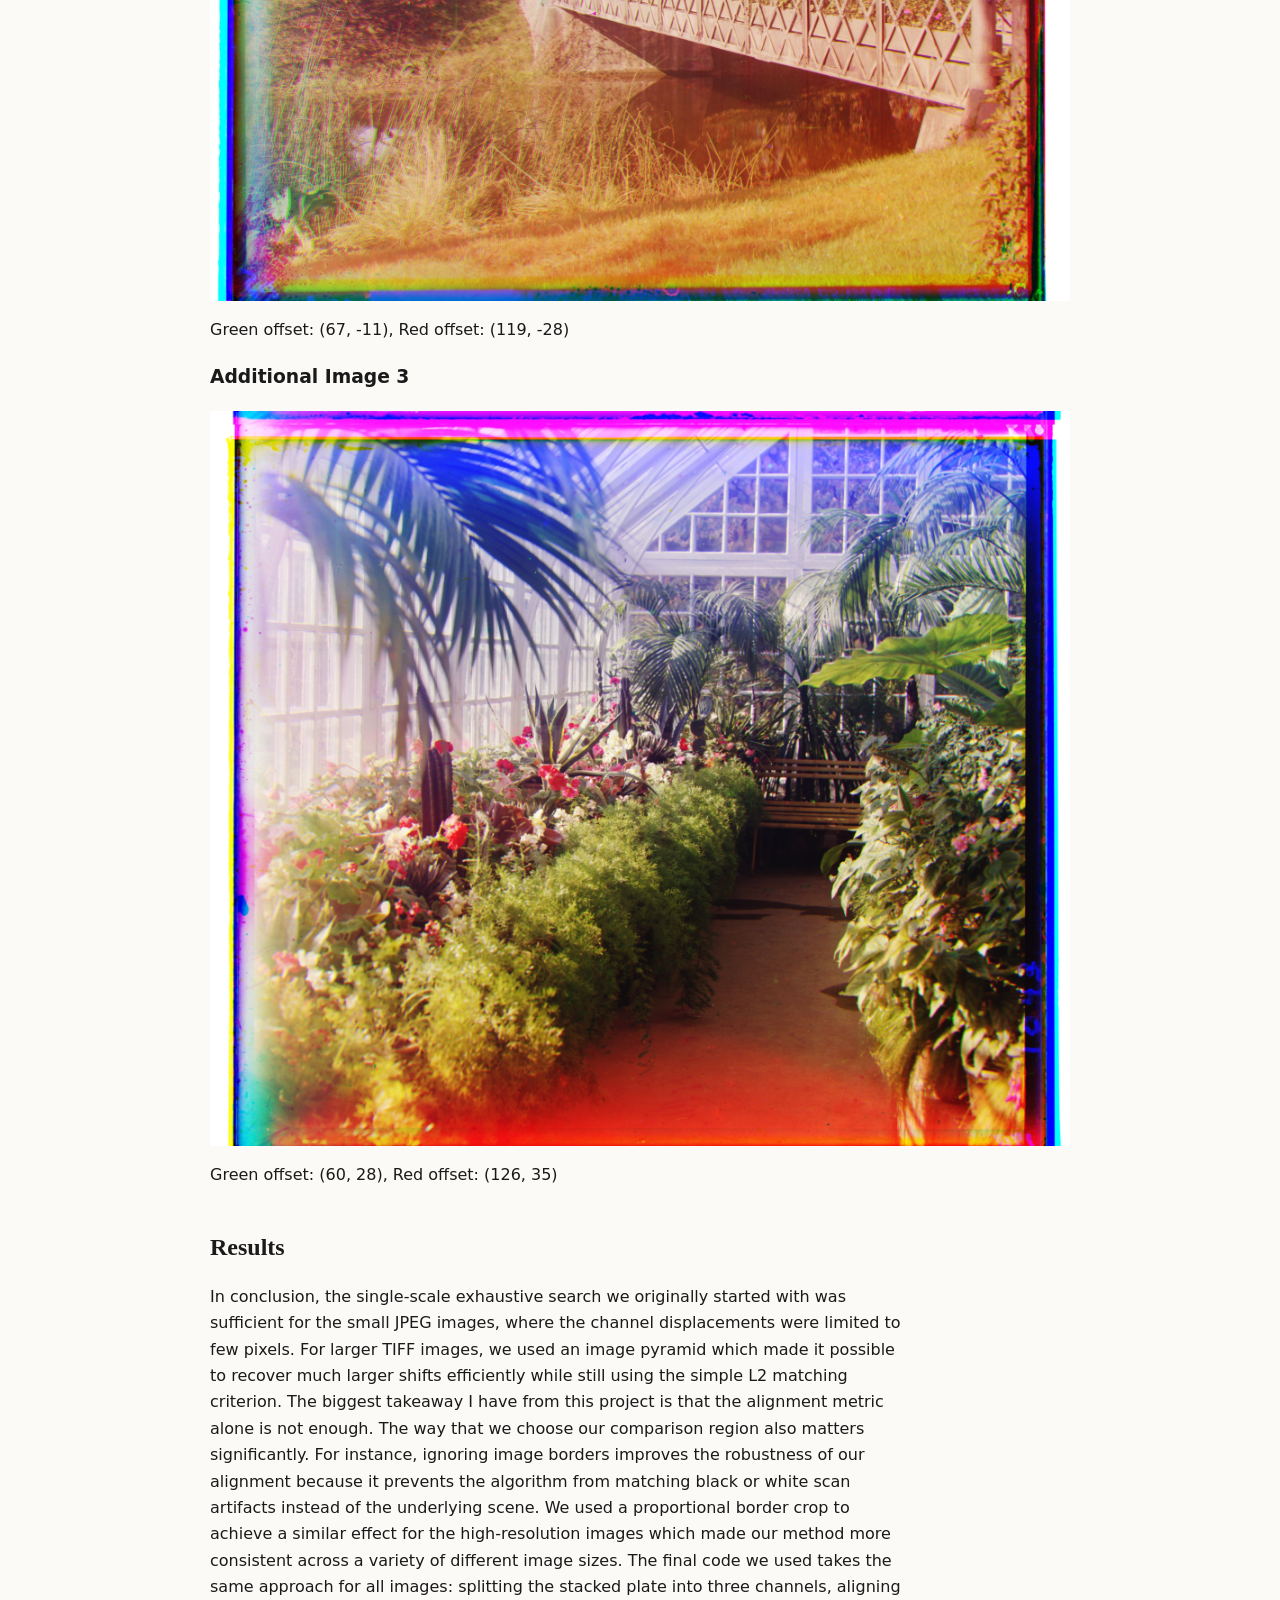
==== commit b5a41a78: "update again" ====
--- a/proj1/index.html
+++ b/proj1/index.html
@@ -58,8 +58,8 @@
         <img src="media/church.jpg" alt="Church">
         <p>Green offset: (25, 4), Red offset: (63, 214)</p>
         <p>
-            This was the main failure for my alignment method. The final result was not perfectly aligned visually even though the L2 search selected offsets of (5, 2) for the green channel and (12, 3) for the red channel. 
-            This is most likeley due to the fact that the raw L2 pixel similarity is sensitive to intensity differences between the color channels, and does not explicitly match edges or structural features. This can be fixed in a better method by aligning image gradients or edges. 
+            This was the main failure of my alignment method. The final result was not perfectly aligned visually even though the L2 search selected offsets of (5, 2) for the green channel and (12, 3) for the red channel. 
+            This is most likely due to the fact that the raw L2 pixel similarity is sensitive to intensity differences between the color channels, and does not explicitly match edges or structural features. This can be fixed in a better method by aligning image gradients or edges. 
         </p>
 
         <h3>Emir</h3>
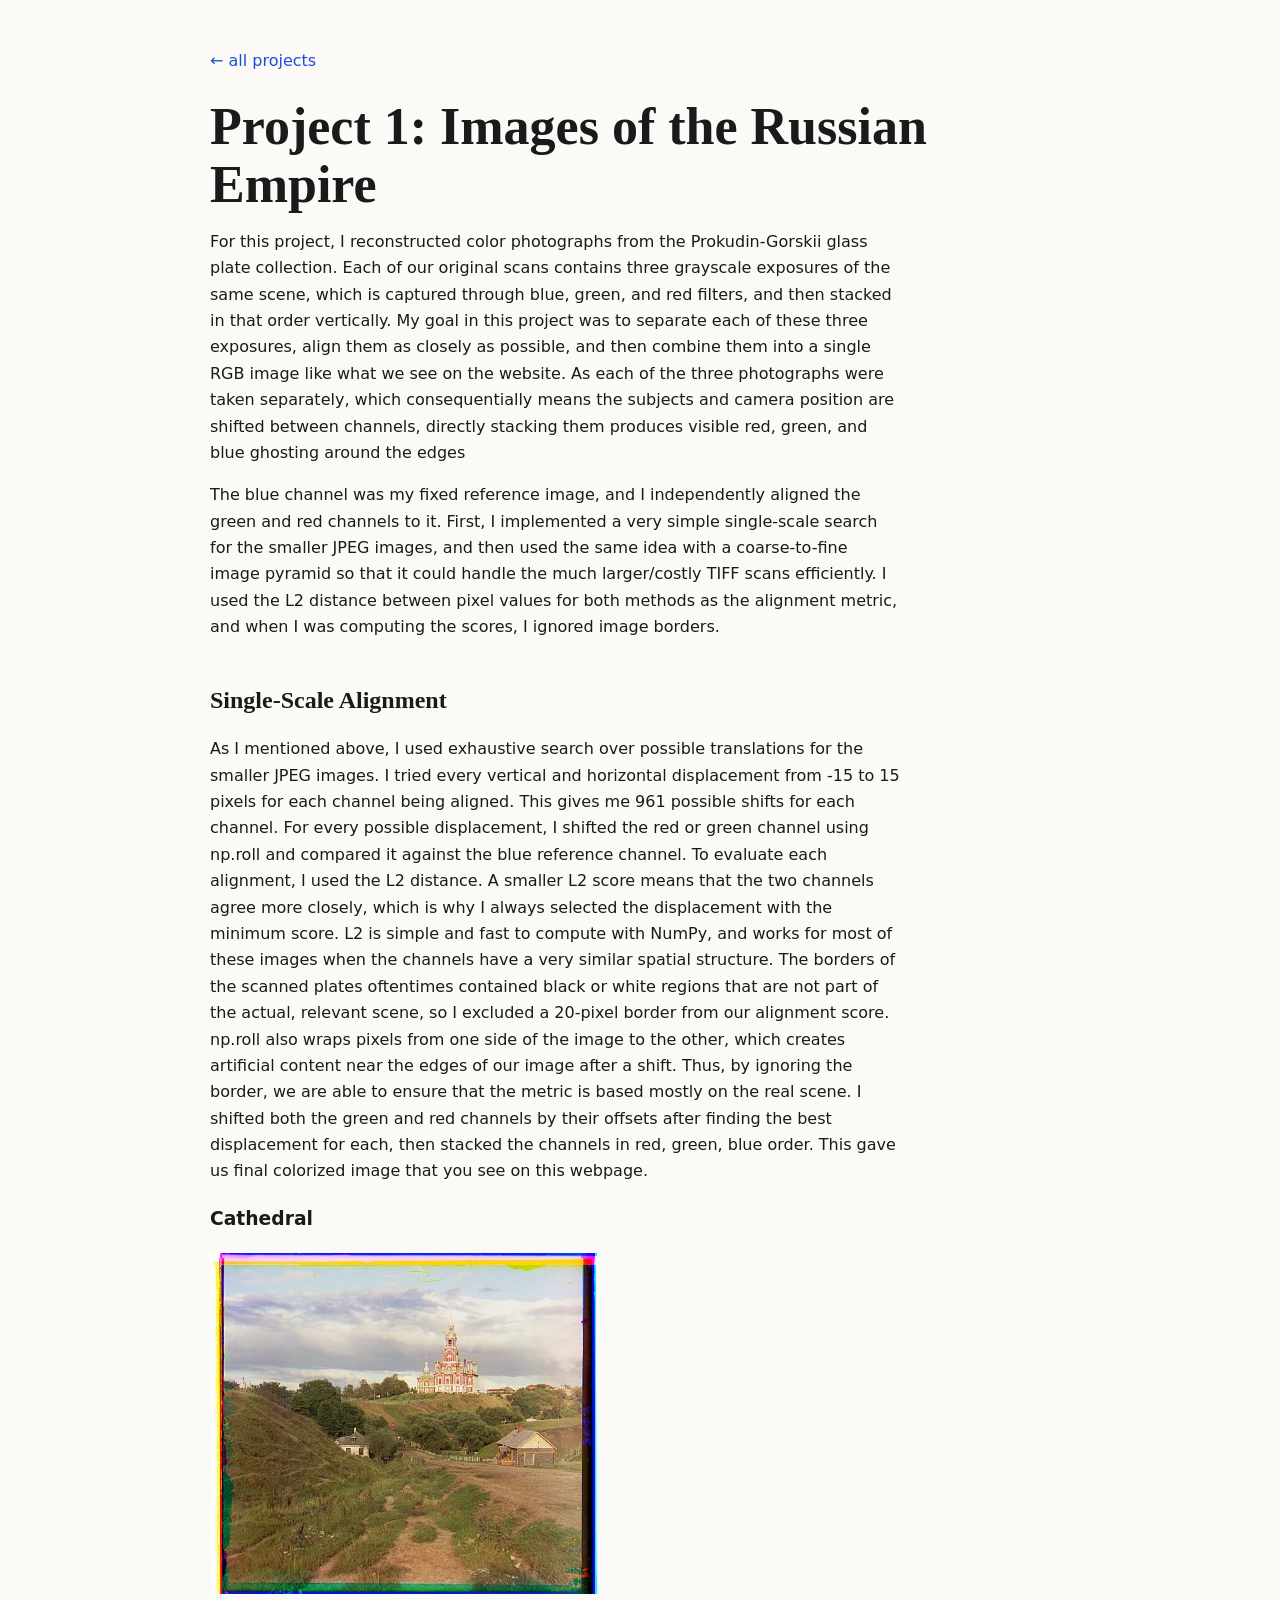
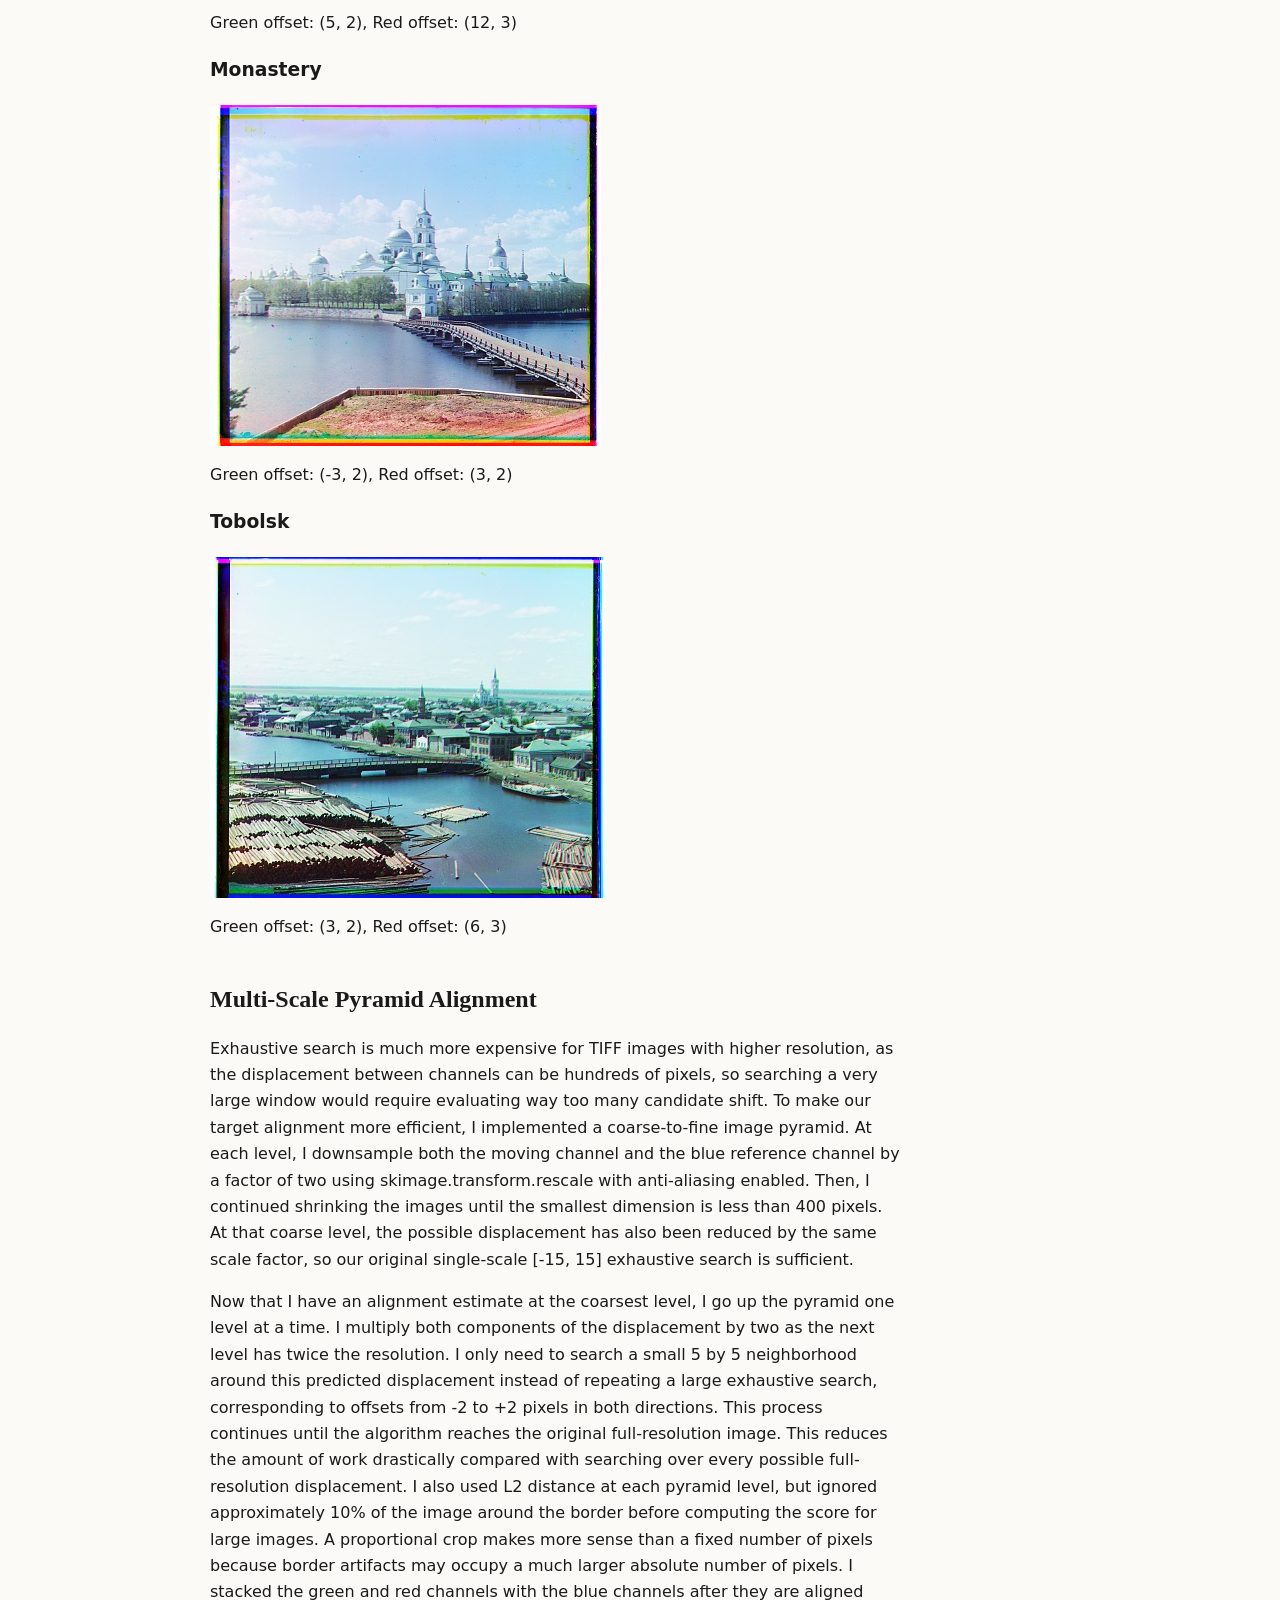
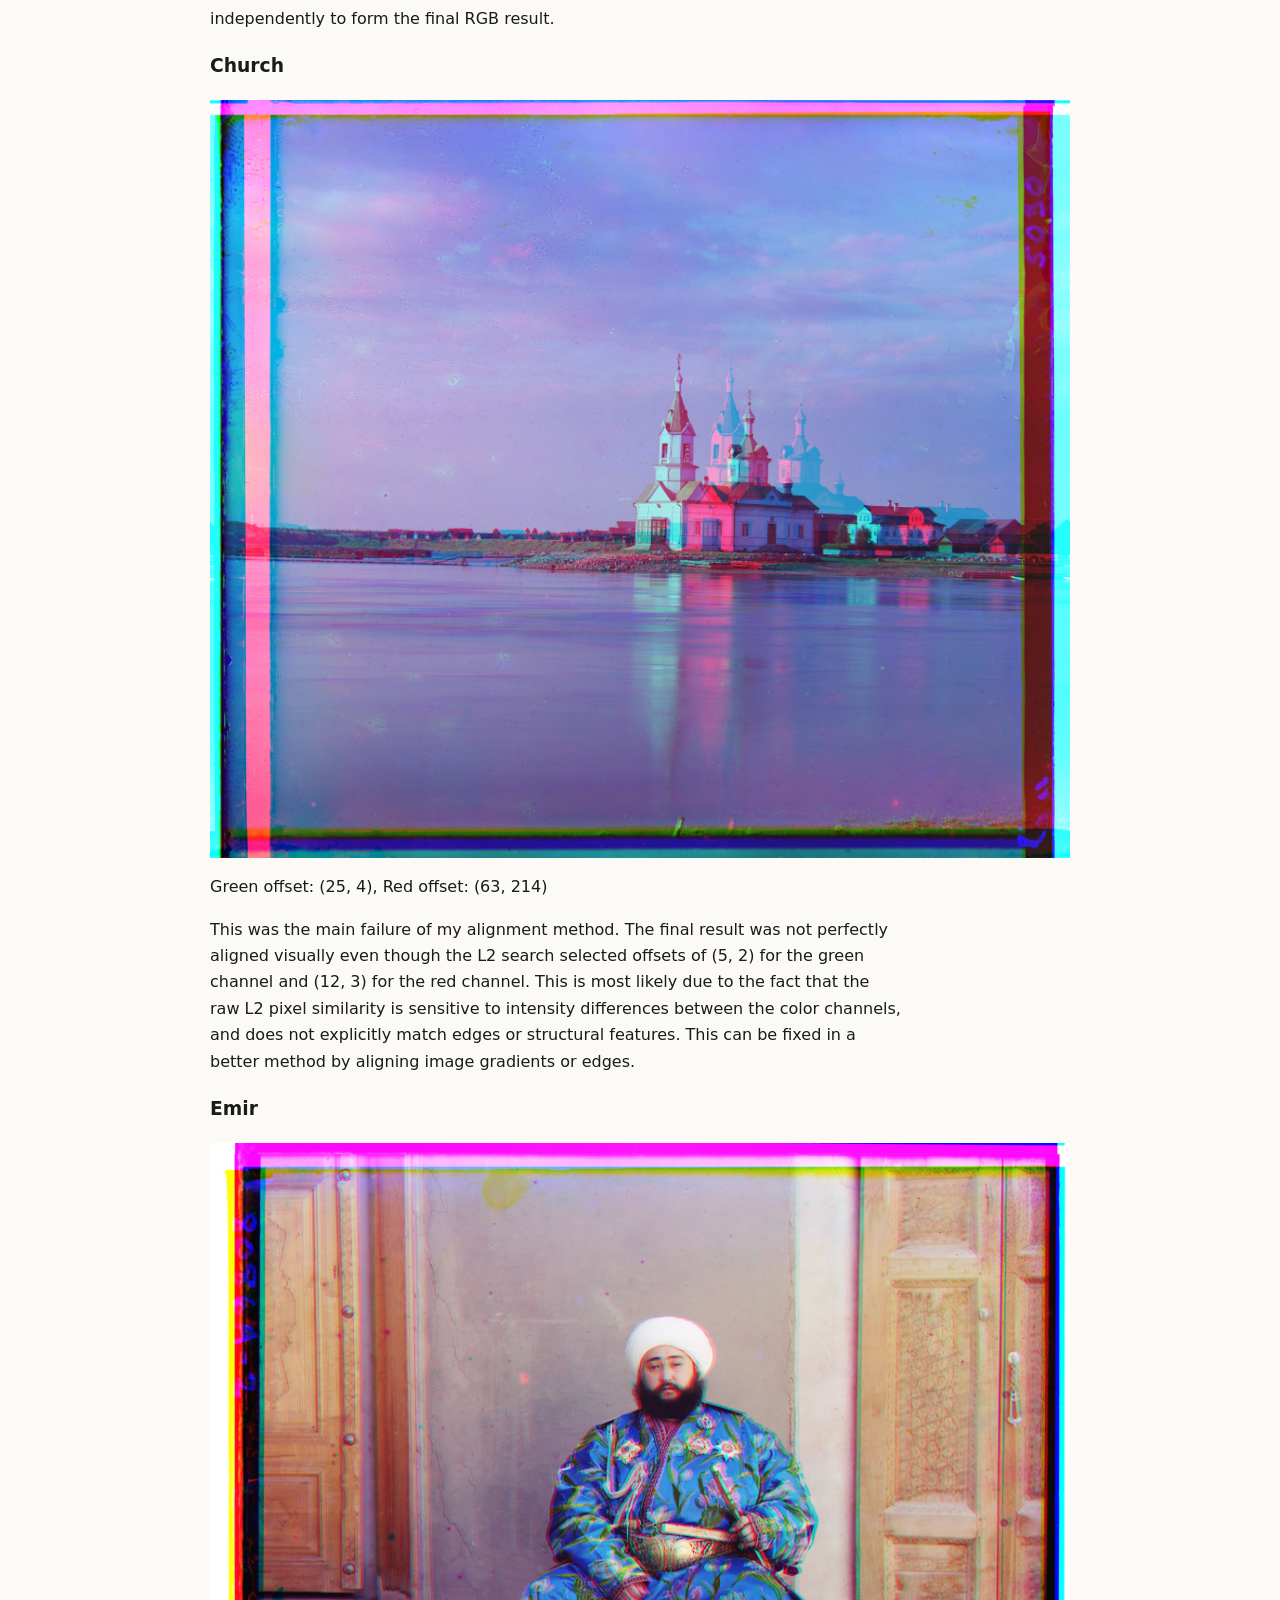
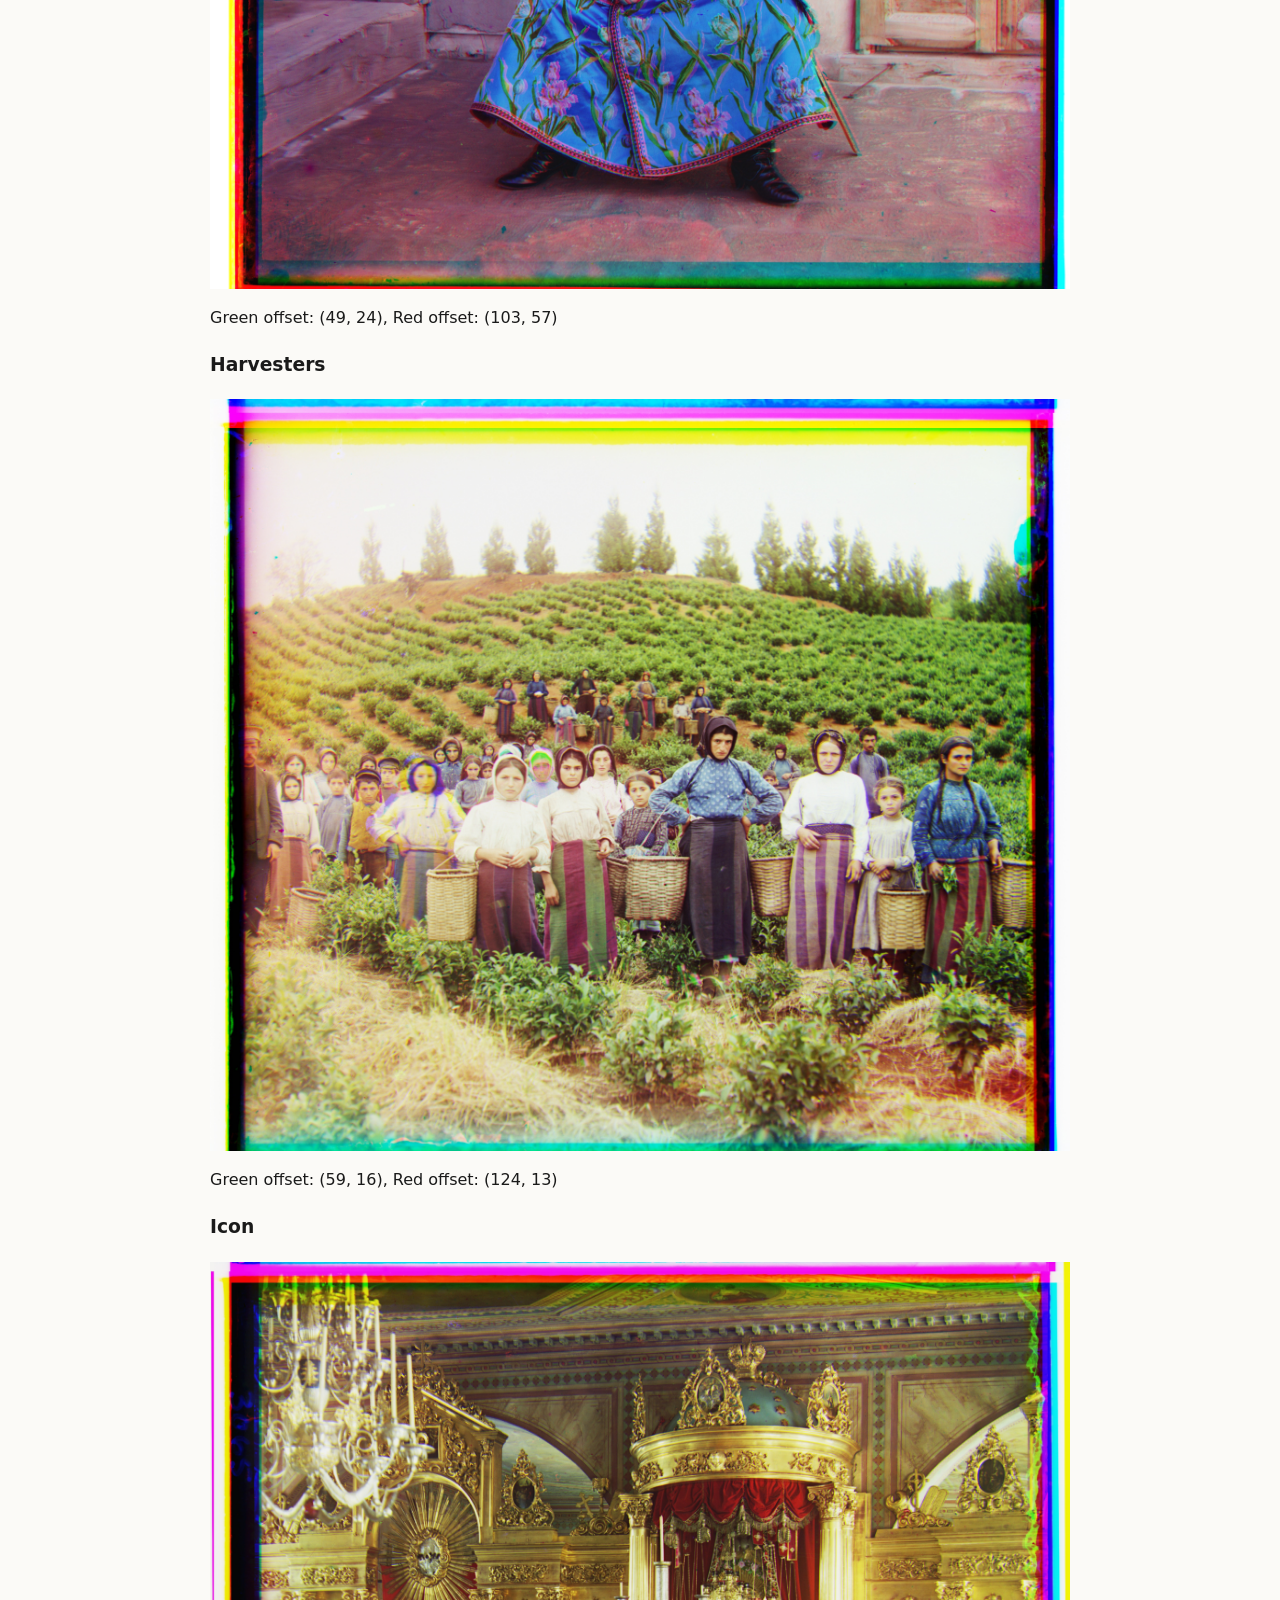
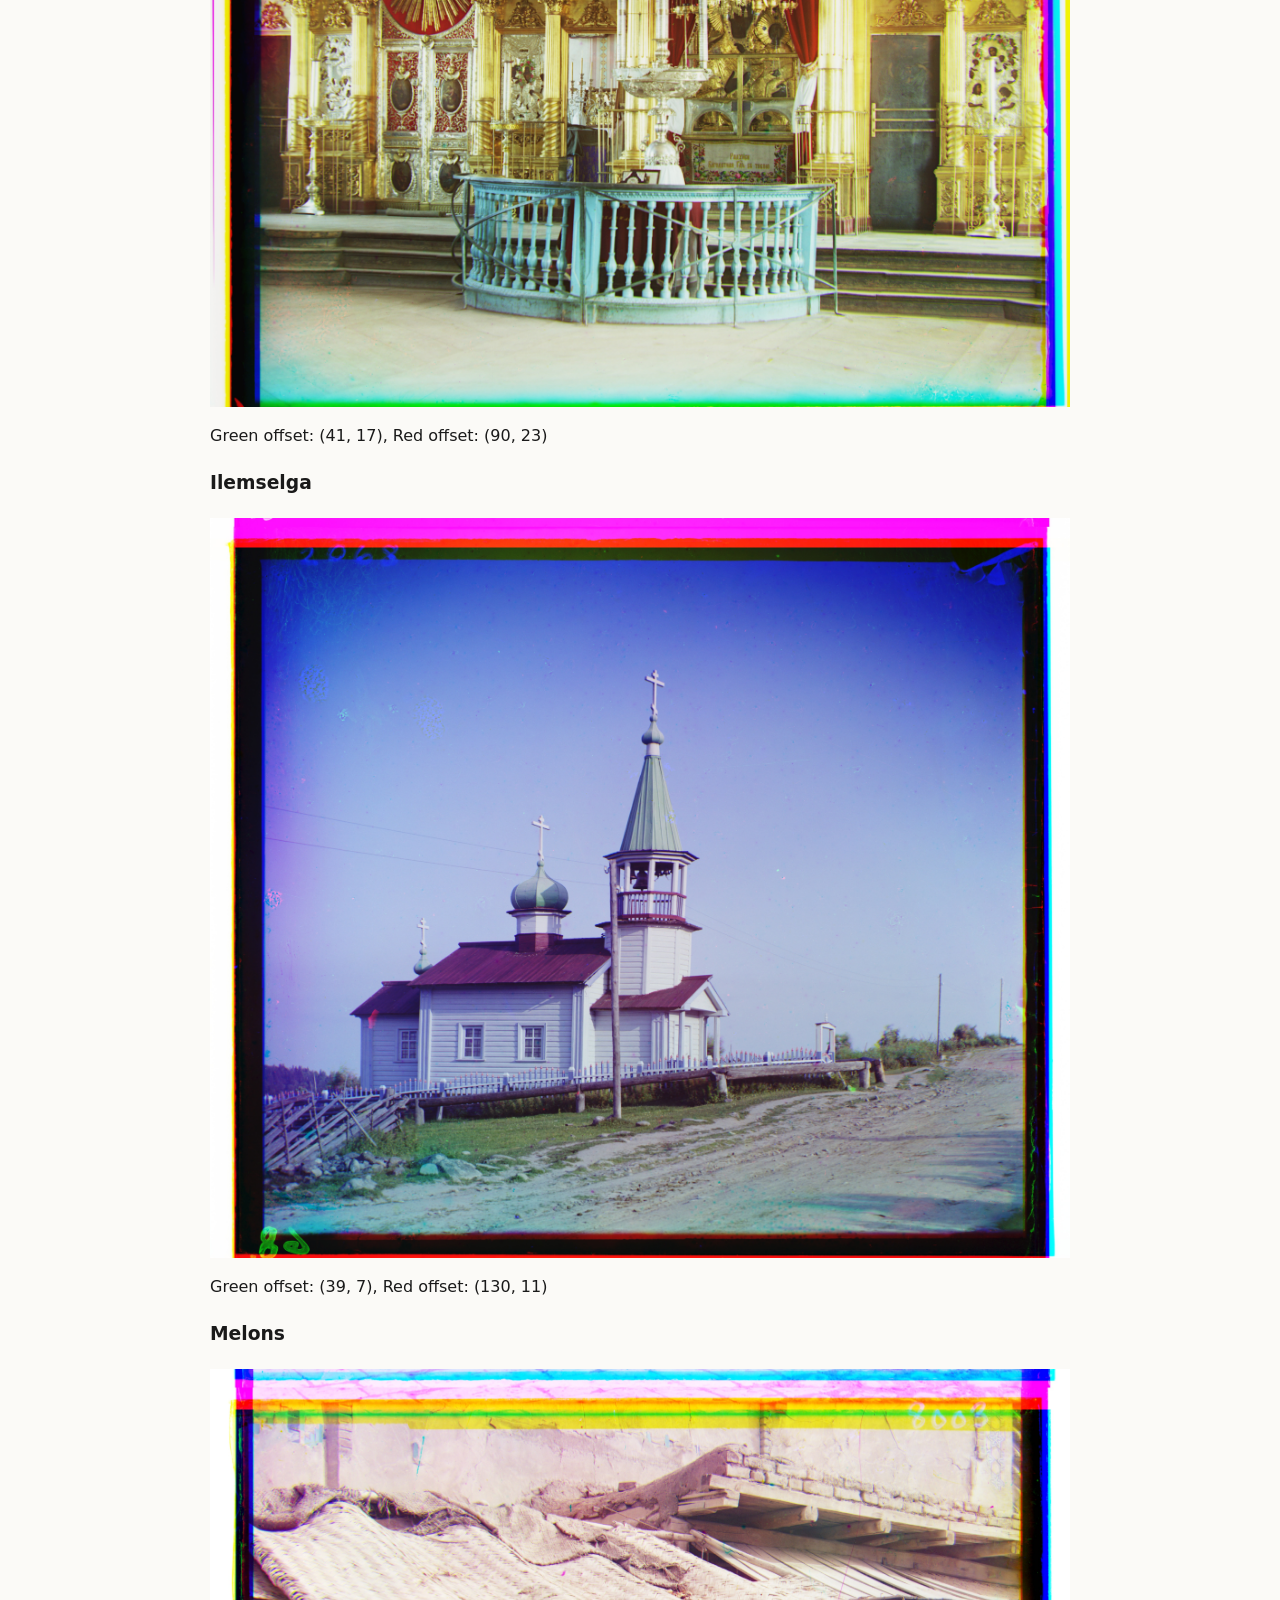
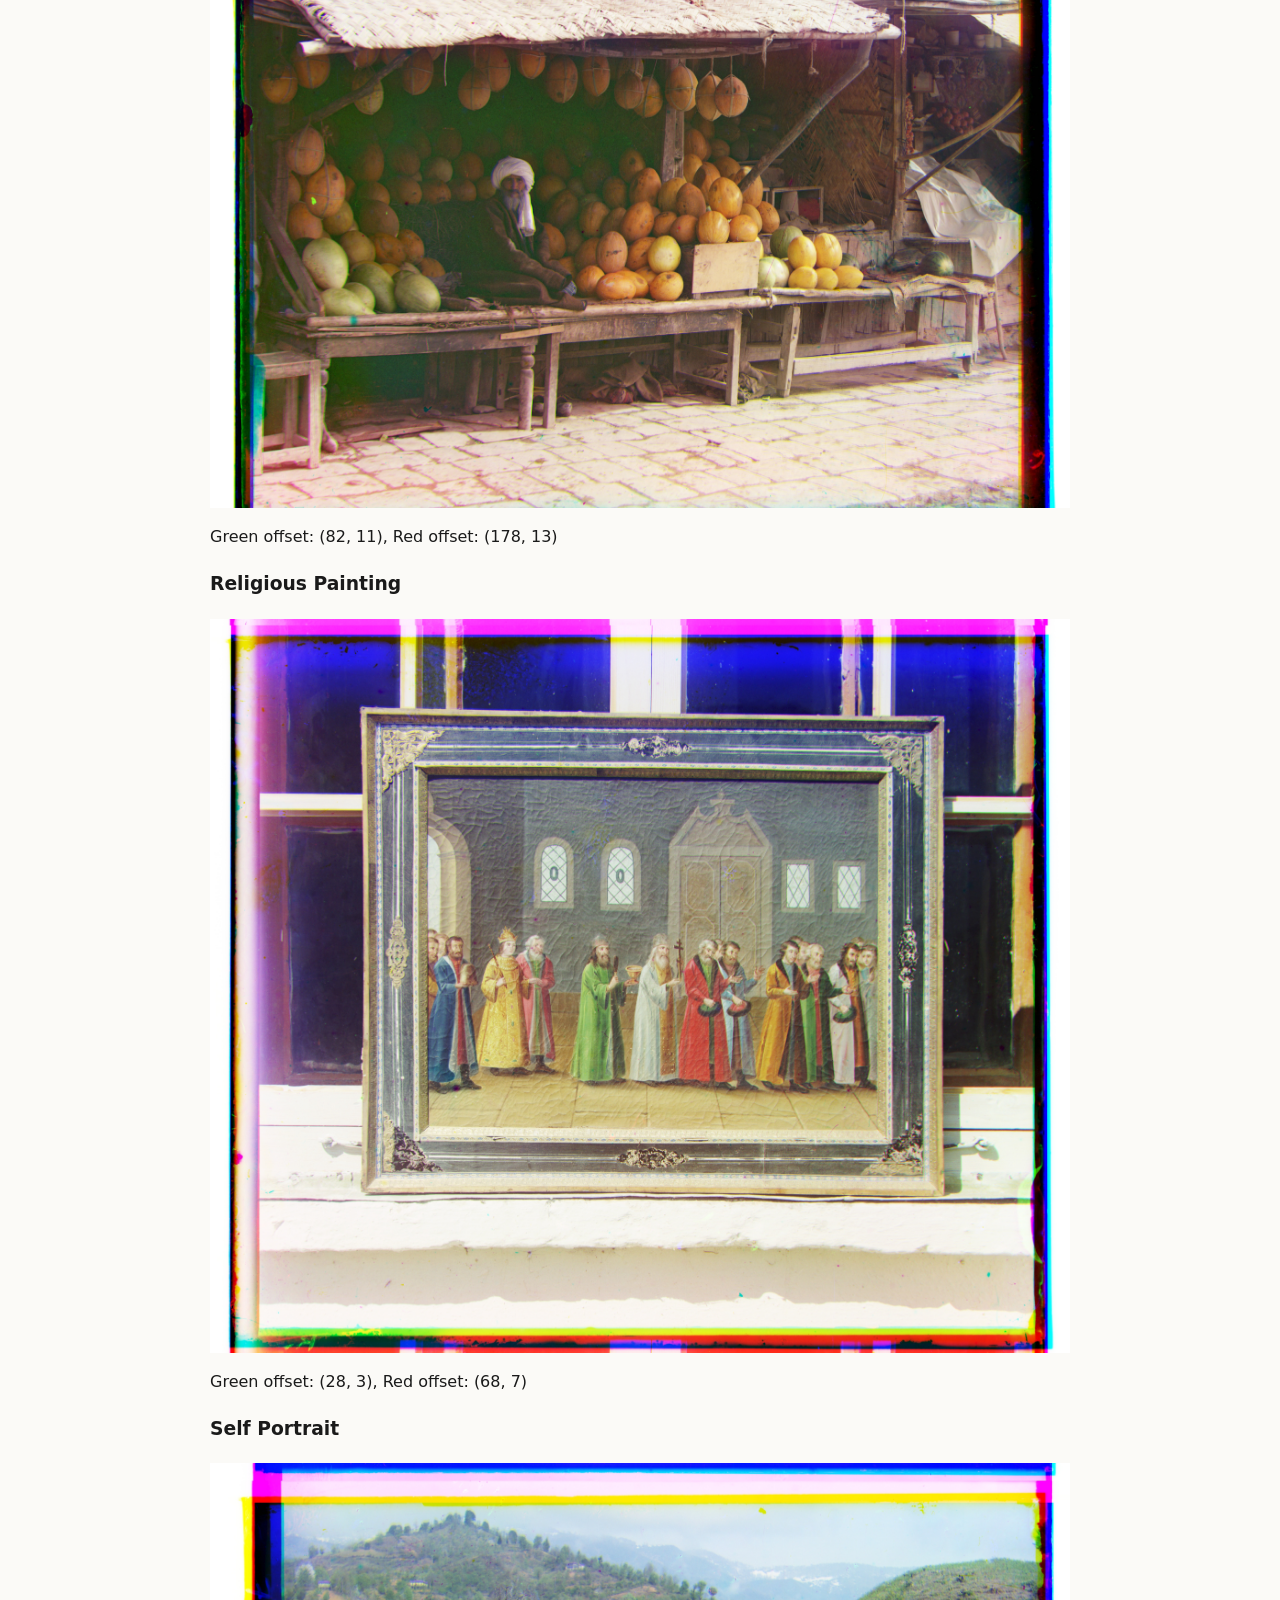
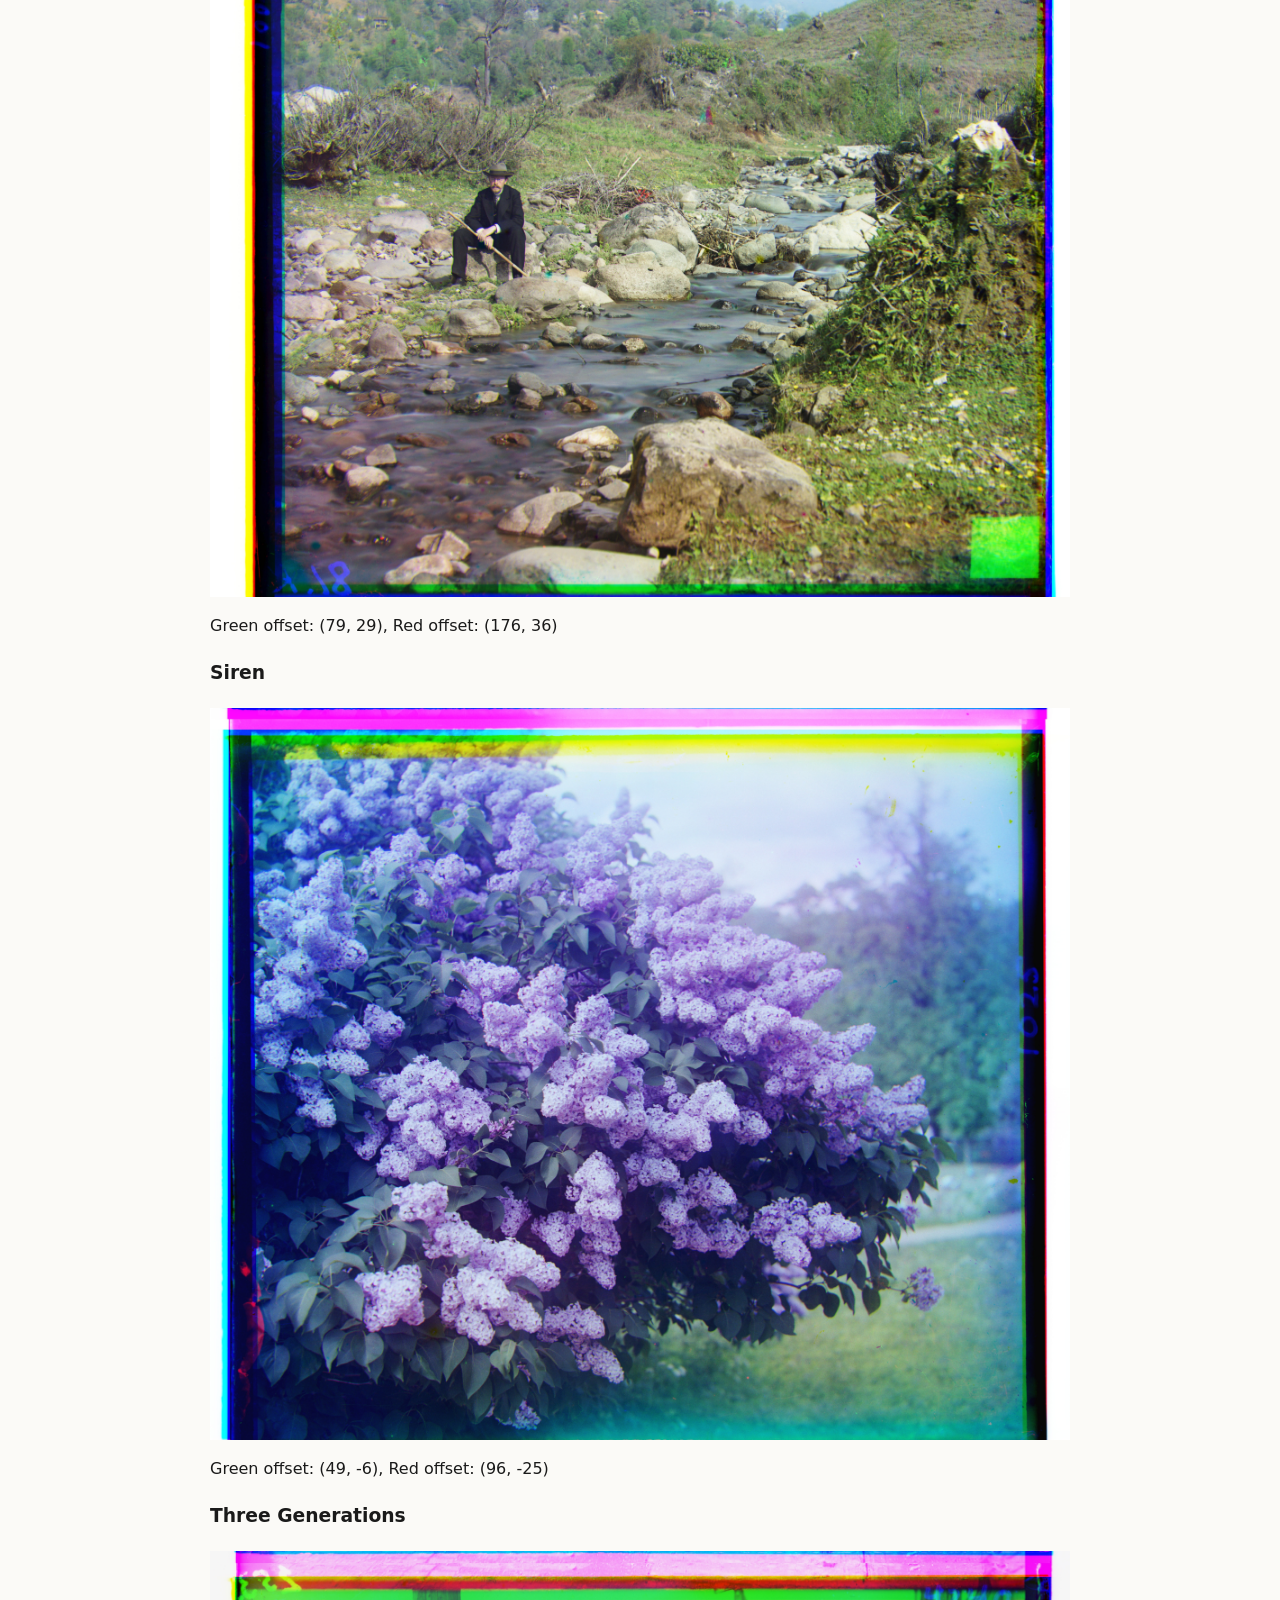
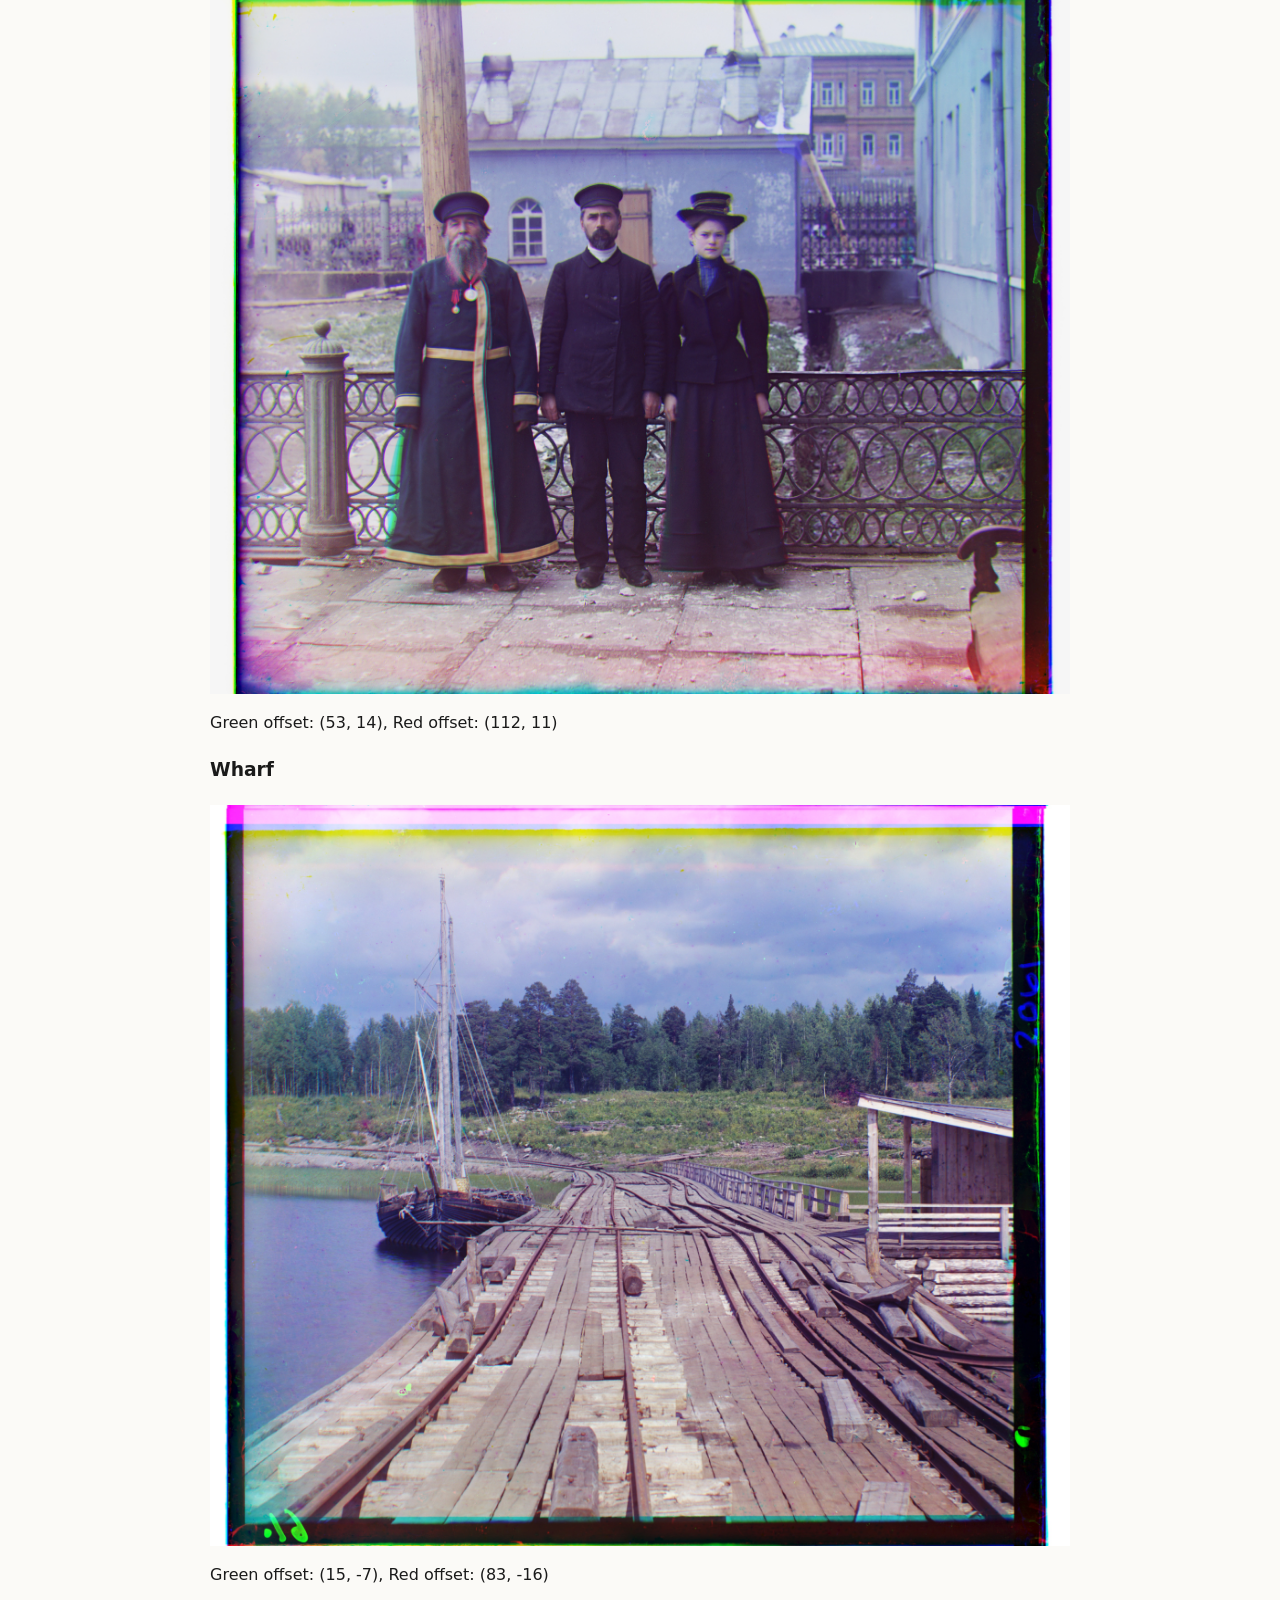
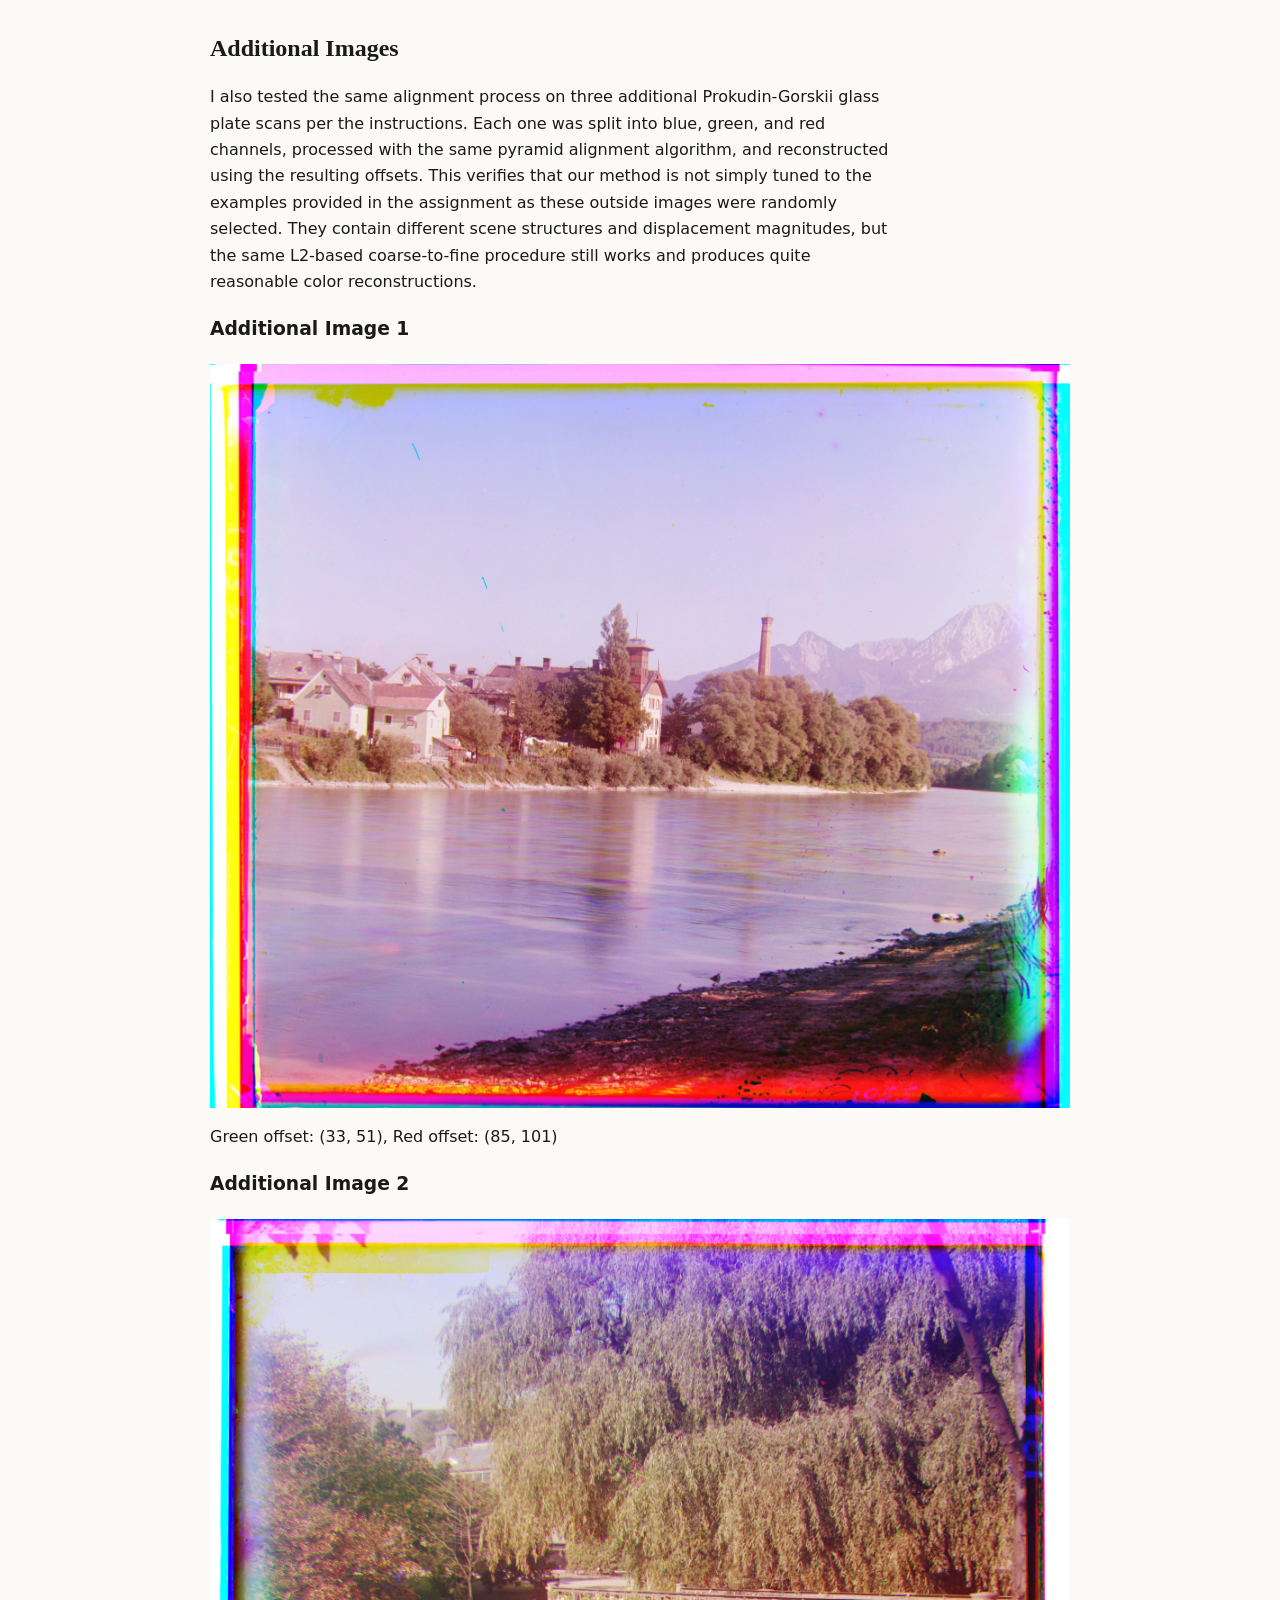
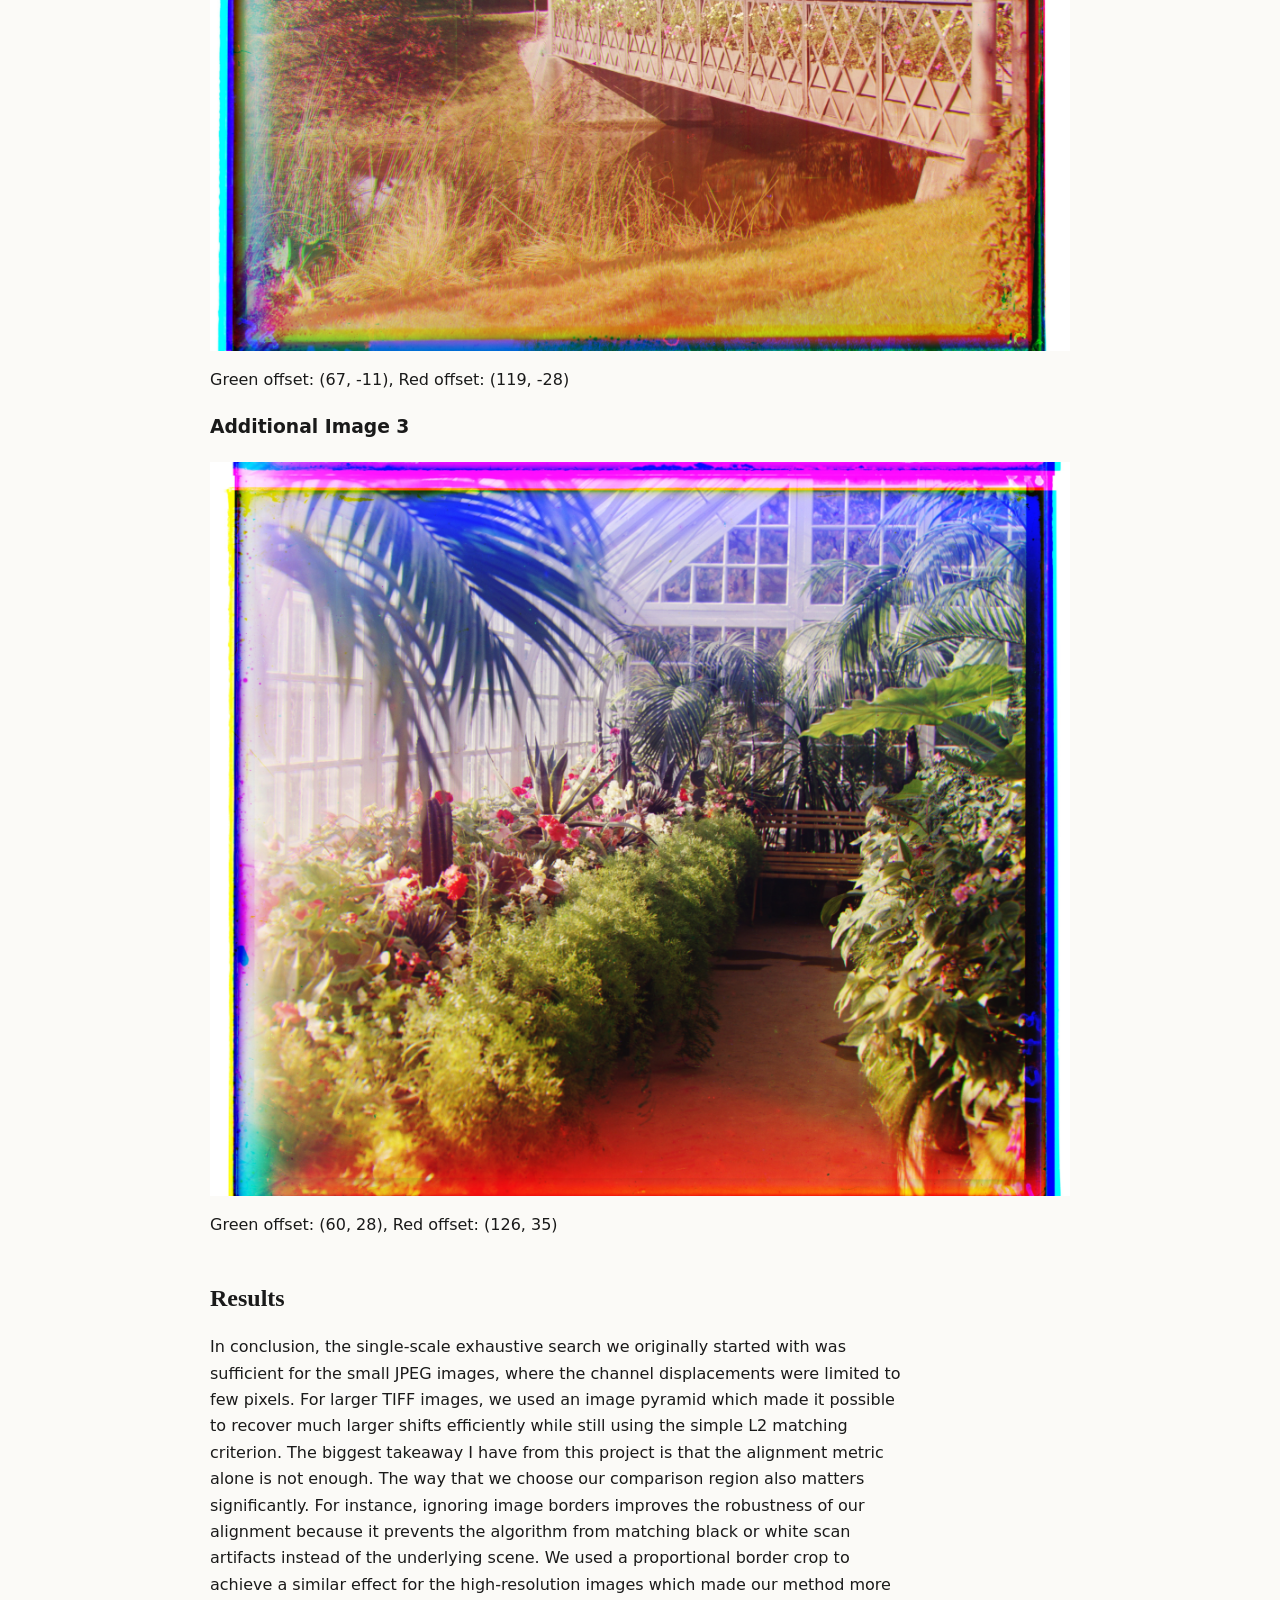
==== commit 564c46df: "feat: add project 2 write-up and a project hub page Project 2: convolution from scratch, finite diff" ====
--- a/proj1/index.html
+++ b/proj1/index.html
@@ -8,6 +8,8 @@
 </head>
 
 <body>
+  <a class="back" href="../">&larr; all projects</a>
+
     <main>
         <h1>Project 1: Images of the Russian Empire</h1>
 
